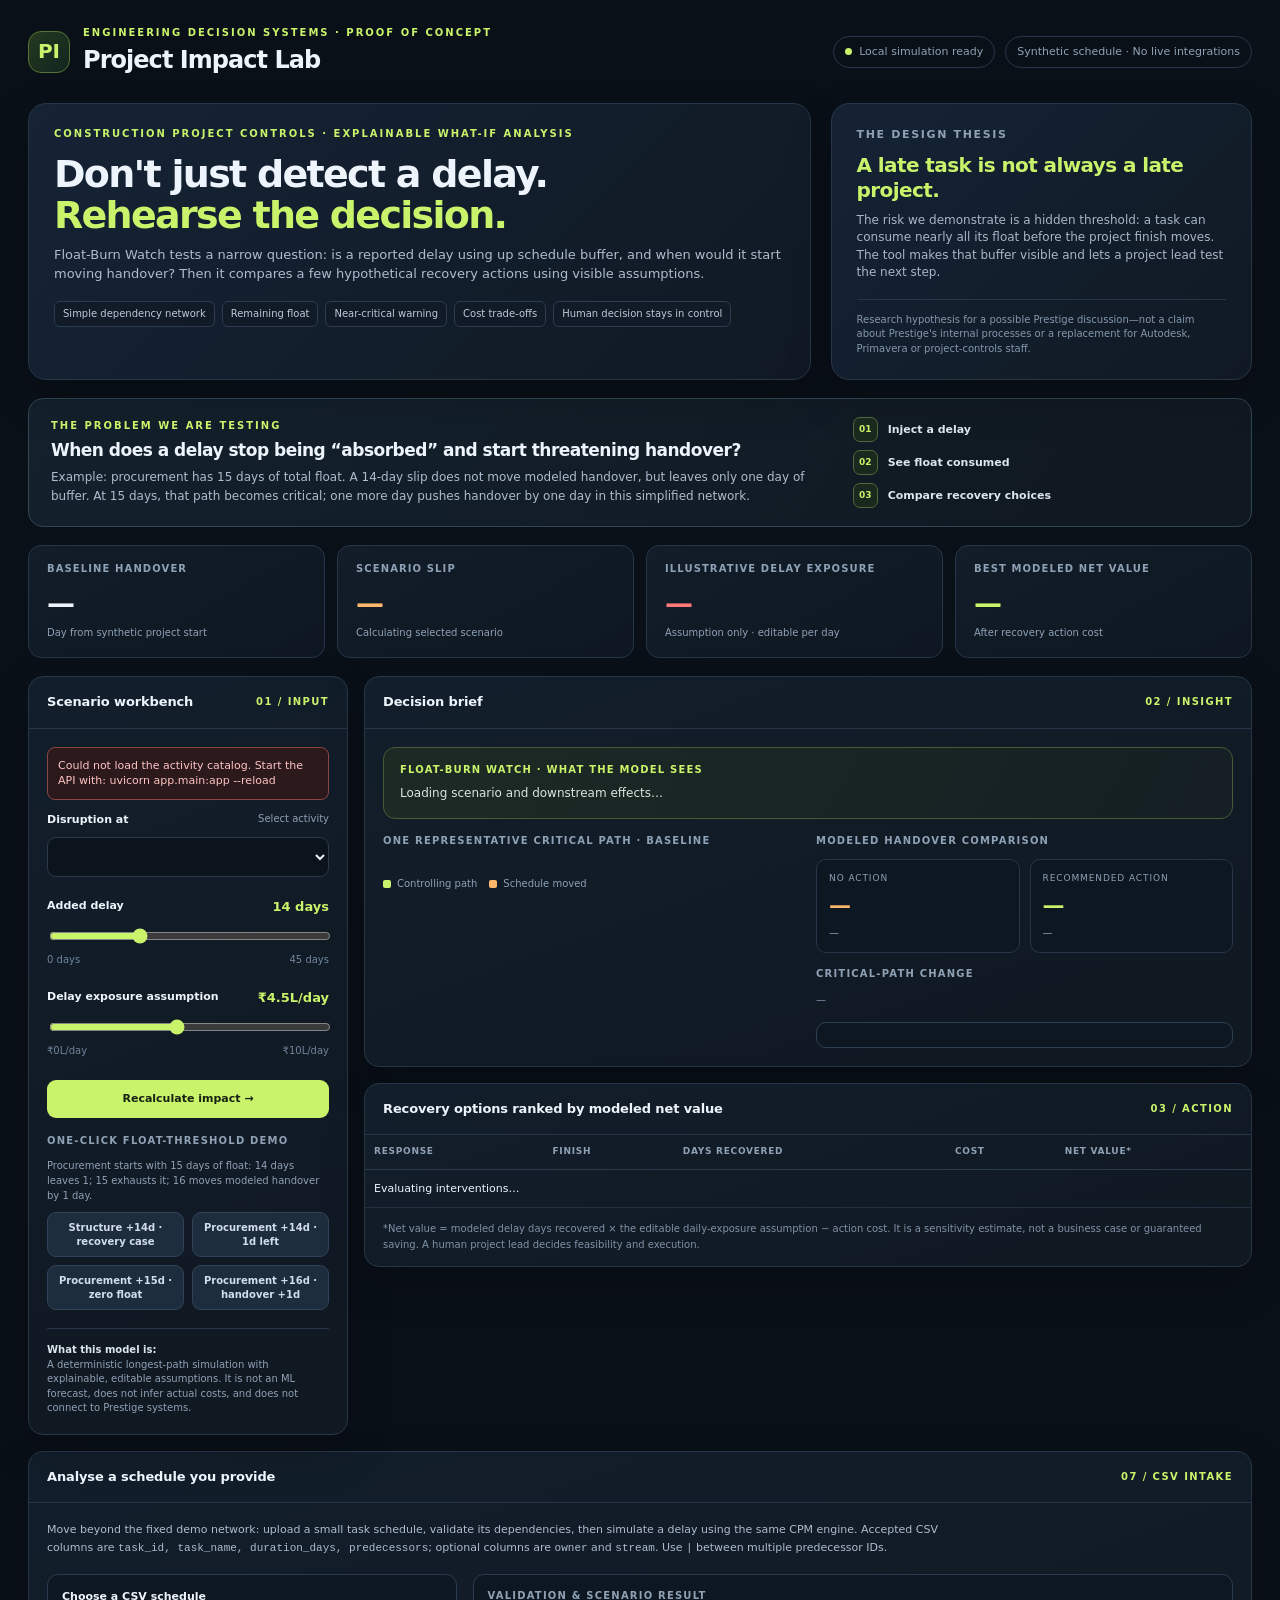
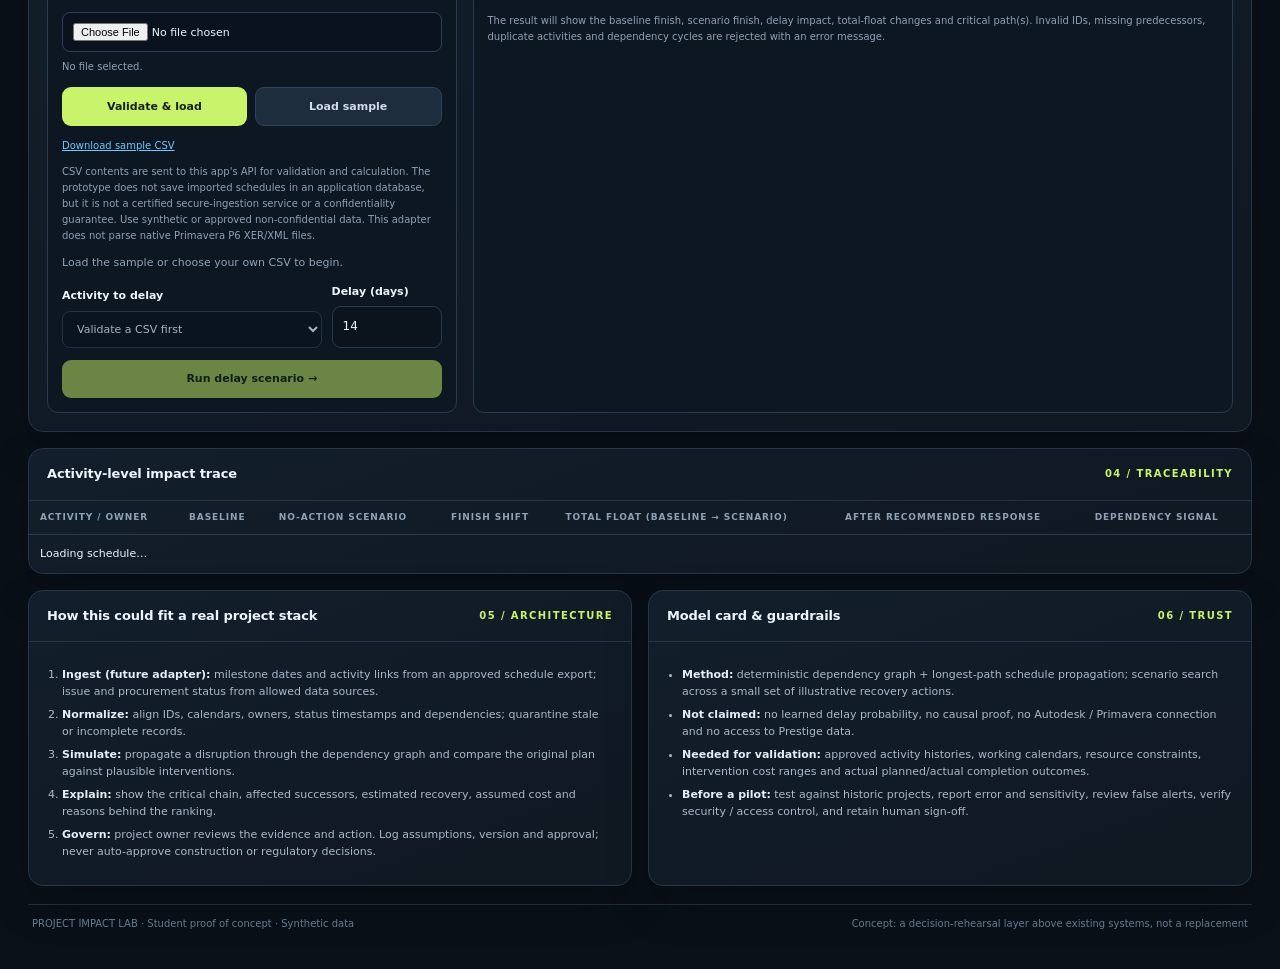
==== static/index.html @ 386f12cf "Iteration 13: protect report integrity and clarify data flow" ====
<!DOCTYPE html>
<html lang="en">
<head>
<meta charset="utf-8">
<meta name="viewport" content="width=device-width, initial-scale=1">
<title>Project Impact Lab | Decision rehearsal</title>
<style>
:root{--bg:#0a1018;--panel:#111b27;--panel2:#152232;--line:#263648;--ink:#edf4fb;--muted:#8fa1b5;--lime:#c9f36a;--lime2:#91bd42;--orange:#ffb86b;--red:#ff7979;--blue:#72c6ff;--shadow:0 18px 45px rgba(0,0,0,.18)}
*{box-sizing:border-box}body{margin:0;background:radial-gradient(1000px 500px at 85% -15%,#173049 0%,transparent 58%),var(--bg);color:var(--ink);font:14px/1.45 Inter,ui-sans-serif,system-ui,-apple-system,Segoe UI,Roboto,Arial,sans-serif}
.wrap{max-width:1440px;margin:0 auto;padding:26px 28px 38px}.top{display:flex;justify-content:space-between;align-items:center;gap:16px;margin-bottom:26px}.brand{display:flex;gap:13px;align-items:center}.mark{width:42px;height:42px;border:1px solid #567333;background:linear-gradient(135deg,#243920,#13251f);border-radius:13px;display:grid;place-items:center;color:var(--lime);font-size:20px;font-weight:900}.eyebrow{font-size:10px;letter-spacing:.2em;text-transform:uppercase;color:var(--lime);font-weight:800}.brand h1{margin:2px 0 0;font-size:24px;letter-spacing:-.04em}.topright{display:flex;align-items:center;gap:10px;flex-wrap:wrap}.pill{padding:7px 11px;border:1px solid var(--line);border-radius:999px;color:var(--muted);font-size:11px;display:inline-flex;align-items:center;gap:7px}.dot{width:7px;height:7px;background:var(--lime);border-radius:50%;display:inline-block}.hero{display:grid;grid-template-columns:1.3fr .7fr;gap:20px;margin-bottom:18px}.hero-copy,.thesis{background:linear-gradient(135deg,#152335,#101923);border:1px solid var(--line);border-radius:18px;padding:23px 25px;box-shadow:var(--shadow)}.hero-copy h2{margin:0 0 10px;max-width:740px;font-size:clamp(25px,3vw,38px);line-height:1.08;letter-spacing:-.045em}.hero-copy h2 span{color:var(--lime)}.hero-copy p{max-width:770px;margin:0;color:#aebccd;font-size:13px}.tags{display:flex;gap:7px;flex-wrap:wrap;margin-top:17px}.tag{font-size:10px;color:#bdc9d8;border:1px solid #2c3d50;background:#101b27;border-radius:6px;padding:5px 8px}.thesis{display:flex;flex-direction:column;justify-content:space-between}.thesis .big{font-size:11px;text-transform:uppercase;letter-spacing:.15em;color:var(--muted);font-weight:800}.thesis h3{font-size:20px;line-height:1.22;margin:10px 0;color:var(--lime);letter-spacing:-.03em}.thesis p{color:#a8b6c6;margin:0;font-size:12px}.thesis .note{margin-top:17px;padding-top:13px;border-top:1px solid var(--line);font-size:10px;color:#8598ad}
.problem-brief{display:grid;grid-template-columns:minmax(0,1.35fr) minmax(220px,.65fr);gap:20px;align-items:center;border:1px solid #314653;background:linear-gradient(120deg,#13212c,#101821);border-radius:15px;padding:18px 22px;margin:0 0 18px}.problem-copy h3{font-size:17px;letter-spacing:-.03em;line-height:1.25;margin:7px 0}.problem-copy p{margin:7px 0 0;font-size:12px;line-height:1.6;color:#aebccd}.problem-steps{display:grid;gap:8px}.problem-steps>div{display:flex;align-items:center;gap:10px;font-size:11px;font-weight:800;color:#dce6ef}.stepno{display:grid;place-items:center;width:25px;height:25px;flex:none;border:1px solid #50683a;border-radius:7px;color:var(--lime);background:#1a291e;font-size:9px}.nearcritical{color:var(--orange)!important;border-color:#7a5b39!important}
.kpis{display:grid;grid-template-columns:repeat(4,1fr);gap:12px;margin:0 0 18px}.kpi{padding:16px 18px;border:1px solid var(--line);background:linear-gradient(150deg,#121d29,#0e1721);border-radius:13px;min-height:105px}.kpi .label{font-size:10px;letter-spacing:.11em;color:var(--muted);text-transform:uppercase;font-weight:800}.kpi .value{font-size:28px;letter-spacing:-.05em;font-weight:750;margin-top:7px}.kpi .sub{font-size:10px;color:var(--muted);margin-top:2px}.accent{color:var(--lime)}.warn{color:var(--orange)}.bad{color:var(--red)}
.layout{display:grid;grid-template-columns:320px minmax(0,1fr);gap:16px;align-items:start}.panel{border:1px solid var(--line);border-radius:15px;background:linear-gradient(160deg,#121e2b,#101821);overflow:hidden;box-shadow:var(--shadow)}.panelhead{padding:16px 18px;border-bottom:1px solid var(--line);display:flex;justify-content:space-between;align-items:center;gap:10px}.panelhead h3{font-size:13px;margin:0;letter-spacing:-.01em}.index{color:var(--lime);font-size:10px;font-weight:900;letter-spacing:.14em}.panelbody{padding:18px}.control{margin-bottom:21px}.control label{display:flex;justify-content:space-between;gap:8px;font-size:11px;font-weight:750;margin-bottom:9px}.hint{font-size:10px;font-weight:400;color:var(--muted)}select,input[type=number]{width:100%;background:#0b131c;color:var(--ink);border:1px solid #2a3a4d;border-radius:9px;padding:11px 10px;font:inherit;font-size:12px;outline:none}select:focus,input:focus{border-color:var(--lime)}input[type=range]{width:100%;accent-color:var(--lime);cursor:pointer}.range-meta{display:flex;justify-content:space-between;color:#71859b;font-size:10px;margin-top:4px}.range-current{color:var(--lime);font-size:13px;font-weight:850}.btn{border:0;border-radius:9px;padding:11px 13px;font:inherit;font-size:11px;font-weight:800;cursor:pointer;transition:transform .15s,opacity .15s}.btn:active{transform:translateY(1px)}.btn-primary{background:var(--lime);color:#172112;width:100%}.btn-secondary{background:#1d2d3e;color:#d2ddeb;border:1px solid #304358}.btn:disabled{opacity:.5;cursor:wait}.quick{display:grid;grid-template-columns:repeat(2,minmax(0,1fr));gap:8px;margin-top:9px}.quick .btn{width:100%;min-height:38px;padding:8px 6px;font-size:10px;line-height:1.35}.assumption{border-top:1px solid var(--line);padding-top:14px;color:var(--muted);font-size:10px}.rightcol{display:grid;gap:16px;min-width:0}.analysisgrid{display:grid;grid-template-columns:1fr 1fr;gap:16px}.insight{border:1px solid #465c37;background:linear-gradient(120deg,#1d2a24,#151f24);border-radius:12px;padding:15px 16px;margin-bottom:15px}.insight .mini{font-size:10px;letter-spacing:.12em;text-transform:uppercase;color:var(--lime);font-weight:900}.insight p{font-size:12px;line-height:1.6;margin:7px 0 0;color:#dce6df}.chain{display:flex;align-items:stretch;gap:6px;overflow-x:auto;padding:2px 0 8px}.node{min-width:105px;flex:1;position:relative;border:1px solid #2b4052;background:#0e1923;border-radius:10px;padding:10px 9px}.node+ .node:before{content:"›";position:absolute;left:-8px;top:24px;color:var(--lime);font-size:18px;font-weight:900;z-index:1}.node.critical{border-color:#8aab4c;background:linear-gradient(150deg,#28351f,#17241e)}.node.impacted{border-color:#8c5940;background:linear-gradient(150deg,#33271f,#1e1b1a)}.nodeid{font-size:9px;letter-spacing:.1em;color:var(--muted);font-weight:800}.nodename{font-size:10px;font-weight:850;margin:5px 0 8px;line-height:1.3;min-height:25px}.nodefinish{font-size:11px;color:var(--lime);font-weight:800}.nodesub{font-size:9px;color:var(--muted)}.sectionlabel{font-size:10px;color:var(--muted);text-transform:uppercase;letter-spacing:.12em;font-weight:900;margin-bottom:10px}.legend{display:flex;gap:12px;flex-wrap:wrap;font-size:10px;color:var(--muted);margin-top:8px}.legend span{display:flex;align-items:center;gap:6px}.key{width:8px;height:8px;border-radius:2px;display:inline-block;background:var(--lime)}.key.orange{background:var(--orange)}.key.blue{background:var(--blue)}.muted{color:var(--muted)}.splitstats{display:grid;grid-template-columns:1fr 1fr;gap:10px;margin-bottom:14px}.stat{background:#0d1721;border:1px solid #263648;border-radius:10px;padding:12px}.statlabel{font-size:9px;text-transform:uppercase;color:var(--muted);letter-spacing:.1em}.statvalue{font-size:22px;margin-top:5px;font-weight:800;letter-spacing:-.04em}.statdesc{font-size:10px;color:var(--muted);margin-top:4px}.smalltitle{font-size:12px;font-weight:850;margin:0 0 10px}.leaderboard{width:100%;border-collapse:collapse;font-size:11px}.leaderboard th{text-align:left;color:var(--muted);font-size:9px;letter-spacing:.08em;text-transform:uppercase;padding:10px 9px;border-bottom:1px solid #2a3b4d}.leaderboard td{padding:11px 9px;border-bottom:1px solid #223142;vertical-align:top}.leaderboard tr:last-child td{border-bottom:0}.leaderboard tr.best{background:rgba(201,243,106,.055)}.bestlabel{font-size:9px;font-weight:900;color:var(--lime);text-transform:uppercase;letter-spacing:.1em}.actionname{font-weight:800;color:#e5edf6}.actionmeta{color:var(--muted);font-size:10px;margin-top:3px;line-height:1.4}.moneypos{color:var(--lime);font-weight:850;white-space:nowrap}.moneyneg{color:var(--orange);font-weight:800;white-space:nowrap}.neutral{color:#b0c0cf;font-weight:800}.badge{display:inline-block;border:1px solid #314357;background:#0d1620;color:#b9c8d8;border-radius:6px;padding:4px 6px;font-size:9px;white-space:nowrap}.schedule-wrap{overflow-x:auto}.schedule{border-collapse:collapse;width:100%;min-width:820px;font-size:11px}.schedule th{text-align:left;font-size:9px;text-transform:uppercase;letter-spacing:.1em;color:var(--muted);font-weight:800;padding:10px 11px;border-bottom:1px solid #2b3b4d}.schedule td{padding:11px;border-bottom:1px solid #223040}.schedule tr:last-child td{border-bottom:0}.schedule tr.onpath{background:rgba(201,243,106,.04)}.taskname{font-weight:800}.taskowner{font-size:10px;color:var(--muted);margin-top:2px}.delta{font-weight:850}.barcell{min-width:160px}.mini-track{height:7px;background:#283647;border-radius:99px;overflow:hidden;position:relative}.basebar{position:absolute;left:0;top:0;height:100%;background:#4f708a;border-radius:99px;opacity:.9}.shockbar{position:absolute;left:0;top:0;height:100%;background:var(--orange);border-radius:99px;opacity:.9}.recbar{position:absolute;left:0;top:0;height:100%;background:var(--lime);border-radius:99px;opacity:.9}.footgrid{display:grid;grid-template-columns:1fr 1fr;gap:16px}.listclean{padding-left:15px;margin:0;color:#aab9c8;font-size:11px}.listclean li{margin:7px 0;line-height:1.5}.footnote{font-size:10px;color:#8192a7;line-height:1.6}.footer{display:flex;justify-content:space-between;gap:14px;flex-wrap:wrap;margin-top:18px;padding:12px 4px 0;border-top:1px solid #203040;color:#667b92;font-size:10px}.error{border:1px solid #8c4545;background:#2b191c;color:#ffc3c3;border-radius:8px;padding:10px;font-size:11px;display:none;margin-bottom:12px}
.robustness{margin-top:14px;padding:12px;border:1px solid #2d4153;background:#0d1721;border-radius:10px}.robusthead{display:flex;justify-content:space-between;align-items:center;gap:10px}.robusttitle{font-size:11px;font-weight:850}.robustflag{border-radius:5px;padding:4px 6px;font-size:9px;font-weight:900;letter-spacing:.06em}.robustflag.stable{border:1px solid #55713b;background:#1c2a1c;color:var(--lime)}.robustflag.sensitive{border:1px solid #7a5b39;background:#2b2118;color:var(--orange)}.robustdesc{font-size:10px;color:var(--muted);line-height:1.55;margin-top:7px}.robustmeter{height:6px;background:#283748;border-radius:99px;overflow:hidden;margin-top:10px}.robustfill{height:100%;border-radius:99px;background:var(--lime)}.robustfill.sensitive{background:var(--orange)}.robustchips{display:flex;gap:6px;flex-wrap:wrap;margin-top:9px}.robustchip{border:1px solid #2b3c4d;background:#111e2b;border-radius:6px;color:#afc0d0;font-size:9px;padding:4px 6px}

.csvintro{font-size:11px;line-height:1.6;color:#aebccd;max-width:900px}
.csvgrid{display:grid;grid-template-columns:minmax(230px,.7fr) minmax(0,1.3fr);gap:16px;margin-top:16px}
.csvbox{border:1px solid #293b4e;background:#0d1721;border-radius:11px;padding:14px}
.csvbox label{display:block;font-size:11px;font-weight:800;margin-bottom:7px}
.csvsmall{font-size:10px;color:var(--muted);line-height:1.6}
.csvinput{width:100%;background:#0a131d;color:var(--ink);border:1px solid #2b4054;border-radius:8px;padding:10px;font:inherit;font-size:11px}
.csvcontrols{display:grid;grid-template-columns:minmax(0,1fr) 110px;gap:10px;align-items:end;margin-top:12px}
.csvbuttons{display:flex;gap:8px;flex-wrap:wrap;margin-top:12px}
.csvbuttons .btn{flex:1}
.csvstatus{margin-top:10px;font-size:11px;color:var(--muted);line-height:1.55}
.csvstatus.error{color:#ffc3c3;border:1px solid #854747;background:#29191d;padding:9px;border-radius:7px}
.csvstatus.success{color:var(--lime)}
.csvsummary{display:grid;grid-template-columns:repeat(3,1fr);gap:8px;margin-bottom:12px}
.csvsummary .stat{padding:10px}
.csvsummary .statvalue{font-size:20px}
.csvpaths{font-size:10px;line-height:1.7;color:#afc0cf;margin-top:7px;overflow-wrap:anywhere}
.csvscroll{overflow:auto;max-height:340px}
.csvtable{border-collapse:collapse;width:100%;min-width:590px;font-size:10px}
.csvtable th{text-align:left;text-transform:uppercase;letter-spacing:.08em;color:var(--muted);font-size:9px;padding:9px 8px;border-bottom:1px solid #2b3b4d;position:sticky;top:0;background:#111b27}
.csvtable td{padding:9px 8px;border-bottom:1px solid #223142;vertical-align:top}
.csvcritical{color:var(--lime);font-weight:800}
@media(max-width:850px){.csvgrid{grid-template-columns:1fr}}
@media(max-width:520px){.csvsummary{grid-template-columns:1fr}.csvcontrols{grid-template-columns:1fr}}

@media(max-width:1050px){.hero{grid-template-columns:1fr}.problem-brief{grid-template-columns:1fr}.layout{grid-template-columns:1fr}.analysisgrid{grid-template-columns:1fr}.hero-copy h2{font-size:30px}}
@media(max-width:680px){.wrap{padding:16px 12px 28px}.top{align-items:flex-start;flex-direction:column}.brand h1{font-size:21px}.kpis{grid-template-columns:1fr 1fr}.kpi .value{font-size:24px}.hero-copy,.thesis{padding:17px}.panelbody{padding:13px}.footgrid{grid-template-columns:1fr}.analysisgrid{gap:12px}}
</style>
</head>
<body>
<div class="wrap">
  <header class="top">
    <div class="brand"><div class="mark">PI</div><div><div class="eyebrow">Engineering decision systems · proof of concept</div><h1>Project Impact Lab</h1></div></div>
    <div class="topright"><span class="pill"><i class="dot"></i> Local simulation ready</span><span class="pill">Synthetic schedule · No live integrations</span></div>
  </header>

  <section class="hero">
    <div class="hero-copy">
      <div class="eyebrow" style="margin-bottom:12px">Construction project controls · explainable what-if analysis</div>
      <h2>Don't just detect a delay.<br><span>Rehearse the decision.</span></h2>
      <p>Float-Burn Watch tests a narrow question: is a reported delay using up schedule buffer, and when would it start moving handover? Then it compares a few hypothetical recovery actions using visible assumptions.</p>
      <div class="tags"><span class="tag">Simple dependency network</span><span class="tag">Remaining float</span><span class="tag">Near-critical warning</span><span class="tag">Cost trade-offs</span><span class="tag">Human decision stays in control</span></div>
    </div>
    <div class="thesis">
      <div><div class="big">The design thesis</div><h3>A late task is not always a late project.</h3><p>The risk we demonstrate is a hidden threshold: a task can consume nearly all its float before the project finish moves. The tool makes that buffer visible and lets a project lead test the next step.</p></div>
      <div class="note">Research hypothesis for a possible Prestige discussion—not a claim about Prestige's internal processes or a replacement for Autodesk, Primavera or project-controls staff.</div>
    </div>
  </section>

  <section class="problem-brief" aria-label="Problem being tested">
    <div class="problem-copy">
      <div class="eyebrow">The problem we are testing</div>
      <h3>When does a delay stop being “absorbed” and start threatening handover?</h3>
      <p>Example: procurement has 15 days of total float. A 14-day slip does not move modeled handover, but leaves only one day of buffer. At 15 days, that path becomes critical; one more day pushes handover by one day in this simplified network.</p>
    </div>
    <div class="problem-steps">
      <div><span class="stepno">01</span><span>Inject a delay</span></div>
      <div><span class="stepno">02</span><span>See float consumed</span></div>
      <div><span class="stepno">03</span><span>Compare recovery choices</span></div>
    </div>
  </section>

  <section class="kpis">
    <div class="kpi"><div class="label">Baseline handover</div><div class="value" id="kpiBaseline">—</div><div class="sub">Day from synthetic project start</div></div>
    <div class="kpi"><div class="label">Scenario slip</div><div class="value warn" id="kpiSlip">—</div><div class="sub" id="kpiScenario">Calculating selected scenario</div></div>
    <div class="kpi"><div class="label">Illustrative delay exposure</div><div class="value bad" id="kpiExposure">—</div><div class="sub">Assumption only · editable per day</div></div>
    <div class="kpi"><div class="label">Best modeled net value</div><div class="value accent" id="kpiNet">—</div><div class="sub" id="kpiNetSub">After recovery action cost</div></div>
  </section>

  <section class="layout">
    <aside class="panel">
      <div class="panelhead"><h3>Scenario workbench</h3><span class="index">01 / INPUT</span></div>
      <div class="panelbody">
        <div id="error" class="error"></div>
        <div class="control">
          <label for="activity">Disruption at <span class="hint">Select activity</span></label>
          <select id="activity"></select>
        </div>
        <div class="control">
          <label for="delay">Added delay <span class="range-current"><span id="delayValue">14</span> days</span></label>
          <input id="delay" type="range" min="0" max="45" step="1" value="14">
          <div class="range-meta"><span>0 days</span><span>45 days</span></div>
        </div>
        <div class="control">
          <label for="exposure">Delay exposure assumption <span class="range-current">₹<span id="exposureValue">4.5</span>L/day</span></label>
          <input id="exposure" type="range" min="0" max="10" step="0.5" value="4.5">
          <div class="range-meta"><span>₹0L/day</span><span>₹10L/day</span></div>
        </div>
        <button id="runButton" class="btn btn-primary">Recalculate impact →</button>
        <div class="sectionlabel" style="margin-top:16px">One-click float-threshold demo</div><div class="hint" style="line-height:1.5;margin-bottom:8px">Procurement starts with 15 days of float: 14 days leaves 1; 15 exhausts it; 16 moves modeled handover by 1 day.</div><div class="quick"><button id="criticalCase" class="btn btn-secondary" title="Structure disruption with the illustrative recovery action">Structure +14d · recovery case</button><button id="float14Case" class="btn btn-secondary" title="Procurement delay leaves one day of float">Procurement +14d · 1d left</button><button id="float15Case" class="btn btn-secondary" title="Procurement path becomes co-critical">Procurement +15d · zero float</button><button id="float16Case" class="btn btn-secondary" title="Procurement delay moves modeled handover by one day">Procurement +16d · handover +1d</button></div>
        <div style="height:18px"></div>
        <div class="assumption"><strong style="color:#dce6ef">What this model is:</strong><br>A deterministic longest-path simulation with explainable, editable assumptions. It is not an ML forecast, does not infer actual costs, and does not connect to Prestige systems.</div>
      </div>
    </aside>

    <div class="rightcol">
      <section class="panel">
        <div class="panelhead"><h3>Decision brief</h3><span class="index">02 / INSIGHT</span></div>
        <div class="panelbody">
          <div class="insight"><div class="mini">Float-Burn Watch · What the model sees</div><p id="keyInsight">Loading scenario and downstream effects…</p></div>
          <div class="analysisgrid">
            <div>
              <div class="sectionlabel">One representative critical path · baseline</div>
              <div id="baselineChain" class="chain"></div>
              <div class="legend"><span><i class="key"></i> Controlling path</span><span><i class="key orange"></i> Schedule moved</span></div>
            </div>
            <div>
              <div class="sectionlabel">Modeled handover comparison</div>
              <div class="splitstats">
                <div class="stat"><div class="statlabel">No action</div><div id="shockFinish" class="statvalue warn">—</div><div id="shockSlip" class="statdesc">—</div></div>
                <div class="stat"><div class="statlabel">Recommended action</div><div id="bestFinish" class="statvalue accent">—</div><div id="bestSlip" class="statdesc">—</div></div>
              </div>
              <div class="sectionlabel">Critical-path change</div>
              <div id="pathDiff" class="footnote">—</div>
              <div id="robustnessCard" class="robustness" aria-live="polite"></div>
            </div>
          </div>
        </div>
      </section>

      <section class="panel">
        <div class="panelhead"><h3>Recovery options ranked by modeled net value</h3><span class="index">03 / ACTION</span></div>
        <div class="panelbody" style="padding:0">
          <div class="schedule-wrap">
            <table class="leaderboard"><thead><tr><th>Response</th><th>Finish</th><th>Days recovered</th><th>Cost</th><th>Net value*</th></tr></thead><tbody id="actionRows"><tr><td colspan="5">Evaluating interventions…</td></tr></tbody></table>
          </div>
          <div style="padding:13px 18px;border-top:1px solid #223142" class="footnote">*Net value = modeled delay days recovered × the editable daily-exposure assumption − action cost. It is a sensitivity estimate, not a business case or guaranteed saving. A human project lead decides feasibility and execution.</div>
        </div>
      </section>
    </div>
  </section>

  <div style="height:16px"></div>
  <section class="panel" id="csvSchedulePanel">
    <div class="panelhead"><h3>Analyse a schedule you provide</h3><span class="index">07 / CSV INTAKE</span></div>
    <div class="panelbody">
      <div class="csvintro">Move beyond the fixed demo network: upload a small task schedule, validate its dependencies, then simulate a delay using the same CPM engine. Accepted CSV columns are <code>task_id, task_name, duration_days, predecessors</code>; optional columns are <code>owner</code> and <code>stream</code>. Use <code>|</code> between multiple predecessor IDs.</div>
      <div class="csvgrid">
        <div class="csvbox">
          <label for="csvFile">Choose a CSV schedule</label>
          <input class="csvinput" type="file" id="csvFile" accept=".csv,text/csv">
          <div class="csvsmall" id="csvFileName" style="margin-top:7px">No file selected.</div>
          <div class="csvbuttons">
            <button id="validateCsvButton" class="btn btn-primary" type="button">Validate & load</button>
            <button id="loadSampleCsvButton" class="btn btn-secondary" type="button">Load sample</button>
          </div>
          <div class="csvsmall" style="margin-top:12px"><a href="/sample-schedule.csv" download style="color:var(--blue)">Download sample CSV</a></div>
          <div class="csvsmall" style="margin-top:10px">CSV contents are sent to this app's API for validation and calculation. The prototype does not save imported schedules in an application database, but it is not a certified secure-ingestion service or a confidentiality guarantee. Use synthetic or approved non-confidential data. This adapter does not parse native Primavera P6 XER/XML files.</div>
          <div id="csvStatus" class="csvstatus" role="status" aria-live="polite">Load the sample or choose your own CSV to begin.</div>
          <div class="csvcontrols">
            <div><label for="csvDisruptedTask">Activity to delay</label><select class="csvinput" id="csvDisruptedTask" disabled><option value="">Validate a CSV first</option></select></div>
            <div><label for="csvDelayDays">Delay (days)</label><input class="csvinput" id="csvDelayDays" type="number" min="0" max="60" step="1" value="14" disabled></div>
          </div>
          <div class="csvbuttons"><button id="runCsvScenarioButton" class="btn btn-primary" type="button" disabled>Run delay scenario →</button></div>
        </div>
        <div class="csvbox">
          <div class="sectionlabel">Validation & scenario result</div>
          <div id="csvOutputEmpty" class="csvsmall">The result will show the baseline finish, scenario finish, delay impact, total-float changes and critical path(s). Invalid IDs, missing predecessors, duplicate activities and dependency cycles are rejected with an error message.</div>
          <div id="csvOutput" hidden>
            <div class="insight" style="margin-bottom:12px"><div class="mini">What the uploaded schedule shows</div><p id="csvKeyInsight">Waiting for a valid schedule…</p></div>
            <div class="csvsummary">
              <div class="stat"><div class="statlabel">Activities</div><div class="statvalue" id="csvCount">—</div></div>
              <div class="stat"><div class="statlabel">Baseline finish</div><div class="statvalue" id="csvBaselineFinish">—</div></div>
              <div class="stat"><div class="statlabel">Scenario slip</div><div class="statvalue" id="csvSlip">—</div></div>
            </div>
            <div class="sectionlabel">Critical paths · baseline → scenario</div>
            <div id="csvCriticalPaths" class="csvpaths"></div>
            <div class="sectionlabel" style="margin-top:14px">Activity trace · total float</div>
            <div class="csvscroll"><table class="csvtable"><thead><tr><th>Activity</th><th>Baseline finish</th><th>Scenario finish</th><th>Float</th><th>Signal</th></tr></thead><tbody id="csvTaskRows"></tbody></table></div>
            <div class="csvbuttons" style="margin-top:12px"><button id="downloadCsvBriefButton" class="btn btn-secondary" type="button">Download decision brief (.txt)</button></div>
            <div class="csvsmall" style="margin-top:6px">Exports this analysis and its limits into a shareable text brief. Review it before forwarding; it may contain task names from the CSV.</div>
          </div>
        </div>
      </div>
    </div>
  </section>

  <div style="height:16px"></div>
  <section class="panel">
    <div class="panelhead"><h3>Activity-level impact trace</h3><span class="index">04 / TRACEABILITY</span></div>
    <div class="schedule-wrap">
      <table class="schedule"><thead><tr><th>Activity / owner</th><th>Baseline</th><th>No-action scenario</th><th>Finish shift</th><th>Total float (baseline → scenario)</th><th>After recommended response</th><th>Dependency signal</th></tr></thead><tbody id="taskRows"><tr><td colspan="7">Loading schedule…</td></tr></tbody></table>
    </div>
  </section>

  <div style="height:16px"></div>
  <section class="footgrid">
    <div class="panel"><div class="panelhead"><h3>How this could fit a real project stack</h3><span class="index">05 / ARCHITECTURE</span></div><div class="panelbody"><ol class="listclean"><li><strong style="color:#e4edf5">Ingest (future adapter):</strong> milestone dates and activity links from an approved schedule export; issue and procurement status from allowed data sources.</li><li><strong style="color:#e4edf5">Normalize:</strong> align IDs, calendars, owners, status timestamps and dependencies; quarantine stale or incomplete records.</li><li><strong style="color:#e4edf5">Simulate:</strong> propagate a disruption through the dependency graph and compare the original plan against plausible interventions.</li><li><strong style="color:#e4edf5">Explain:</strong> show the critical chain, affected successors, estimated recovery, assumed cost and reasons behind the ranking.</li><li><strong style="color:#e4edf5">Govern:</strong> project owner reviews the evidence and action. Log assumptions, version and approval; never auto-approve construction or regulatory decisions.</li></ol></div></div>
    <div class="panel"><div class="panelhead"><h3>Model card & guardrails</h3><span class="index">06 / TRUST</span></div><div class="panelbody"><ul class="listclean"><li><strong style="color:#e4edf5">Method:</strong> deterministic dependency graph + longest-path schedule propagation; scenario search across a small set of illustrative recovery actions.</li><li><strong style="color:#e4edf5">Not claimed:</strong> no learned delay probability, no causal proof, no Autodesk / Primavera connection and no access to Prestige data.</li><li><strong style="color:#e4edf5">Needed for validation:</strong> approved activity histories, working calendars, resource constraints, intervention cost ranges and actual planned/actual completion outcomes.</li><li><strong style="color:#e4edf5">Before a pilot:</strong> test against historic projects, report error and sensitivity, review false alerts, verify security / access control, and retain human sign-off.</li></ul></div></div>
  </section>
  <footer class="footer"><span>PROJECT IMPACT LAB · Student proof of concept · Synthetic data</span><span>Concept: a decision-rehearsal layer above existing systems, not a replacement</span></footer>
</div>
<script>
var latest = null;
var activitySelect = document.getElementById('activity');
var delayInput = document.getElementById('delay');
var exposureInput = document.getElementById('exposure');
var runButton = document.getElementById('runButton');
var activityNames = {};

function moneyL(value){ return '₹' + Number(value).toFixed(1) + 'L'; }
function signed(value){ return (value > 0 ? '+' : '') + value; }
function safeText(value){ return String(value == null ? '' : value).replace(/[&<>"']/g,function(c){return {'&':'&amp;','<':'&lt;','>':'&gt;','"':'&quot;',"'":'&#39;'}[c];}); }
function setError(message){ var el=document.getElementById('error'); el.textContent=message || ''; el.style.display=message ? 'block' : 'none'; }

async function loadCatalog(){
  var response = await fetch('/api/catalog');
  if(!response.ok) throw new Error('Could not load the activity catalog.');
  var catalog = await response.json();
  catalog.activities.forEach(function(task){
    activityNames[task.id]=task.name;
    var option=document.createElement('option');
    option.value=task.id;
    option.textContent=task.id + ' · ' + task.name;
    activitySelect.appendChild(option);
  });
  // Start on the same procurement threshold described in the problem statement.
  // Keep a safe fallback if the synthetic catalog is changed later.
  activitySelect.value = catalog.activities.some(function(task){return task.id==='PR-01';})
    ? 'PR-01'
    : (catalog.activities[0] ? catalog.activities[0].id : '');
}
function chainMarkup(ids, result, isBaseline){
  if(!ids || !ids.length) return '<div class="muted">No chain found.</div>';
  var html='';
  ids.forEach(function(id){
    var task=(result.activities || []).find(function(a){return a.id===id;});
    if(!task) return;
    var finish=isBaseline ? task.baseline_finish_day : task.shocked_finish_day;
    var classes='node critical';
    if(!isBaseline && task.finish_shift_days>0) classes='node impacted';
    html+='<div class="'+classes+'"><div class="nodeid">'+safeText(id)+'</div><div class="nodename">'+safeText(task.name)+'</div><div class="nodefinish">Day '+finish+'</div><div class="nodesub">'+(task.finish_shift_days>0 ? '+'+task.finish_shift_days+'d later' : 'baseline logic')+'</div></div>';
  });
  return html;
}
function renderActions(result){
  var rows='';
  result.ranked_interventions.forEach(function(row,index){
    var best=row.id===result.recommended_action.id && row.id!=='none';
    var netClass=row.net_value_lakh>0 ? 'moneypos' : (row.net_value_lakh<0 ? 'moneyneg' : 'neutral');
    rows+='<tr class="'+(best?'best':'')+'"><td><div class="actionname">'+safeText(row.title)+(best?' <span class="bestlabel">Top pick</span>':'')+'</div><div class="actionmeta">'+safeText(row.rationale)+'</div></td><td><span class="badge">Day '+row.project_finish_day+'</span></td><td>'+row.days_recovered+'d</td><td>'+moneyL(row.cost_lakh)+'</td><td class="'+netClass+'">'+(row.net_value_lakh>0?'+':'')+moneyL(row.net_value_lakh)+'</td></tr>';
  });
  document.getElementById('actionRows').innerHTML=rows;
}
function renderTasks(result){
  var maxDay=Math.max(result.shocked_finish_day,result.recommended_finish_day,result.baseline_finish_day,1);
  var rows='';
  result.activities.forEach(function(task){
    var shift=task.finish_shift_days;
    var barBase=Math.max(3,100*task.baseline_finish_day/maxDay);
    var barShock=Math.max(3,100*task.shocked_finish_day/maxDay);
    var barRec=Math.max(3,100*task.recommended_finish_day/maxDay);
    var flags=[];
    var baseFloat=task.baseline_total_float_days;
    var shockFloat=task.shocked_total_float_days;
    if(task.downstream_of_disruption || task.id===result.disrupted_activity_id) flags.push('In impact cone');
    if(task.on_shocked_critical_path) flags.push('Critical path');
    if(baseFloat > shockFloat && baseFloat > 0 && shockFloat <= 3){
      if(shockFloat === 0) flags.push('Float exhausted · critical now');
      else flags.push('Near-critical · '+shockFloat+'d left');
    }
    if(!flags.length) flags.push('No finish impact');
    var floatLabel=task.on_shocked_critical_path?'Critical in scenario':'Float available';
    rows+='<tr class="'+(task.on_shocked_critical_path?'onpath':'')+'"><td><div class="taskname">'+safeText(task.id)+' · '+safeText(task.name)+'</div><div class="taskowner">'+safeText(task.owner)+' · '+task.duration+' planned days</div></td><td>D'+task.baseline_start_day+'–D'+task.baseline_finish_day+'</td><td>D'+task.shocked_start_day+'–D'+task.shocked_finish_day+'</td><td class="delta '+(shift>0?'warn':'muted')+'">'+(shift>0?'+'+shift+'d':(shift<0?shift+'d':'—'))+'</td><td><span class="badge">'+baseFloat+'d → '+shockFloat+'d</span><div class="taskowner">'+floatLabel+'</div></td><td><div>D'+task.recommended_start_day+'–D'+task.recommended_finish_day+'</div><div class="barcell"><div class="mini-track" style="margin-top:5px"><div class="basebar" style="width:'+barBase+'%"></div><div class="shockbar" style="width:'+barShock+'%;opacity:.62"></div><div class="recbar" style="width:'+barRec+'%;opacity:.95"></div></div></div></td><td><span class="badge '+(baseFloat > shockFloat && baseFloat > 0 && shockFloat <= 3 ? 'nearcritical' : '')+'">'+safeText(flags.join(' · '))+'</span></td></tr>';
  });
  document.getElementById('taskRows').innerHTML=rows;
}
function renderRobustness(sensitivity){
  if(!sensitivity) return;
  var flagClass=sensitivity.stable?'stable':'sensitive';
  var title=sensitivity.stable?'Stable within tested assumptions':'Sensitive to assumptions';
  var frequency=(sensitivity.action_frequency||[]).map(function(item){
    return '<span class="robustchip">'+safeText(item.title)+': '+item.selected_trials+'/'+sensitivity.tested_scenarios+'</span>';
  }).join('');
  var rangeText='Stress-tested '+sensitivity.tested_scenarios+' combinations: '+sensitivity.delay_range_days[0]+'–'+sensitivity.delay_range_days[1]+' delay days and ₹'+sensitivity.exposure_range_lakh_per_day[0]+'–₹'+sensitivity.exposure_range_lakh_per_day[1]+'L/day exposure.';
  document.getElementById('robustnessCard').innerHTML=
    '<div class="robusthead"><div class="robusttitle">Recommendation stability · stress test</div><span class="robustflag '+flagClass+'">'+title+'</span></div>'+
    '<div class="robustdesc">'+safeText(sensitivity.interpretation)+' '+safeText(rangeText)+'</div>'+
    '<div class="robustmeter"><div class="robustfill '+(sensitivity.stable?'':'sensitive')+'" style="width:'+sensitivity.stability_pct+'%"></div></div>'+
    '<div class="robustchips">'+frequency+'</div>'+
    '<div class="robustdesc">This is a small deterministic sensitivity check, not a confidence interval, probability estimate or Monte Carlo analysis.</div>';
}

function render(result){
  latest=result;
  document.getElementById('kpiBaseline').textContent='Day '+result.baseline_finish_day;
  document.getElementById('kpiSlip').textContent=(result.shocked_slip_days>0?'+'+result.shocked_slip_days+'d':'0d');
  document.getElementById('kpiSlip').className='value '+(result.shocked_slip_days>0?'warn':'accent');
  document.getElementById('kpiScenario').textContent=result.disrupted_activity_name+' +'+result.delay_days+'d';
  document.getElementById('kpiExposure').textContent=moneyL(result.gross_delay_exposure_lakh);
  document.getElementById('kpiNet').textContent=(result.recommended_action.net_value_lakh>0?'+':'')+moneyL(result.recommended_action.net_value_lakh);
  document.getElementById('kpiNetSub').textContent=result.recommended_action.id==='none'?'No paid response is justified':'Recommended: '+result.recommended_action.title;
  document.getElementById('keyInsight').textContent=result.key_insight;
  document.getElementById('shockFinish').textContent='Day '+result.shocked_finish_day;
  document.getElementById('shockSlip').textContent=(result.shocked_slip_days>0?'+'+result.shocked_slip_days+' days vs baseline':'No finish-date movement');
  document.getElementById('bestFinish').textContent='Day '+result.recommended_finish_day;
  document.getElementById('bestSlip').textContent=(result.recommended_slip_days>0?'+'+result.recommended_slip_days+' days vs baseline':'On / ahead of baseline');
  document.getElementById('baselineChain').innerHTML=chainMarkup(result.baseline_critical_chain,result,true);
  var shockChain=chainMarkup(result.shocked_critical_chain,result,false);
  var baselinePaths=(result.baseline_critical_paths||[result.baseline_critical_chain]).map(function(path,index){return '<div class="footnote" style="margin:4px 0">CP'+(index+1)+': '+path.map(safeText).join(' → ')+'</div>';}).join('');
  var shockedPaths=(result.shocked_critical_paths||[result.shocked_critical_chain]).map(function(path,index){return '<div class="footnote" style="margin:4px 0">CP'+(index+1)+': '+path.map(safeText).join(' → ')+'</div>';}).join('');
  document.getElementById('pathDiff').innerHTML='<div style="margin-bottom:10px"><strong style="color:#dce6ef">Baseline critical paths ('+(result.baseline_critical_path_count||1)+'):</strong>'+baselinePaths+'</div><div style="margin-bottom:10px"><strong style="color:#dce6ef">After disruption ('+(result.shocked_critical_path_count||1)+'):</strong>'+shockedPaths+'</div><div class="muted">Impact trace contains '+result.impacted_activity_ids.length+' task(s), including the disrupted task and downstream activities. Total float is calculated with a CPM backward pass; zero-float tasks are highlighted as critical. '+(result.critical_paths_truncated?'Only a bounded sample of critical paths is displayed.':'')+'</div>';
  renderRobustness(result.sensitivity);
  renderActions(result);
  renderTasks(result);
  setError('');
}
async function recalculate(){
  setError('');
  runButton.disabled=true;
  runButton.textContent='Recalculating scenario…';
  document.getElementById('delayValue').textContent=delayInput.value;
  document.getElementById('exposureValue').textContent=Number(exposureInput.value).toFixed(1);
  try{
    var response=await fetch('/api/scenario',{method:'POST',headers:{'Content-Type':'application/json'},body:JSON.stringify({disrupted_activity_id:activitySelect.value,delay_days:Number(delayInput.value),exposure_lakh_per_day:Number(exposureInput.value)})});
    var body=await response.json();
    if(!response.ok) throw new Error(body.detail || 'Scenario calculation failed.');
    render(body);
  }catch(error){
    setError(error.message+' Start the API with: uvicorn app.main:app --reload');
  }finally{
    runButton.disabled=false;
    runButton.textContent='Recalculate impact →';
  }
}
runButton.addEventListener('click',recalculate);
delayInput.addEventListener('input',function(){document.getElementById('delayValue').textContent=delayInput.value;});
exposureInput.addEventListener('input',function(){document.getElementById('exposureValue').textContent=Number(exposureInput.value).toFixed(1);});
document.getElementById('criticalCase').addEventListener('click',function(){activitySelect.value='ST-01';delayInput.value='14';recalculate();});
document.getElementById('float14Case').addEventListener('click',function(){activitySelect.value='PR-01';delayInput.value='14';recalculate();});
document.getElementById('float15Case').addEventListener('click',function(){activitySelect.value='PR-01';delayInput.value='15';recalculate();});
document.getElementById('float16Case').addEventListener('click',function(){activitySelect.value='PR-01';delayInput.value='16';recalculate();});


var customCsvText = '';
var customCsvReady = false;
var latestCsvResult = null;
var csvFileInput = document.getElementById('csvFile');
var validateCsvButton = document.getElementById('validateCsvButton');
var loadSampleCsvButton = document.getElementById('loadSampleCsvButton');
var runCsvScenarioButton = document.getElementById('runCsvScenarioButton');
var csvDisruptedTask = document.getElementById('csvDisruptedTask');
var csvDelayDays = document.getElementById('csvDelayDays');

function setCsvStatus(message, kind){
  var status=document.getElementById('csvStatus');
  status.textContent=message;
  status.className='csvstatus'+(kind?' '+kind:'');
}
function resetCsvOutput(){
  customCsvReady=false;
  latestCsvResult=null;
  csvDisruptedTask.disabled=true;
  csvDelayDays.disabled=true;
  runCsvScenarioButton.disabled=true;
  document.getElementById('csvOutput').hidden=true;
  document.getElementById('csvOutputEmpty').hidden=false;
}
function renderCsvResult(result){
  latestCsvResult=result;
  document.getElementById('csvOutputEmpty').hidden=true;
  document.getElementById('csvOutput').hidden=false;
  document.getElementById('csvKeyInsight').textContent=result.key_insight;
  document.getElementById('csvCount').textContent=result.activity_count;
  document.getElementById('csvBaselineFinish').textContent='Day '+result.baseline_finish_day;
  document.getElementById('csvSlip').textContent=(result.handover_slip_days>0?'+':'')+result.handover_slip_days+'d';
  document.getElementById('csvSlip').className='statvalue '+(result.handover_slip_days>0?'warn':'accent');
  var paths='<div style="margin-bottom:5px"><strong>Baseline ('+result.baseline_critical_path_count+')</strong></div>';
  (result.baseline_critical_paths||[]).forEach(function(path,index){
    paths+='<div>CP'+(index+1)+': '+path.map(safeText).join(' → ')+'</div>';
  });
  paths+='<div style="margin:9px 0 5px"><strong>Scenario ('+result.scenario_critical_path_count+')</strong></div>';
  (result.scenario_critical_paths||[]).forEach(function(path,index){
    paths+='<div>CP'+(index+1)+': '+path.map(safeText).join(' → ')+'</div>';
  });
  if(result.critical_paths_truncated) paths+='<div>Path display capped at 64 paths; exact counts are preserved.</div>';
  document.getElementById('csvCriticalPaths').innerHTML=paths;
  var rows='';
  (result.activities||[]).forEach(function(task){
    var signal=task.on_scenario_critical_path?'Critical path':(
      task.baseline_total_float_days>0 && task.scenario_total_float_days<=3
        ? (task.scenario_total_float_days===0?'Float exhausted':'Near-critical · '+task.scenario_total_float_days+'d left')
        : 'Buffer available');
    rows+='<tr><td><strong>'+safeText(task.task_id)+'</strong><div class="csvsmall">'+safeText(task.task_name)+'</div></td><td>D'+task.baseline_early_finish_day+'</td><td>D'+task.scenario_early_finish_day+'</td><td>'+task.baseline_total_float_days+'d → '+task.scenario_total_float_days+'d</td><td class="'+(task.on_scenario_critical_path?'csvcritical':'')+'">'+safeText(signal)+'</td></tr>';
  });
  document.getElementById('csvTaskRows').innerHTML=rows;
}
function buildCsvDecisionBrief(result){
  function briefText(value){
    return String(value == null ? '' : value)
      .replace(/[\u0000-\u001F\u007F-\u009F\u2028\u2029]/g,' ')
      .replace(/\s+/g,' ')
      .trim();
  }
  var activities=result.activities || [];
  var disrupted=result.disrupted_task_id
    ? activities.find(function(task){return task.task_id===result.disrupted_task_id;})
    : null;
  function pathLines(label, paths){
    var output=[label+':'];
    (paths || []).forEach(function(path,index){
      output.push('  CP'+(index+1)+': '+path.map(briefText).join(' -> '));
    });
    if(!paths || !paths.length) output.push('  None returned.');
    return output;
  }
  var trace=activities.map(function(task){
    var signal=task.on_scenario_critical_path?'Critical in scenario':(
      task.baseline_total_float_days>0 && task.scenario_total_float_days===0?'Float exhausted':(
        task.baseline_total_float_days>0 && task.scenario_total_float_days<=3
          ? 'Near-critical'
          : 'Buffer available'));
    return briefText(task.task_id)+' — '+briefText(task.task_name)+
      ' | finish: Day '+task.baseline_early_finish_day+' -> Day '+task.scenario_early_finish_day+
      ' | total float: '+task.baseline_total_float_days+'d -> '+task.scenario_total_float_days+'d'+
      ' | '+signal;
  });
  var disruptionLines=disrupted
    ? ['Activity: '+briefText(disrupted.task_id)+' — '+briefText(disrupted.task_name),
       'Added delay: '+result.delay_days+' day(s)',
       'Total float: '+result.disrupted_task_baseline_total_float_days+'d -> '+result.disrupted_task_scenario_total_float_days+'d',
       'Float consumed: '+result.disrupted_task_float_consumed_days+' day(s)']
    : ['Activity delay: none (baseline validation only).'];
  return [
    'PROJECT IMPACT LAB — DECISION BRIEF',
    'Generated: '+new Date().toLocaleString(),
    '',
    'PURPOSE',
    'A deterministic critical-path what-if analysis of a user-supplied CSV schedule.',
    'This is a scenario, not a prediction, approved recovery plan, or guarantee.',
    '',
    'INPUT',
    'Activities analysed: '+result.activity_count,
    'Disruption:',
    ...disruptionLines,
    '',
    'PROJECT-FINISH EFFECT',
    'Baseline finish: Day '+result.baseline_finish_day,
    'Scenario finish: Day '+result.scenario_finish_day,
    'Handover slip: '+result.handover_slip_days+' day(s)',
    'Critical paths: '+result.baseline_critical_path_count+' baseline; '+result.scenario_critical_path_count+' in scenario',
    '',
    'KEY INTERPRETATION',
    briefText(result.key_insight),
    '',
    ...pathLines('BASELINE CRITICAL PATHS',result.baseline_critical_paths),
    ...pathLines('SCENARIO CRITICAL PATHS',result.scenario_critical_paths),
    result.critical_paths_truncated ? 'Note: path display is capped; exact critical-path counts are preserved.' : '',
    '',
    'ACTIVITY TRACE',
    ...trace,
    '',
    'VALIDATION SCOPE',
    briefText(result.validation_scope || 'Task dependencies and durations were validated by the schedule analyzer.'),
    briefText(result.format_note || ''),
    '',
    'IMPORTANT LIMITS',
    'This model uses finish-to-start links and durations. It does not evaluate working calendars, lags, resources, contracts, regulatory approvals, or site conditions.',
    'CSV contents are sent to this app API for validation and calculation.',
    'Imported schedules are not saved by the application as database records.',
    'Non-persistence is not a confidentiality or host/provider non-retention guarantee.',
    'This text export is generated in the browser and may contain task names from the source CSV.',
    'Use synthetic or authorised non-confidential data. Review this brief with project controls before making decisions.'
  ].filter(function(line){return line !== null && line !== undefined;}).join('\n');
}
function downloadCsvDecisionBrief(){
  if(!latestCsvResult){
    setCsvStatus('Validate a schedule and run a scenario before downloading a decision brief.','error');
    return;
  }
  var blob=new Blob([buildCsvDecisionBrief(latestCsvResult)],{type:'text/plain;charset=utf-8'});
  var url=URL.createObjectURL(blob);
  var link=document.createElement('a');
  link.href=url;
  link.download='project-impact-lab-decision-brief.txt';
  document.body.appendChild(link);
  link.click();
  link.remove();
  setTimeout(function(){URL.revokeObjectURL(url);},1000);
  setCsvStatus('Decision brief downloaded. Check assumptions and sharing permissions before forwarding. No schedule is saved by this application.','success');
}
document.getElementById('downloadCsvBriefButton').addEventListener('click',downloadCsvDecisionBrief);

async function submitCsvAnalysis(disruptedId, delayDays){
  if(!customCsvText){setCsvStatus('Choose a CSV file or load the sample first.','error');return;}
  var requestBody={csv_text:customCsvText,disrupted_task_id:disruptedId||null,delay_days:Number(delayDays||0)};
  validateCsvButton.disabled=true;
  loadSampleCsvButton.disabled=true;
  runCsvScenarioButton.disabled=true;
  setCsvStatus('Validating dependencies and calculating the CPM schedule…','');
  try{
    var response=await fetch('/api/schedule/analyze-csv',{method:'POST',headers:{'Content-Type':'application/json'},body:JSON.stringify(requestBody)});
    var body=await response.json();
    if(!response.ok) throw new Error(body.detail || 'Schedule validation failed.');
    renderCsvResult(body);
    customCsvReady=true;
    if(!disruptedId){
      var oldValue=csvDisruptedTask.value;
      csvDisruptedTask.innerHTML='';
      (body.activities||[]).forEach(function(task){
        var option=document.createElement('option');
        option.value=task.task_id;
        option.textContent=task.task_id+' · '+task.task_name;
        csvDisruptedTask.appendChild(option);
      });
      var preferred=(body.activities||[]).find(function(task){return task.task_id==='PR-01';});
      csvDisruptedTask.value=preferred?preferred.task_id:(oldValue || (body.activities[0]&&body.activities[0].task_id));
      csvDisruptedTask.disabled=false;
      csvDelayDays.disabled=false;
      runCsvScenarioButton.disabled=false;
      setCsvStatus('CSV valid: '+body.activity_count+' activities; baseline finish Day '+body.baseline_finish_day+'. Select a task and delay to run a scenario.','success');
    }else{
      setCsvStatus('Scenario recalculated from '+body.activity_count+' validated activities. No schedule is saved by this application.','success');
    }
  }catch(error){
    resetCsvOutput();
    setCsvStatus(error.message,'error');
  }finally{
    validateCsvButton.disabled=false;
    loadSampleCsvButton.disabled=false;
    runCsvScenarioButton.disabled=!customCsvReady;
  }
}
csvFileInput.addEventListener('change',async function(){
  resetCsvOutput();
  var file=csvFileInput.files && csvFileInput.files[0];
  if(!file){customCsvText='';document.getElementById('csvFileName').textContent='No file selected.';return;}
  if(file.size>250000){customCsvText='';setCsvStatus('File is too large. Limit: 250,000 bytes.','error');return;}
  try{
    customCsvText=await file.text();
    document.getElementById('csvFileName').textContent=file.name+' · '+file.size.toLocaleString()+' bytes';
    setCsvStatus('File selected. Click “Validate & load” to check columns and dependencies.','');
  }catch(error){
    customCsvText='';
    setCsvStatus('Could not read the selected file as text.','error');
  }
});
validateCsvButton.addEventListener('click',function(){submitCsvAnalysis(null,0);});
loadSampleCsvButton.addEventListener('click',async function(){
  try{
    var response=await fetch('/sample-schedule.csv');
    if(!response.ok) throw new Error('Could not download the built-in sample schedule.');
    customCsvText=await response.text();
    csvFileInput.value='';
    document.getElementById('csvFileName').textContent='Built-in synthetic sample · 8 activities';
    resetCsvOutput();
    await submitCsvAnalysis(null,0);
  }catch(error){setCsvStatus(error.message,'error');}
});
runCsvScenarioButton.addEventListener('click',function(){
  var selected=csvDisruptedTask.value;
  var delay=Number(csvDelayDays.value);
  if(!selected){setCsvStatus('Select an activity to delay.','error');return;}
  if(!Number.isInteger(delay)||delay<0||delay>60){setCsvStatus('Delay must be a whole number between 0 and 60.','error');return;}
  submitCsvAnalysis(selected,delay);
});

loadCatalog().then(recalculate).catch(function(error){setError(error.message+' Start the API with: uvicorn app.main:app --reload');});
</script>
</body>
</html>
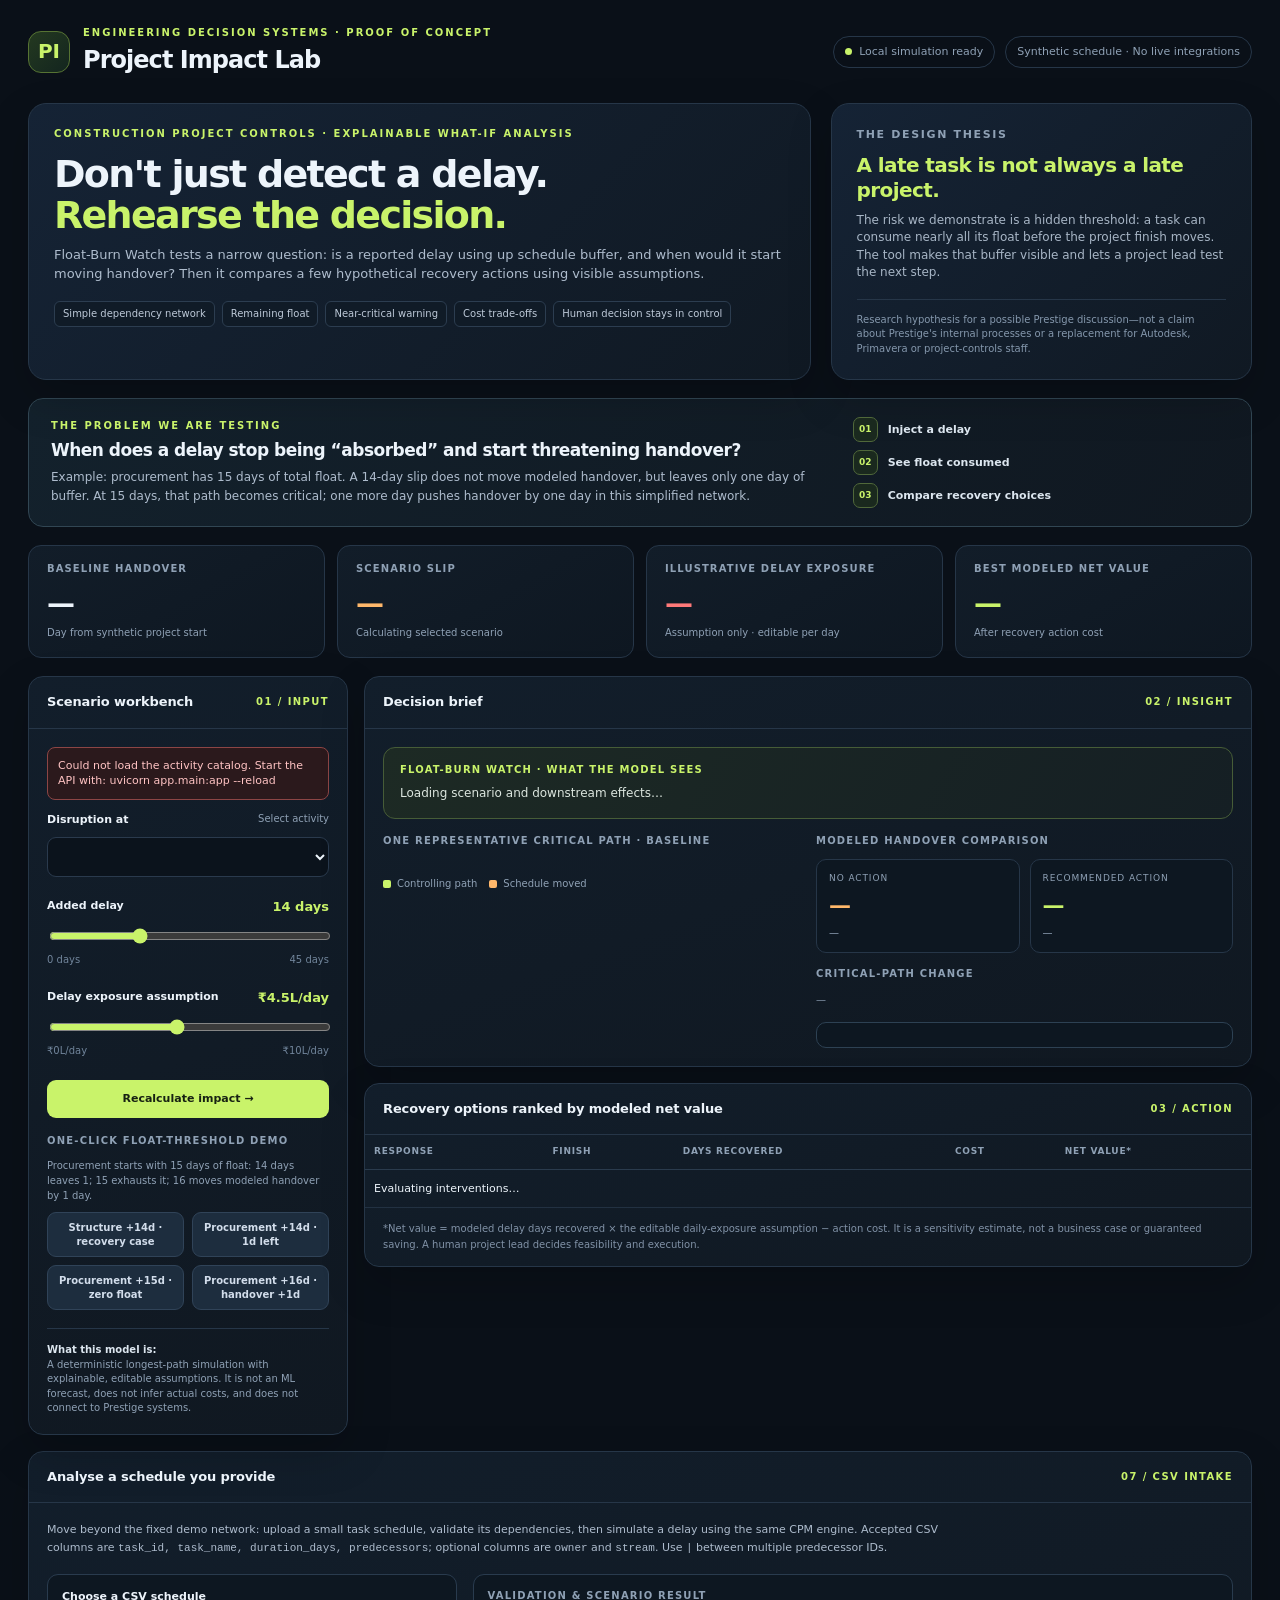
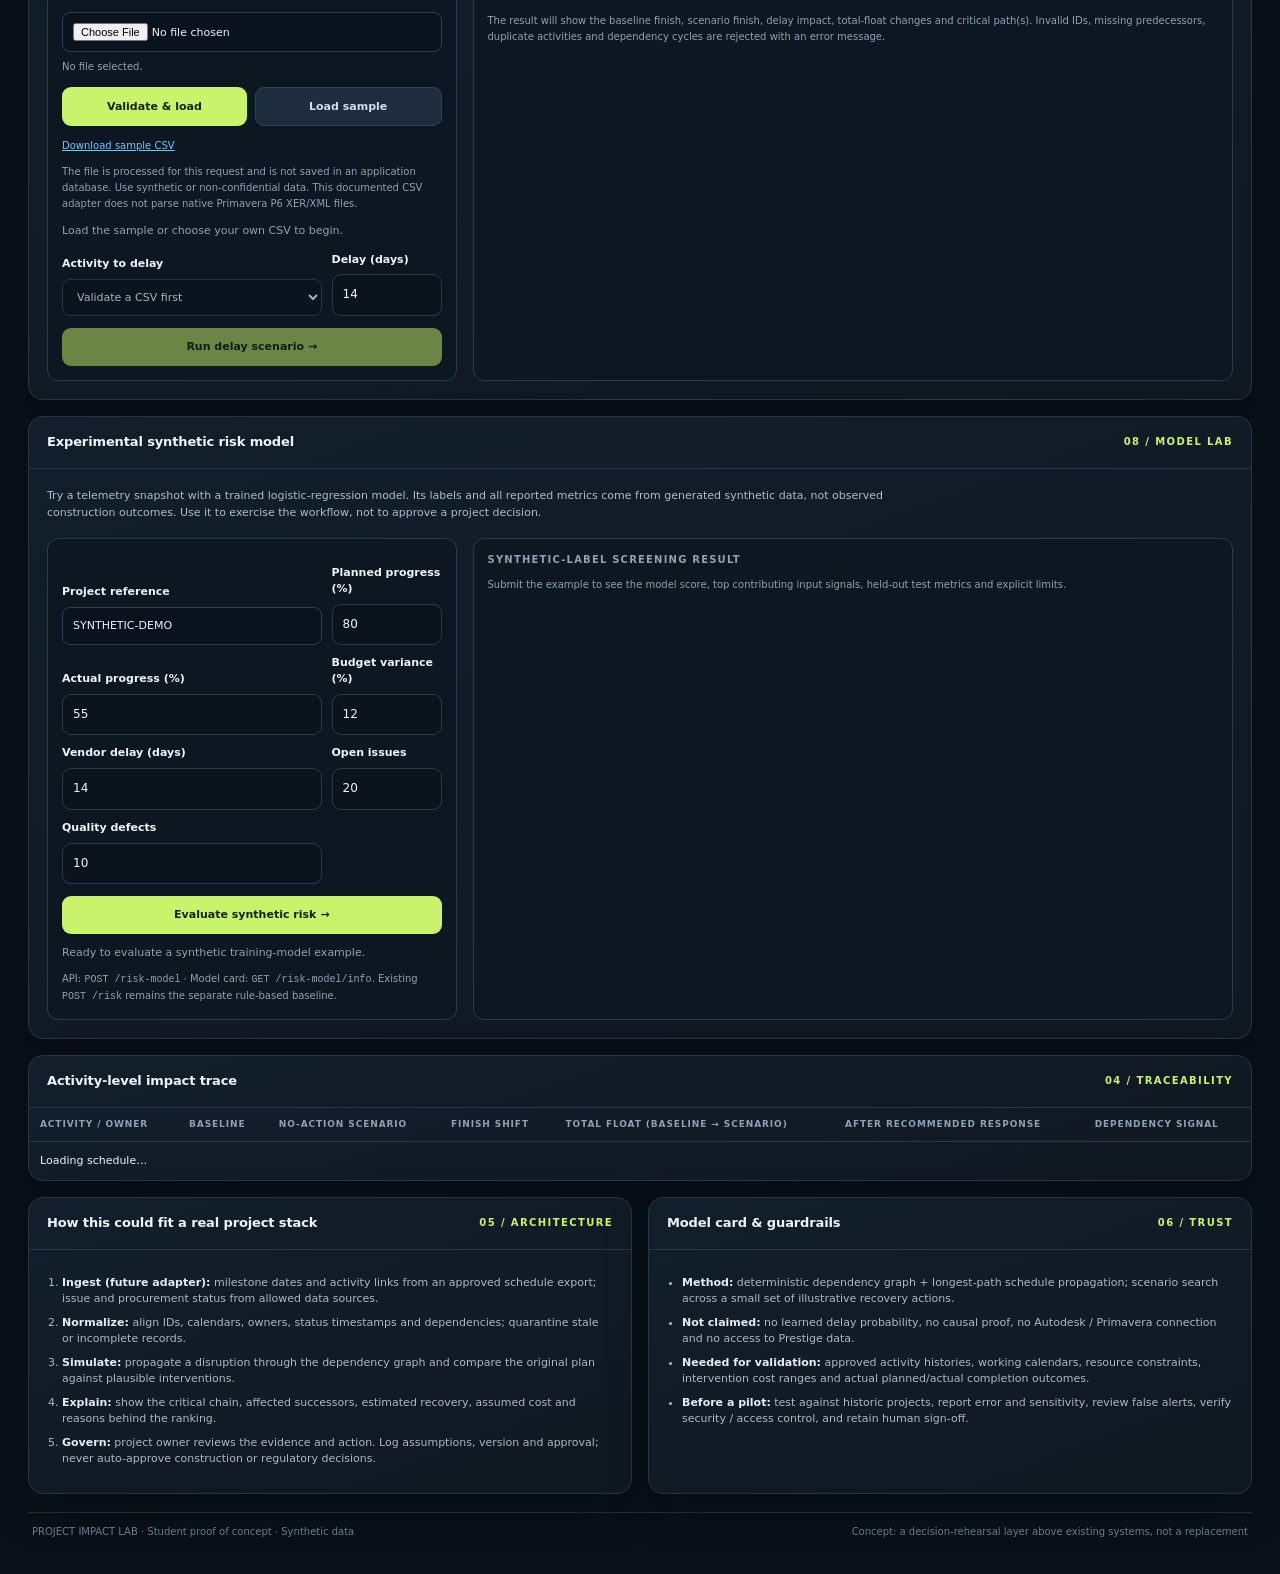
==== commit 0409f271: "Add dashboard panel for experimental synthetic risk model" ====
--- a/static/index.html
+++ b/static/index.html
@@ -159,7 +159,7 @@
             <button id="loadSampleCsvButton" class="btn btn-secondary" type="button">Load sample</button>
           </div>
           <div class="csvsmall" style="margin-top:12px"><a href="/sample-schedule.csv" download style="color:var(--blue)">Download sample CSV</a></div>
-          <div class="csvsmall" style="margin-top:10px">CSV contents are sent to this app's API for validation and calculation. The prototype does not save imported schedules in an application database, but it is not a certified secure-ingestion service or a confidentiality guarantee. Use synthetic or approved non-confidential data. This adapter does not parse native Primavera P6 XER/XML files.</div>
+          <div class="csvsmall" style="margin-top:10px">The file is processed for this request and is not saved in an application database. Use synthetic or non-confidential data. This documented CSV adapter does not parse native Primavera P6 XER/XML files.</div>
           <div id="csvStatus" class="csvstatus" role="status" aria-live="polite">Load the sample or choose your own CSV to begin.</div>
           <div class="csvcontrols">
             <div><label for="csvDisruptedTask">Activity to delay</label><select class="csvinput" id="csvDisruptedTask" disabled><option value="">Validate a CSV first</option></select></div>
@@ -183,6 +183,49 @@
             <div class="csvscroll"><table class="csvtable"><thead><tr><th>Activity</th><th>Baseline finish</th><th>Scenario finish</th><th>Float</th><th>Signal</th></tr></thead><tbody id="csvTaskRows"></tbody></table></div>
             <div class="csvbuttons" style="margin-top:12px"><button id="downloadCsvBriefButton" class="btn btn-secondary" type="button">Download decision brief (.txt)</button></div>
             <div class="csvsmall" style="margin-top:6px">Exports this analysis and its limits into a shareable text brief. Review it before forwarding; it may contain task names from the CSV.</div>
+          </div>
+        </div>
+      </div>
+    </div>
+  </section>
+
+  <div style="height:16px"></div>
+  <section class="panel" id="riskModelPanel">
+    <div class="panelhead"><h3>Experimental synthetic risk model</h3><span class="index">08 / MODEL LAB</span></div>
+    <div class="panelbody">
+      <div class="csvintro">Try a telemetry snapshot with a trained logistic-regression model. Its labels and all reported metrics come from generated synthetic data, not observed construction outcomes. Use it to exercise the workflow, not to approve a project decision.</div>
+      <div class="csvgrid">
+        <div class="csvbox">
+          <form id="riskModelForm">
+            <div class="csvcontrols">
+              <div><label for="riskProjectId">Project reference</label><input class="csvinput" id="riskProjectId" name="project_id" maxlength="80" value="SYNTHETIC-DEMO" required></div>
+              <div><label for="riskPlannedProgress">Planned progress (%)</label><input class="csvinput" id="riskPlannedProgress" name="planned_progress" type="number" min="0" max="100" step="0.1" value="80" required></div>
+              <div><label for="riskActualProgress">Actual progress (%)</label><input class="csvinput" id="riskActualProgress" name="actual_progress" type="number" min="0" max="100" step="0.1" value="55" required></div>
+              <div><label for="riskBudgetVariance">Budget variance (%)</label><input class="csvinput" id="riskBudgetVariance" name="budget_variance_pct" type="number" min="-100" max="500" step="0.1" value="12" required></div>
+              <div><label for="riskVendorDelay">Vendor delay (days)</label><input class="csvinput" id="riskVendorDelay" name="vendor_delay_days" type="number" min="0" max="365" step="1" value="14" required></div>
+              <div><label for="riskOpenIssues">Open issues</label><input class="csvinput" id="riskOpenIssues" name="open_issues" type="number" min="0" max="10000" step="1" value="20" required></div>
+              <div><label for="riskQualityDefects">Quality defects</label><input class="csvinput" id="riskQualityDefects" name="quality_defects" type="number" min="0" max="10000" step="1" value="10" required></div>
+            </div>
+            <div class="csvbuttons" style="margin-top:12px"><button id="runRiskModelButton" class="btn btn-primary" type="submit">Evaluate synthetic risk →</button></div>
+          </form>
+          <div id="riskModelStatus" class="csvstatus" role="status" aria-live="polite">Ready to evaluate a synthetic training-model example.</div>
+          <div class="csvsmall" style="margin-top:10px">API: <code>POST /risk-model</code> · Model card: <code>GET /risk-model/info</code>. Existing <code>POST /risk</code> remains the separate rule-based baseline.</div>
+        </div>
+        <div class="csvbox">
+          <div class="sectionlabel">Synthetic-label screening result</div>
+          <div id="riskModelOutputEmpty" class="csvsmall">Submit the example to see the model score, top contributing input signals, held-out test metrics and explicit limits.</div>
+          <div id="riskModelOutput" hidden>
+            <div class="csvsummary">
+              <div class="stat"><div class="statlabel">Synthetic-label score</div><div id="riskModelProbability" class="statvalue">—</div><div class="csvsmall">Not a real-world delay probability</div></div>
+              <div class="stat"><div class="statlabel">Screening band</div><div id="riskModelBand" class="statvalue">—</div><div id="riskModelVersion" class="csvsmall">—</div></div>
+            </div>
+            <div id="riskModelDefinition" class="csvsmall" style="margin-top:8px"></div>
+            <div class="sectionlabel" style="margin-top:14px">Largest positive model terms</div>
+            <ul id="riskModelSignals" class="listclean"></ul>
+            <div class="sectionlabel" style="margin-top:14px">Synthetic validation evidence</div>
+            <div id="riskModelMetrics" class="csvsmall"></div>
+            <div class="sectionlabel" style="margin-top:14px">Warnings</div>
+            <ul id="riskModelWarnings" class="listclean"></ul>
           </div>
         </div>
       </div>
@@ -400,12 +443,6 @@
   document.getElementById('csvTaskRows').innerHTML=rows;
 }
 function buildCsvDecisionBrief(result){
-  function briefText(value){
-    return String(value == null ? '' : value)
-      .replace(/[\u0000-\u001F\u007F-\u009F\u2028\u2029]/g,' ')
-      .replace(/\s+/g,' ')
-      .trim();
-  }
   var activities=result.activities || [];
   var disrupted=result.disrupted_task_id
     ? activities.find(function(task){return task.task_id===result.disrupted_task_id;})
@@ -413,7 +450,7 @@
   function pathLines(label, paths){
     var output=[label+':'];
     (paths || []).forEach(function(path,index){
-      output.push('  CP'+(index+1)+': '+path.map(briefText).join(' -> '));
+      output.push('  CP'+(index+1)+': '+path.join(' -> '));
     });
     if(!paths || !paths.length) output.push('  None returned.');
     return output;
@@ -424,13 +461,13 @@
         task.baseline_total_float_days>0 && task.scenario_total_float_days<=3
           ? 'Near-critical'
           : 'Buffer available'));
-    return briefText(task.task_id)+' — '+briefText(task.task_name)+
+    return task.task_id+' — '+task.task_name+
       ' | finish: Day '+task.baseline_early_finish_day+' -> Day '+task.scenario_early_finish_day+
       ' | total float: '+task.baseline_total_float_days+'d -> '+task.scenario_total_float_days+'d'+
       ' | '+signal;
   });
   var disruptionLines=disrupted
-    ? ['Activity: '+briefText(disrupted.task_id)+' — '+briefText(disrupted.task_name),
+    ? ['Activity: '+disrupted.task_id+' — '+disrupted.task_name,
        'Added delay: '+result.delay_days+' day(s)',
        'Total float: '+result.disrupted_task_baseline_total_float_days+'d -> '+result.disrupted_task_scenario_total_float_days+'d',
        'Float consumed: '+result.disrupted_task_float_consumed_days+' day(s)']
@@ -455,7 +492,7 @@
     'Critical paths: '+result.baseline_critical_path_count+' baseline; '+result.scenario_critical_path_count+' in scenario',
     '',
     'KEY INTERPRETATION',
-    briefText(result.key_insight),
+    result.key_insight,
     '',
     ...pathLines('BASELINE CRITICAL PATHS',result.baseline_critical_paths),
     ...pathLines('SCENARIO CRITICAL PATHS',result.scenario_critical_paths),
@@ -465,15 +502,12 @@
     ...trace,
     '',
     'VALIDATION SCOPE',
-    briefText(result.validation_scope || 'Task dependencies and durations were validated by the schedule analyzer.'),
-    briefText(result.format_note || ''),
+    result.validation_scope || 'Task dependencies and durations were validated by the schedule analyzer.',
+    result.format_note || '',
     '',
     'IMPORTANT LIMITS',
     'This model uses finish-to-start links and durations. It does not evaluate working calendars, lags, resources, contracts, regulatory approvals, or site conditions.',
-    'CSV contents are sent to this app API for validation and calculation.',
-    'Imported schedules are not saved by the application as database records.',
-    'Non-persistence is not a confidentiality or host/provider non-retention guarantee.',
-    'This text export is generated in the browser and may contain task names from the source CSV.',
+    'Imported schedules are not saved by the application. This text export is generated in the browser and may contain task names from the source CSV.',
     'Use synthetic or authorised non-confidential data. Review this brief with project controls before making decisions.'
   ].filter(function(line){return line !== null && line !== undefined;}).join('\n');
 }
@@ -494,6 +528,74 @@
   setCsvStatus('Decision brief downloaded. Check assumptions and sharing permissions before forwarding. No schedule is saved by this application.','success');
 }
 document.getElementById('downloadCsvBriefButton').addEventListener('click',downloadCsvDecisionBrief);
+
+var riskModelForm = document.getElementById('riskModelForm');
+var runRiskModelButton = document.getElementById('runRiskModelButton');
+
+function renderRiskModelResult(result){
+  document.getElementById('riskModelOutputEmpty').hidden=true;
+  document.getElementById('riskModelOutput').hidden=false;
+  document.getElementById('riskModelProbability').textContent=Number(result.synthetic_label_probability_pct).toFixed(1)+'%';
+  document.getElementById('riskModelBand').textContent=result.risk_band;
+  document.getElementById('riskModelBand').className='statvalue '+(result.risk_band==='HIGH'?'warn':(result.risk_band==='WATCH'?'neutral':'accent'));
+  document.getElementById('riskModelVersion').textContent=result.model_version+' · '+result.model_status;
+  document.getElementById('riskModelDefinition').textContent='Model target: '+result.event_definition;
+  var signals=document.getElementById('riskModelSignals');
+  signals.textContent='';
+  (result.top_signals||[]).forEach(function(signal){
+    var item=document.createElement('li');
+    item.textContent=signal;
+    signals.appendChild(item);
+  });
+  var metrics=document.getElementById('riskModelMetrics');
+  metrics.textContent='Training rows: '+result.training_sample_count.toLocaleString()+
+    ' · validation rows: '+result.validation_sample_count.toLocaleString()+
+    ' · independent synthetic test rows: '+result.heldout_test_sample_count.toLocaleString()+
+    '. Test ROC AUC '+Number(result.heldout_test_roc_auc).toFixed(3)+
+    '; Brier score '+Number(result.heldout_test_brier_score).toFixed(3)+
+    '; log loss '+Number(result.heldout_test_log_loss).toFixed(3)+
+    '. Shifted synthetic check: event rate '+Number(result.shift_stress_positive_rate_pct).toFixed(1)+
+    '%; log loss '+Number(result.shift_stress_log_loss).toFixed(3)+'.';
+  var warnings=document.getElementById('riskModelWarnings');
+  warnings.textContent='';
+  (result.warnings||[]).slice(0,4).forEach(function(warning){
+    var item=document.createElement('li');
+    item.textContent=warning;
+    warnings.appendChild(item);
+  });
+}
+riskModelForm.addEventListener('submit',async function(event){
+  event.preventDefault();
+  if(!riskModelForm.reportValidity()) return;
+  var payload={
+    project_id:document.getElementById('riskProjectId').value.trim(),
+    planned_progress:Number(document.getElementById('riskPlannedProgress').value),
+    actual_progress:Number(document.getElementById('riskActualProgress').value),
+    budget_variance_pct:Number(document.getElementById('riskBudgetVariance').value),
+    vendor_delay_days:Number(document.getElementById('riskVendorDelay').value),
+    open_issues:Number(document.getElementById('riskOpenIssues').value),
+    quality_defects:Number(document.getElementById('riskQualityDefects').value)
+  };
+  runRiskModelButton.disabled=true;
+  runRiskModelButton.textContent='Evaluating synthetic model…';
+  var status=document.getElementById('riskModelStatus');
+  status.textContent='Validating telemetry and evaluating the versioned model…';
+  status.className='csvstatus';
+  try{
+    var response=await fetch('/risk-model',{method:'POST',headers:{'Content-Type':'application/json'},body:JSON.stringify(payload)});
+    var body=await response.json();
+    if(!response.ok) throw new Error(typeof body.detail==='string'?body.detail:'Model request failed validation.');
+    renderRiskModelResult(body);
+    status.textContent='Experimental result ready. Review the warnings before interpreting the score.';
+    status.className='csvstatus success';
+  }catch(error){
+    status.textContent=error.message || 'Could not evaluate the experimental model.';
+    status.className='csvstatus error';
+  }finally{
+    runRiskModelButton.disabled=false;
+    runRiskModelButton.textContent='Evaluate synthetic risk →';
+  }
+});
 
 async function submitCsvAnalysis(disruptedId, delayDays){
   if(!customCsvText){setCsvStatus('Choose a CSV file or load the sample first.','error');return;}
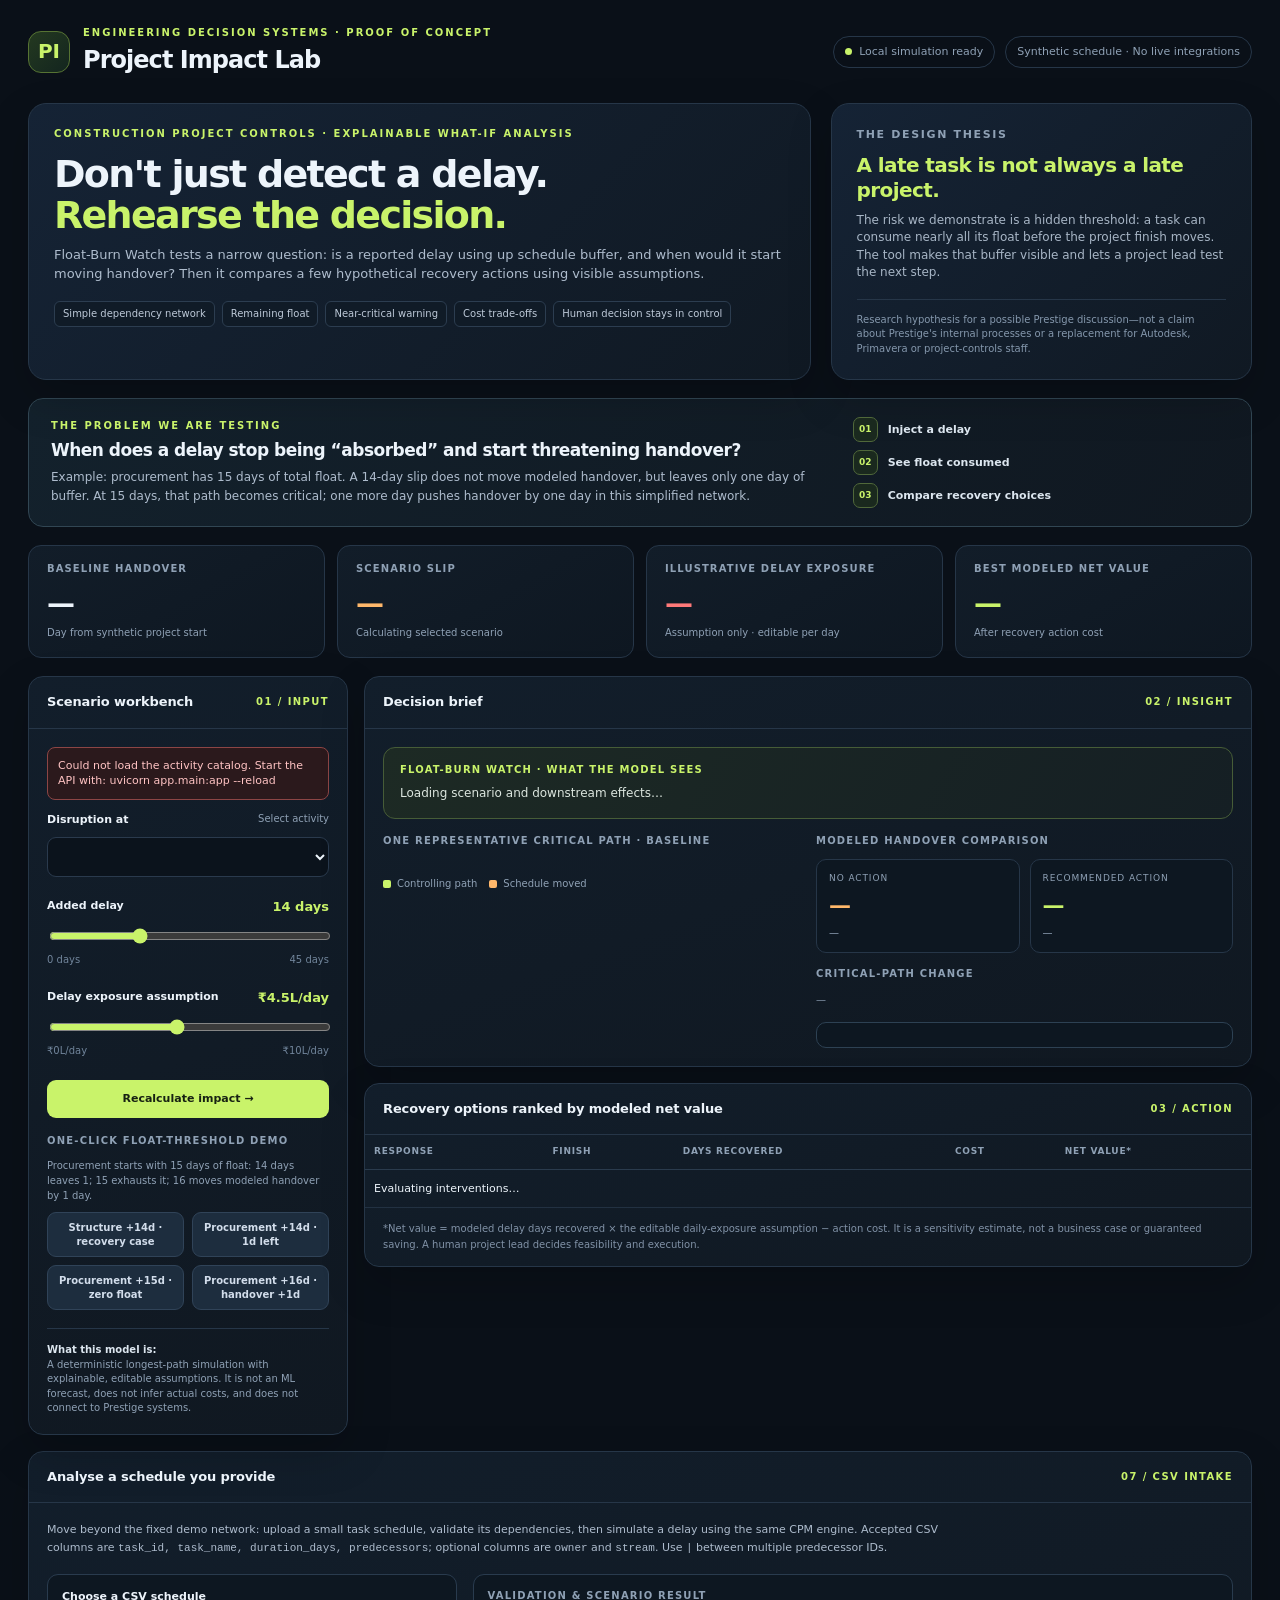
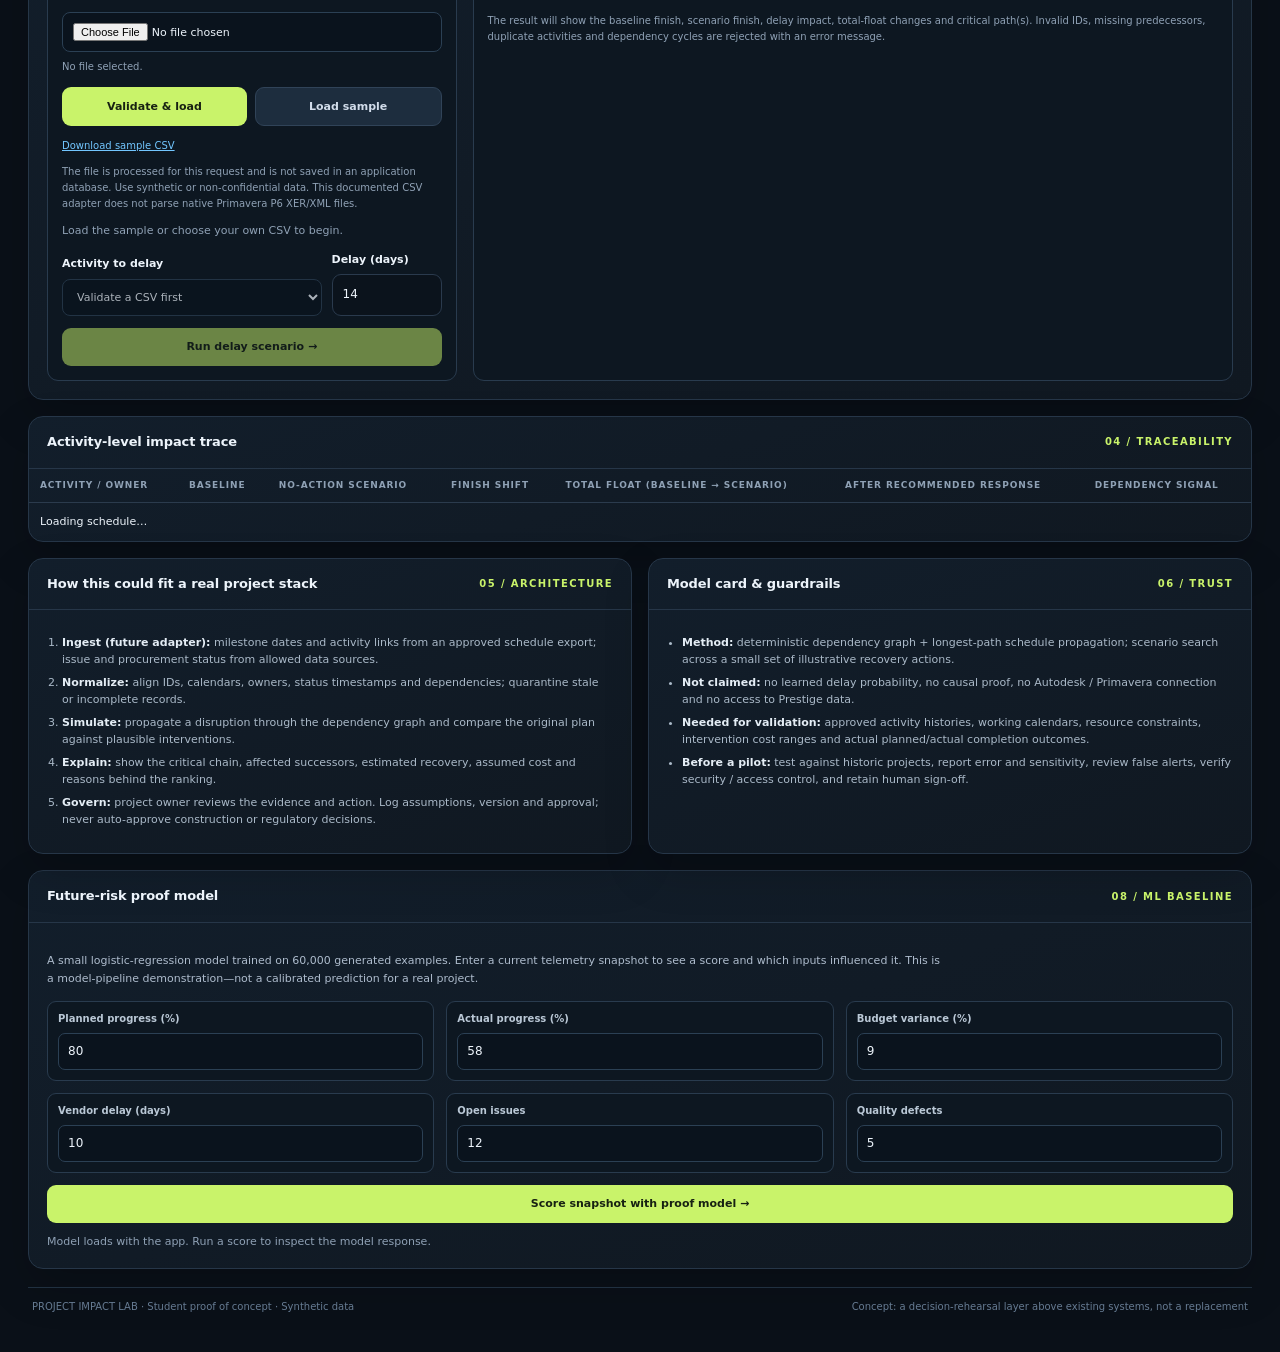
==== commit 50b00c95: "Add synthetic-trained risk proof model" ====
--- a/static/index.html
+++ b/static/index.html
@@ -39,6 +39,21 @@
 
 @media(max-width:1050px){.hero{grid-template-columns:1fr}.problem-brief{grid-template-columns:1fr}.layout{grid-template-columns:1fr}.analysisgrid{grid-template-columns:1fr}.hero-copy h2{font-size:30px}}
 @media(max-width:680px){.wrap{padding:16px 12px 28px}.top{align-items:flex-start;flex-direction:column}.brand h1{font-size:21px}.kpis{grid-template-columns:1fr 1fr}.kpi .value{font-size:24px}.hero-copy,.thesis{padding:17px}.panelbody{padding:13px}.footgrid{grid-template-columns:1fr}.analysisgrid{gap:12px}}
+
+.riskformgrid{display:grid;grid-template-columns:repeat(3,minmax(0,1fr));gap:12px}
+.riskformgrid label{display:block;font-size:10px;font-weight:800;color:#bac8d6;margin-bottom:6px}
+.riskformgrid .riskfield{border:1px solid #293b4e;background:#0d1721;border-radius:9px;padding:10px}
+.riskformgrid input{width:100%;background:#0a131d;color:var(--ink);border:1px solid #2b4054;border-radius:7px;padding:9px;font:inherit;font-size:12px}
+.riskformgrid input:focus{border-color:var(--lime);outline:none}
+.riskmodelgrid{display:grid;grid-template-columns:190px minmax(0,1fr);gap:14px;margin-top:14px}
+.riskmodelscore{border:1px solid #34475a;background:#0b141e;border-radius:11px;padding:15px}
+.riskmodelscore .score{font-size:32px;font-weight:900;letter-spacing:-.05em;color:var(--lime)}
+.riskmodelstatus{font-size:10px;line-height:1.6;color:var(--muted);margin-top:6px}
+.riskdriverlist{margin:0;padding-left:16px;color:#c5d1de;font-size:11px}
+.riskdriverlist li{margin:7px 0}
+.riskwarning{border:1px solid #755533;background:#241e17;color:#f2c58e;border-radius:9px;padding:11px;font-size:10px;line-height:1.6;margin-top:12px}
+@media(max-width:850px){.riskmodelgrid{grid-template-columns:1fr}.riskformgrid{grid-template-columns:repeat(2,minmax(0,1fr))}}
+@media(max-width:520px){.riskformgrid{grid-template-columns:1fr}}
 </style>
 </head>
 <body>
@@ -190,49 +205,6 @@
   </section>
 
   <div style="height:16px"></div>
-  <section class="panel" id="riskModelPanel">
-    <div class="panelhead"><h3>Experimental synthetic risk model</h3><span class="index">08 / MODEL LAB</span></div>
-    <div class="panelbody">
-      <div class="csvintro">Try a telemetry snapshot with a trained logistic-regression model. Its labels and all reported metrics come from generated synthetic data, not observed construction outcomes. Use it to exercise the workflow, not to approve a project decision.</div>
-      <div class="csvgrid">
-        <div class="csvbox">
-          <form id="riskModelForm">
-            <div class="csvcontrols">
-              <div><label for="riskProjectId">Project reference</label><input class="csvinput" id="riskProjectId" name="project_id" maxlength="80" value="SYNTHETIC-DEMO" required></div>
-              <div><label for="riskPlannedProgress">Planned progress (%)</label><input class="csvinput" id="riskPlannedProgress" name="planned_progress" type="number" min="0" max="100" step="0.1" value="80" required></div>
-              <div><label for="riskActualProgress">Actual progress (%)</label><input class="csvinput" id="riskActualProgress" name="actual_progress" type="number" min="0" max="100" step="0.1" value="55" required></div>
-              <div><label for="riskBudgetVariance">Budget variance (%)</label><input class="csvinput" id="riskBudgetVariance" name="budget_variance_pct" type="number" min="-100" max="500" step="0.1" value="12" required></div>
-              <div><label for="riskVendorDelay">Vendor delay (days)</label><input class="csvinput" id="riskVendorDelay" name="vendor_delay_days" type="number" min="0" max="365" step="1" value="14" required></div>
-              <div><label for="riskOpenIssues">Open issues</label><input class="csvinput" id="riskOpenIssues" name="open_issues" type="number" min="0" max="10000" step="1" value="20" required></div>
-              <div><label for="riskQualityDefects">Quality defects</label><input class="csvinput" id="riskQualityDefects" name="quality_defects" type="number" min="0" max="10000" step="1" value="10" required></div>
-            </div>
-            <div class="csvbuttons" style="margin-top:12px"><button id="runRiskModelButton" class="btn btn-primary" type="submit">Evaluate synthetic risk →</button></div>
-          </form>
-          <div id="riskModelStatus" class="csvstatus" role="status" aria-live="polite">Ready to evaluate a synthetic training-model example.</div>
-          <div class="csvsmall" style="margin-top:10px">API: <code>POST /risk-model</code> · Model card: <code>GET /risk-model/info</code>. Existing <code>POST /risk</code> remains the separate rule-based baseline.</div>
-        </div>
-        <div class="csvbox">
-          <div class="sectionlabel">Synthetic-label screening result</div>
-          <div id="riskModelOutputEmpty" class="csvsmall">Submit the example to see the model score, top contributing input signals, held-out test metrics and explicit limits.</div>
-          <div id="riskModelOutput" hidden>
-            <div class="csvsummary">
-              <div class="stat"><div class="statlabel">Synthetic-label score</div><div id="riskModelProbability" class="statvalue">—</div><div class="csvsmall">Not a real-world delay probability</div></div>
-              <div class="stat"><div class="statlabel">Screening band</div><div id="riskModelBand" class="statvalue">—</div><div id="riskModelVersion" class="csvsmall">—</div></div>
-            </div>
-            <div id="riskModelDefinition" class="csvsmall" style="margin-top:8px"></div>
-            <div class="sectionlabel" style="margin-top:14px">Largest positive model terms</div>
-            <ul id="riskModelSignals" class="listclean"></ul>
-            <div class="sectionlabel" style="margin-top:14px">Synthetic validation evidence</div>
-            <div id="riskModelMetrics" class="csvsmall"></div>
-            <div class="sectionlabel" style="margin-top:14px">Warnings</div>
-            <ul id="riskModelWarnings" class="listclean"></ul>
-          </div>
-        </div>
-      </div>
-    </div>
-  </section>
-
-  <div style="height:16px"></div>
   <section class="panel">
     <div class="panelhead"><h3>Activity-level impact trace</h3><span class="index">04 / TRACEABILITY</span></div>
     <div class="schedule-wrap">
@@ -244,6 +216,30 @@
   <section class="footgrid">
     <div class="panel"><div class="panelhead"><h3>How this could fit a real project stack</h3><span class="index">05 / ARCHITECTURE</span></div><div class="panelbody"><ol class="listclean"><li><strong style="color:#e4edf5">Ingest (future adapter):</strong> milestone dates and activity links from an approved schedule export; issue and procurement status from allowed data sources.</li><li><strong style="color:#e4edf5">Normalize:</strong> align IDs, calendars, owners, status timestamps and dependencies; quarantine stale or incomplete records.</li><li><strong style="color:#e4edf5">Simulate:</strong> propagate a disruption through the dependency graph and compare the original plan against plausible interventions.</li><li><strong style="color:#e4edf5">Explain:</strong> show the critical chain, affected successors, estimated recovery, assumed cost and reasons behind the ranking.</li><li><strong style="color:#e4edf5">Govern:</strong> project owner reviews the evidence and action. Log assumptions, version and approval; never auto-approve construction or regulatory decisions.</li></ol></div></div>
     <div class="panel"><div class="panelhead"><h3>Model card & guardrails</h3><span class="index">06 / TRUST</span></div><div class="panelbody"><ul class="listclean"><li><strong style="color:#e4edf5">Method:</strong> deterministic dependency graph + longest-path schedule propagation; scenario search across a small set of illustrative recovery actions.</li><li><strong style="color:#e4edf5">Not claimed:</strong> no learned delay probability, no causal proof, no Autodesk / Primavera connection and no access to Prestige data.</li><li><strong style="color:#e4edf5">Needed for validation:</strong> approved activity histories, working calendars, resource constraints, intervention cost ranges and actual planned/actual completion outcomes.</li><li><strong style="color:#e4edf5">Before a pilot:</strong> test against historic projects, report error and sensitivity, review false alerts, verify security / access control, and retain human sign-off.</li></ul></div></div>
+  </section>
+  <div style="height:16px"></div>
+  <section class="panel" id="riskProofPanel" aria-labelledby="riskProofTitle">
+    <div class="panelhead"><h3 id="riskProofTitle">Future-risk proof model</h3><span class="index">08 / ML BASELINE</span></div>
+    <div class="panelbody">
+      <p class="csvintro">A small logistic-regression model trained on 60,000 generated examples. Enter a current telemetry snapshot to see a score and which inputs influenced it. This is a model-pipeline demonstration—not a calibrated prediction for a real project.</p>
+      <div class="riskformgrid" style="margin-top:14px">
+        <div class="riskfield"><label for="riskPlanned">Planned progress (%)</label><input id="riskPlanned" type="number" min="0" max="100" step="0.1" value="80"></div>
+        <div class="riskfield"><label for="riskActual">Actual progress (%)</label><input id="riskActual" type="number" min="0" max="100" step="0.1" value="58"></div>
+        <div class="riskfield"><label for="riskBudget">Budget variance (%)</label><input id="riskBudget" type="number" min="-100" max="500" step="0.1" value="9"></div>
+        <div class="riskfield"><label for="riskVendor">Vendor delay (days)</label><input id="riskVendor" type="number" min="0" max="365" step="1" value="10"></div>
+        <div class="riskfield"><label for="riskIssues">Open issues</label><input id="riskIssues" type="number" min="0" max="10000" step="1" value="12"></div>
+        <div class="riskfield"><label for="riskDefects">Quality defects</label><input id="riskDefects" type="number" min="0" max="10000" step="1" value="5"></div>
+      </div>
+      <div style="margin-top:12px"><button id="runRiskModelButton" class="btn btn-primary" type="button">Score snapshot with proof model →</button></div>
+      <div id="riskModelStatus" class="csvstatus" role="status" aria-live="polite">Model loads with the app. Run a score to inspect the model response.</div>
+      <div id="riskModelResult" hidden>
+        <div class="riskmodelgrid">
+          <div class="riskmodelscore"><div class="statlabel">Synthetic model score</div><div id="riskModelScore" class="score">—</div><div id="riskModelBand" class="badge">—</div><div id="riskModelVersion" class="riskmodelstatus"></div></div>
+          <div class="csvbox"><div class="smalltitle">Largest model contributions</div><ol id="riskModelDrivers" class="riskdriverlist"></ol><div id="riskModelMetrics" class="riskmodelstatus"></div></div>
+        </div>
+        <div id="riskModelWarning" class="riskwarning"></div>
+      </div>
+    </div>
   </section>
   <footer class="footer"><span>PROJECT IMPACT LAB · Student proof of concept · Synthetic data</span><span>Concept: a decision-rehearsal layer above existing systems, not a replacement</span></footer>
 </div>
@@ -528,74 +524,6 @@
   setCsvStatus('Decision brief downloaded. Check assumptions and sharing permissions before forwarding. No schedule is saved by this application.','success');
 }
 document.getElementById('downloadCsvBriefButton').addEventListener('click',downloadCsvDecisionBrief);
-
-var riskModelForm = document.getElementById('riskModelForm');
-var runRiskModelButton = document.getElementById('runRiskModelButton');
-
-function renderRiskModelResult(result){
-  document.getElementById('riskModelOutputEmpty').hidden=true;
-  document.getElementById('riskModelOutput').hidden=false;
-  document.getElementById('riskModelProbability').textContent=Number(result.synthetic_label_probability_pct).toFixed(1)+'%';
-  document.getElementById('riskModelBand').textContent=result.risk_band;
-  document.getElementById('riskModelBand').className='statvalue '+(result.risk_band==='HIGH'?'warn':(result.risk_band==='WATCH'?'neutral':'accent'));
-  document.getElementById('riskModelVersion').textContent=result.model_version+' · '+result.model_status;
-  document.getElementById('riskModelDefinition').textContent='Model target: '+result.event_definition;
-  var signals=document.getElementById('riskModelSignals');
-  signals.textContent='';
-  (result.top_signals||[]).forEach(function(signal){
-    var item=document.createElement('li');
-    item.textContent=signal;
-    signals.appendChild(item);
-  });
-  var metrics=document.getElementById('riskModelMetrics');
-  metrics.textContent='Training rows: '+result.training_sample_count.toLocaleString()+
-    ' · validation rows: '+result.validation_sample_count.toLocaleString()+
-    ' · independent synthetic test rows: '+result.heldout_test_sample_count.toLocaleString()+
-    '. Test ROC AUC '+Number(result.heldout_test_roc_auc).toFixed(3)+
-    '; Brier score '+Number(result.heldout_test_brier_score).toFixed(3)+
-    '; log loss '+Number(result.heldout_test_log_loss).toFixed(3)+
-    '. Shifted synthetic check: event rate '+Number(result.shift_stress_positive_rate_pct).toFixed(1)+
-    '%; log loss '+Number(result.shift_stress_log_loss).toFixed(3)+'.';
-  var warnings=document.getElementById('riskModelWarnings');
-  warnings.textContent='';
-  (result.warnings||[]).slice(0,4).forEach(function(warning){
-    var item=document.createElement('li');
-    item.textContent=warning;
-    warnings.appendChild(item);
-  });
-}
-riskModelForm.addEventListener('submit',async function(event){
-  event.preventDefault();
-  if(!riskModelForm.reportValidity()) return;
-  var payload={
-    project_id:document.getElementById('riskProjectId').value.trim(),
-    planned_progress:Number(document.getElementById('riskPlannedProgress').value),
-    actual_progress:Number(document.getElementById('riskActualProgress').value),
-    budget_variance_pct:Number(document.getElementById('riskBudgetVariance').value),
-    vendor_delay_days:Number(document.getElementById('riskVendorDelay').value),
-    open_issues:Number(document.getElementById('riskOpenIssues').value),
-    quality_defects:Number(document.getElementById('riskQualityDefects').value)
-  };
-  runRiskModelButton.disabled=true;
-  runRiskModelButton.textContent='Evaluating synthetic model…';
-  var status=document.getElementById('riskModelStatus');
-  status.textContent='Validating telemetry and evaluating the versioned model…';
-  status.className='csvstatus';
-  try{
-    var response=await fetch('/risk-model',{method:'POST',headers:{'Content-Type':'application/json'},body:JSON.stringify(payload)});
-    var body=await response.json();
-    if(!response.ok) throw new Error(typeof body.detail==='string'?body.detail:'Model request failed validation.');
-    renderRiskModelResult(body);
-    status.textContent='Experimental result ready. Review the warnings before interpreting the score.';
-    status.className='csvstatus success';
-  }catch(error){
-    status.textContent=error.message || 'Could not evaluate the experimental model.';
-    status.className='csvstatus error';
-  }finally{
-    runRiskModelButton.disabled=false;
-    runRiskModelButton.textContent='Evaluate synthetic risk →';
-  }
-});
 
 async function submitCsvAnalysis(disruptedId, delayDays){
   if(!customCsvText){setCsvStatus('Choose a CSV file or load the sample first.','error');return;}
@@ -671,6 +599,55 @@
   submitCsvAnalysis(selected,delay);
 });
 
+
+document.getElementById('runRiskModelButton').addEventListener('click', async function(){
+  var button=document.getElementById('runRiskModelButton');
+  var status=document.getElementById('riskModelStatus');
+  button.disabled=true;
+  status.textContent='Scoring the telemetry snapshot…';
+  status.className='csvstatus';
+  try{
+    var payload={
+      project_id:'DEMO-SNAPSHOT',
+      planned_progress:Number(document.getElementById('riskPlanned').value),
+      actual_progress:Number(document.getElementById('riskActual').value),
+      budget_variance_pct:Number(document.getElementById('riskBudget').value),
+      vendor_delay_days:Number(document.getElementById('riskVendor').value),
+      open_issues:Number(document.getElementById('riskIssues').value),
+      quality_defects:Number(document.getElementById('riskDefects').value)
+    };
+    var response=await fetch('/api/risk/proof-model',{method:'POST',headers:{'Content-Type':'application/json'},body:JSON.stringify(payload)});
+    var body=await response.json();
+    if(!response.ok){
+      var detail=body.detail;
+      if(Array.isArray(detail)) detail=detail.map(function(item){return item.loc.join('.')+': '+item.msg;}).join('; ');
+      throw new Error(detail || 'Risk model request failed.');
+    }
+    document.getElementById('riskModelResult').hidden=false;
+    document.getElementById('riskModelScore').textContent=body.score_pct.toFixed(1)+'%';
+    document.getElementById('riskModelBand').textContent=body.risk_band+' · demo band';
+    document.getElementById('riskModelVersion').textContent=body.model_version+' · '+body.training_rows.toLocaleString()+' training rows';
+    var list=document.getElementById('riskModelDrivers');
+    list.innerHTML='';
+    body.top_drivers.forEach(function(driver){
+      var item=document.createElement('li');
+      item.textContent=driver.label+': '+driver.raw_value+' (contribution '+(driver.logit_contribution>0?'+':'')+driver.logit_contribution+') — '+driver.direction;
+      list.appendChild(item);
+    });
+    var m=body.test_metrics;
+    document.getElementById('riskModelMetrics').textContent='Same-generator test only: ROC-AUC '+m.roc_auc+' · accuracy '+m.accuracy+' · recall '+m.recall+' · Brier '+m.brier_score+'. These do not measure real-world performance.';
+    document.getElementById('riskModelWarning').textContent=body.important_warning;
+    status.textContent='Score calculated. Read the model limitations before interpreting it.';
+    status.className='csvstatus success';
+  }catch(error){
+    document.getElementById('riskModelResult').hidden=true;
+    status.textContent=error.message;
+    status.className='csvstatus error';
+  }finally{
+    button.disabled=false;
+  }
+});
+
 loadCatalog().then(recalculate).catch(function(error){setError(error.message+' Start the API with: uvicorn app.main:app --reload');});
 </script>
 </body>
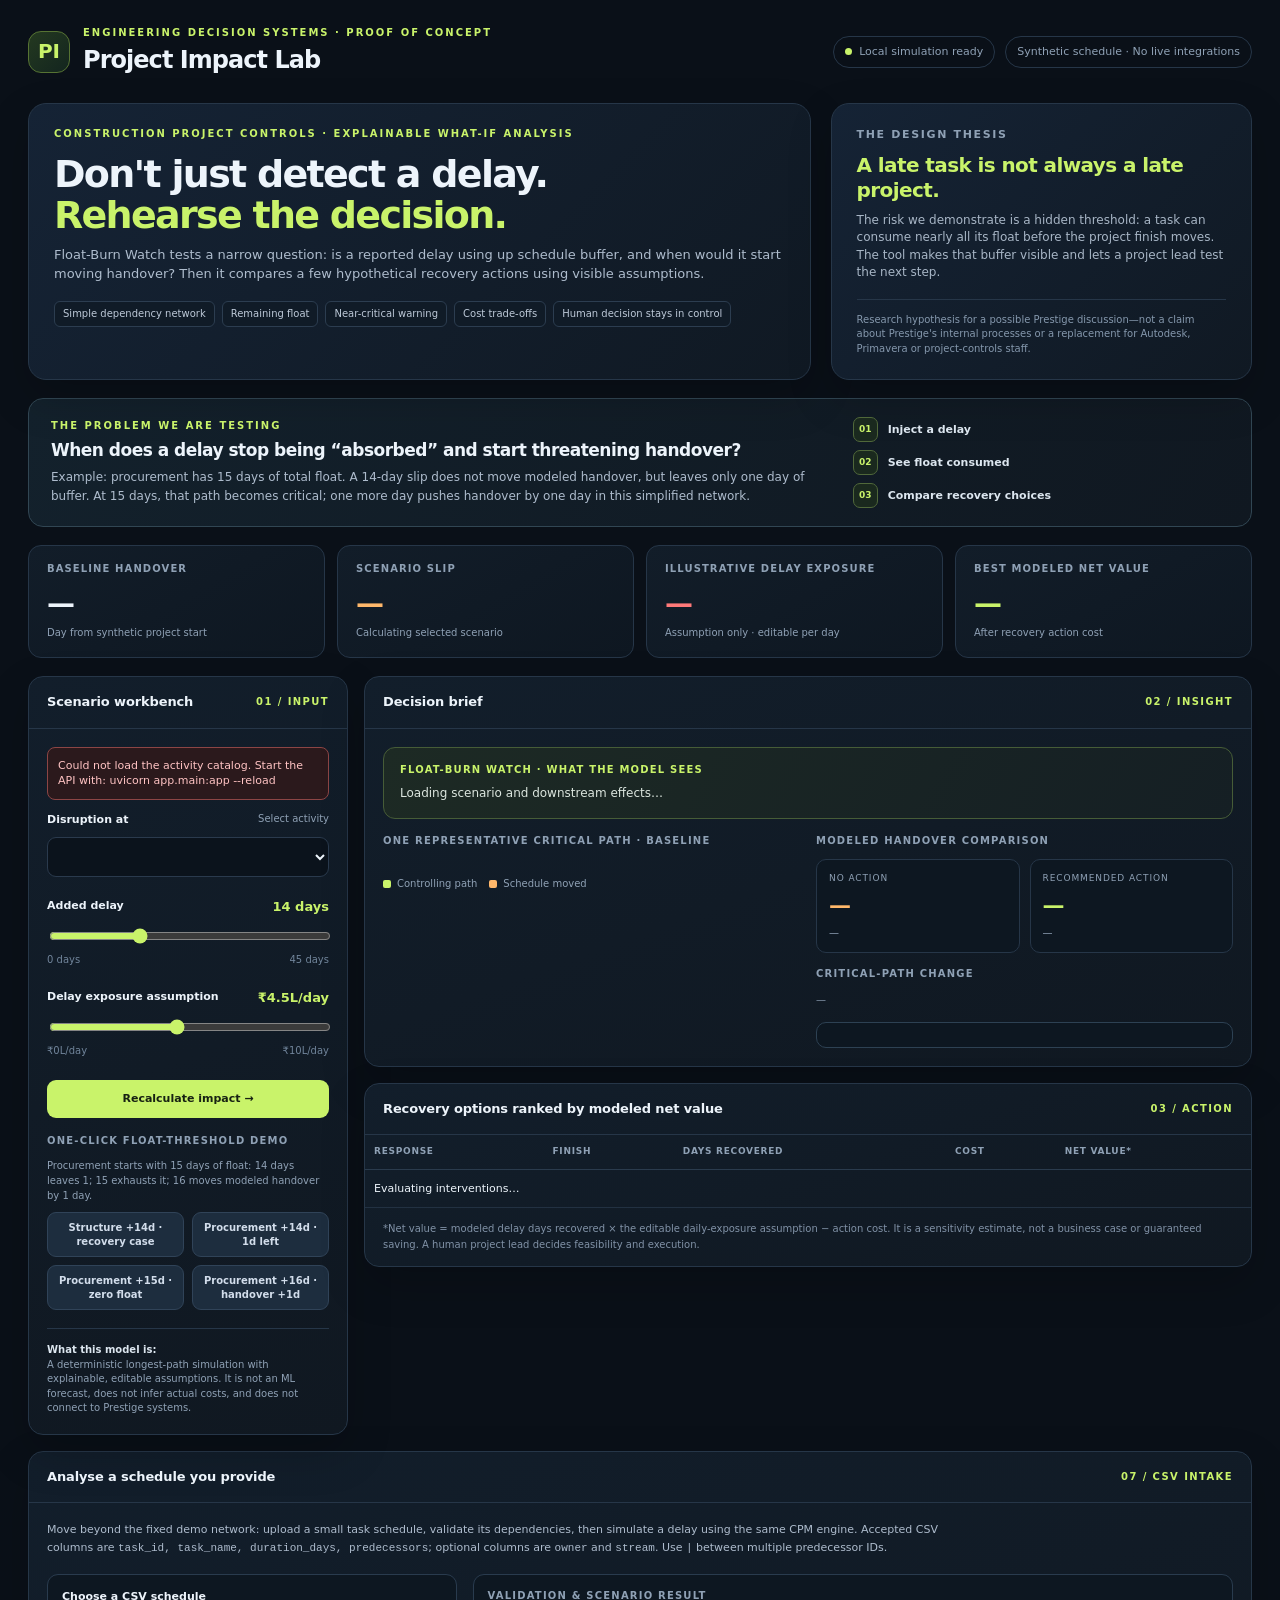
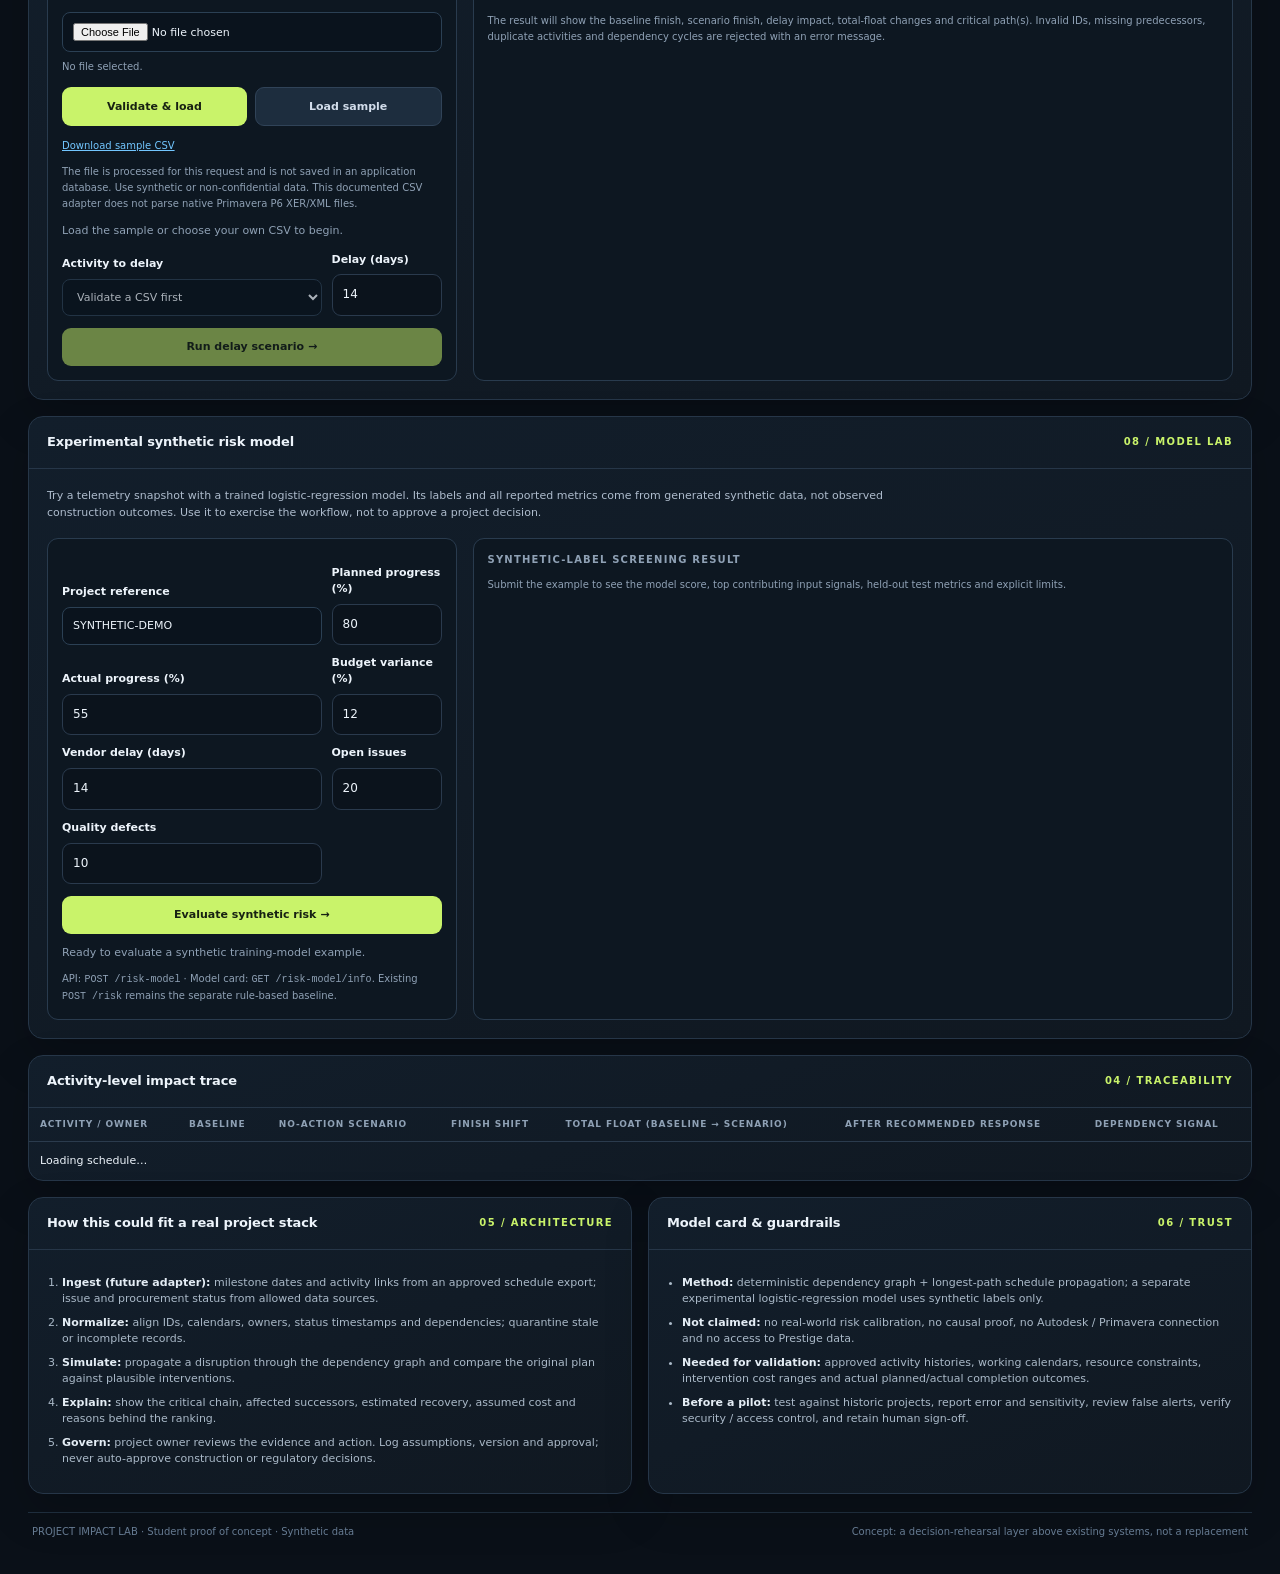
==== commit 8e63a330: "Clarify model card after adding synthetic classifier" ====
--- a/static/index.html
+++ b/static/index.html
@@ -39,21 +39,6 @@
 
 @media(max-width:1050px){.hero{grid-template-columns:1fr}.problem-brief{grid-template-columns:1fr}.layout{grid-template-columns:1fr}.analysisgrid{grid-template-columns:1fr}.hero-copy h2{font-size:30px}}
 @media(max-width:680px){.wrap{padding:16px 12px 28px}.top{align-items:flex-start;flex-direction:column}.brand h1{font-size:21px}.kpis{grid-template-columns:1fr 1fr}.kpi .value{font-size:24px}.hero-copy,.thesis{padding:17px}.panelbody{padding:13px}.footgrid{grid-template-columns:1fr}.analysisgrid{gap:12px}}
-
-.riskformgrid{display:grid;grid-template-columns:repeat(3,minmax(0,1fr));gap:12px}
-.riskformgrid label{display:block;font-size:10px;font-weight:800;color:#bac8d6;margin-bottom:6px}
-.riskformgrid .riskfield{border:1px solid #293b4e;background:#0d1721;border-radius:9px;padding:10px}
-.riskformgrid input{width:100%;background:#0a131d;color:var(--ink);border:1px solid #2b4054;border-radius:7px;padding:9px;font:inherit;font-size:12px}
-.riskformgrid input:focus{border-color:var(--lime);outline:none}
-.riskmodelgrid{display:grid;grid-template-columns:190px minmax(0,1fr);gap:14px;margin-top:14px}
-.riskmodelscore{border:1px solid #34475a;background:#0b141e;border-radius:11px;padding:15px}
-.riskmodelscore .score{font-size:32px;font-weight:900;letter-spacing:-.05em;color:var(--lime)}
-.riskmodelstatus{font-size:10px;line-height:1.6;color:var(--muted);margin-top:6px}
-.riskdriverlist{margin:0;padding-left:16px;color:#c5d1de;font-size:11px}
-.riskdriverlist li{margin:7px 0}
-.riskwarning{border:1px solid #755533;background:#241e17;color:#f2c58e;border-radius:9px;padding:11px;font-size:10px;line-height:1.6;margin-top:12px}
-@media(max-width:850px){.riskmodelgrid{grid-template-columns:1fr}.riskformgrid{grid-template-columns:repeat(2,minmax(0,1fr))}}
-@media(max-width:520px){.riskformgrid{grid-template-columns:1fr}}
 </style>
 </head>
 <body>
@@ -205,6 +190,49 @@
   </section>
 
   <div style="height:16px"></div>
+  <section class="panel" id="riskModelPanel">
+    <div class="panelhead"><h3>Experimental synthetic risk model</h3><span class="index">08 / MODEL LAB</span></div>
+    <div class="panelbody">
+      <div class="csvintro">Try a telemetry snapshot with a trained logistic-regression model. Its labels and all reported metrics come from generated synthetic data, not observed construction outcomes. Use it to exercise the workflow, not to approve a project decision.</div>
+      <div class="csvgrid">
+        <div class="csvbox">
+          <form id="riskModelForm">
+            <div class="csvcontrols">
+              <div><label for="riskProjectId">Project reference</label><input class="csvinput" id="riskProjectId" name="project_id" maxlength="80" value="SYNTHETIC-DEMO" required></div>
+              <div><label for="riskPlannedProgress">Planned progress (%)</label><input class="csvinput" id="riskPlannedProgress" name="planned_progress" type="number" min="0" max="100" step="0.1" value="80" required></div>
+              <div><label for="riskActualProgress">Actual progress (%)</label><input class="csvinput" id="riskActualProgress" name="actual_progress" type="number" min="0" max="100" step="0.1" value="55" required></div>
+              <div><label for="riskBudgetVariance">Budget variance (%)</label><input class="csvinput" id="riskBudgetVariance" name="budget_variance_pct" type="number" min="-100" max="500" step="0.1" value="12" required></div>
+              <div><label for="riskVendorDelay">Vendor delay (days)</label><input class="csvinput" id="riskVendorDelay" name="vendor_delay_days" type="number" min="0" max="365" step="1" value="14" required></div>
+              <div><label for="riskOpenIssues">Open issues</label><input class="csvinput" id="riskOpenIssues" name="open_issues" type="number" min="0" max="10000" step="1" value="20" required></div>
+              <div><label for="riskQualityDefects">Quality defects</label><input class="csvinput" id="riskQualityDefects" name="quality_defects" type="number" min="0" max="10000" step="1" value="10" required></div>
+            </div>
+            <div class="csvbuttons" style="margin-top:12px"><button id="runRiskModelButton" class="btn btn-primary" type="submit">Evaluate synthetic risk →</button></div>
+          </form>
+          <div id="riskModelStatus" class="csvstatus" role="status" aria-live="polite">Ready to evaluate a synthetic training-model example.</div>
+          <div class="csvsmall" style="margin-top:10px">API: <code>POST /risk-model</code> · Model card: <code>GET /risk-model/info</code>. Existing <code>POST /risk</code> remains the separate rule-based baseline.</div>
+        </div>
+        <div class="csvbox">
+          <div class="sectionlabel">Synthetic-label screening result</div>
+          <div id="riskModelOutputEmpty" class="csvsmall">Submit the example to see the model score, top contributing input signals, held-out test metrics and explicit limits.</div>
+          <div id="riskModelOutput" hidden>
+            <div class="csvsummary">
+              <div class="stat"><div class="statlabel">Synthetic-label score</div><div id="riskModelProbability" class="statvalue">—</div><div class="csvsmall">Not a real-world delay probability</div></div>
+              <div class="stat"><div class="statlabel">Screening band</div><div id="riskModelBand" class="statvalue">—</div><div id="riskModelVersion" class="csvsmall">—</div></div>
+            </div>
+            <div id="riskModelDefinition" class="csvsmall" style="margin-top:8px"></div>
+            <div class="sectionlabel" style="margin-top:14px">Largest positive model terms</div>
+            <ul id="riskModelSignals" class="listclean"></ul>
+            <div class="sectionlabel" style="margin-top:14px">Synthetic validation evidence</div>
+            <div id="riskModelMetrics" class="csvsmall"></div>
+            <div class="sectionlabel" style="margin-top:14px">Warnings</div>
+            <ul id="riskModelWarnings" class="listclean"></ul>
+          </div>
+        </div>
+      </div>
+    </div>
+  </section>
+
+  <div style="height:16px"></div>
   <section class="panel">
     <div class="panelhead"><h3>Activity-level impact trace</h3><span class="index">04 / TRACEABILITY</span></div>
     <div class="schedule-wrap">
@@ -215,31 +243,7 @@
   <div style="height:16px"></div>
   <section class="footgrid">
     <div class="panel"><div class="panelhead"><h3>How this could fit a real project stack</h3><span class="index">05 / ARCHITECTURE</span></div><div class="panelbody"><ol class="listclean"><li><strong style="color:#e4edf5">Ingest (future adapter):</strong> milestone dates and activity links from an approved schedule export; issue and procurement status from allowed data sources.</li><li><strong style="color:#e4edf5">Normalize:</strong> align IDs, calendars, owners, status timestamps and dependencies; quarantine stale or incomplete records.</li><li><strong style="color:#e4edf5">Simulate:</strong> propagate a disruption through the dependency graph and compare the original plan against plausible interventions.</li><li><strong style="color:#e4edf5">Explain:</strong> show the critical chain, affected successors, estimated recovery, assumed cost and reasons behind the ranking.</li><li><strong style="color:#e4edf5">Govern:</strong> project owner reviews the evidence and action. Log assumptions, version and approval; never auto-approve construction or regulatory decisions.</li></ol></div></div>
-    <div class="panel"><div class="panelhead"><h3>Model card & guardrails</h3><span class="index">06 / TRUST</span></div><div class="panelbody"><ul class="listclean"><li><strong style="color:#e4edf5">Method:</strong> deterministic dependency graph + longest-path schedule propagation; scenario search across a small set of illustrative recovery actions.</li><li><strong style="color:#e4edf5">Not claimed:</strong> no learned delay probability, no causal proof, no Autodesk / Primavera connection and no access to Prestige data.</li><li><strong style="color:#e4edf5">Needed for validation:</strong> approved activity histories, working calendars, resource constraints, intervention cost ranges and actual planned/actual completion outcomes.</li><li><strong style="color:#e4edf5">Before a pilot:</strong> test against historic projects, report error and sensitivity, review false alerts, verify security / access control, and retain human sign-off.</li></ul></div></div>
-  </section>
-  <div style="height:16px"></div>
-  <section class="panel" id="riskProofPanel" aria-labelledby="riskProofTitle">
-    <div class="panelhead"><h3 id="riskProofTitle">Future-risk proof model</h3><span class="index">08 / ML BASELINE</span></div>
-    <div class="panelbody">
-      <p class="csvintro">A small logistic-regression model trained on 60,000 generated examples. Enter a current telemetry snapshot to see a score and which inputs influenced it. This is a model-pipeline demonstration—not a calibrated prediction for a real project.</p>
-      <div class="riskformgrid" style="margin-top:14px">
-        <div class="riskfield"><label for="riskPlanned">Planned progress (%)</label><input id="riskPlanned" type="number" min="0" max="100" step="0.1" value="80"></div>
-        <div class="riskfield"><label for="riskActual">Actual progress (%)</label><input id="riskActual" type="number" min="0" max="100" step="0.1" value="58"></div>
-        <div class="riskfield"><label for="riskBudget">Budget variance (%)</label><input id="riskBudget" type="number" min="-100" max="500" step="0.1" value="9"></div>
-        <div class="riskfield"><label for="riskVendor">Vendor delay (days)</label><input id="riskVendor" type="number" min="0" max="365" step="1" value="10"></div>
-        <div class="riskfield"><label for="riskIssues">Open issues</label><input id="riskIssues" type="number" min="0" max="10000" step="1" value="12"></div>
-        <div class="riskfield"><label for="riskDefects">Quality defects</label><input id="riskDefects" type="number" min="0" max="10000" step="1" value="5"></div>
-      </div>
-      <div style="margin-top:12px"><button id="runRiskModelButton" class="btn btn-primary" type="button">Score snapshot with proof model →</button></div>
-      <div id="riskModelStatus" class="csvstatus" role="status" aria-live="polite">Model loads with the app. Run a score to inspect the model response.</div>
-      <div id="riskModelResult" hidden>
-        <div class="riskmodelgrid">
-          <div class="riskmodelscore"><div class="statlabel">Synthetic model score</div><div id="riskModelScore" class="score">—</div><div id="riskModelBand" class="badge">—</div><div id="riskModelVersion" class="riskmodelstatus"></div></div>
-          <div class="csvbox"><div class="smalltitle">Largest model contributions</div><ol id="riskModelDrivers" class="riskdriverlist"></ol><div id="riskModelMetrics" class="riskmodelstatus"></div></div>
-        </div>
-        <div id="riskModelWarning" class="riskwarning"></div>
-      </div>
-    </div>
+    <div class="panel"><div class="panelhead"><h3>Model card & guardrails</h3><span class="index">06 / TRUST</span></div><div class="panelbody"><ul class="listclean"><li><strong style="color:#e4edf5">Method:</strong> deterministic dependency graph + longest-path schedule propagation; a separate experimental logistic-regression model uses synthetic labels only.</li><li><strong style="color:#e4edf5">Not claimed:</strong> no real-world risk calibration, no causal proof, no Autodesk / Primavera connection and no access to Prestige data.</li><li><strong style="color:#e4edf5">Needed for validation:</strong> approved activity histories, working calendars, resource constraints, intervention cost ranges and actual planned/actual completion outcomes.</li><li><strong style="color:#e4edf5">Before a pilot:</strong> test against historic projects, report error and sensitivity, review false alerts, verify security / access control, and retain human sign-off.</li></ul></div></div>
   </section>
   <footer class="footer"><span>PROJECT IMPACT LAB · Student proof of concept · Synthetic data</span><span>Concept: a decision-rehearsal layer above existing systems, not a replacement</span></footer>
 </div>
@@ -524,6 +528,74 @@
   setCsvStatus('Decision brief downloaded. Check assumptions and sharing permissions before forwarding. No schedule is saved by this application.','success');
 }
 document.getElementById('downloadCsvBriefButton').addEventListener('click',downloadCsvDecisionBrief);
+
+var riskModelForm = document.getElementById('riskModelForm');
+var runRiskModelButton = document.getElementById('runRiskModelButton');
+
+function renderRiskModelResult(result){
+  document.getElementById('riskModelOutputEmpty').hidden=true;
+  document.getElementById('riskModelOutput').hidden=false;
+  document.getElementById('riskModelProbability').textContent=Number(result.synthetic_label_probability_pct).toFixed(1)+'%';
+  document.getElementById('riskModelBand').textContent=result.risk_band;
+  document.getElementById('riskModelBand').className='statvalue '+(result.risk_band==='HIGH'?'warn':(result.risk_band==='WATCH'?'neutral':'accent'));
+  document.getElementById('riskModelVersion').textContent=result.model_version+' · '+result.model_status;
+  document.getElementById('riskModelDefinition').textContent='Model target: '+result.event_definition;
+  var signals=document.getElementById('riskModelSignals');
+  signals.textContent='';
+  (result.top_signals||[]).forEach(function(signal){
+    var item=document.createElement('li');
+    item.textContent=signal;
+    signals.appendChild(item);
+  });
+  var metrics=document.getElementById('riskModelMetrics');
+  metrics.textContent='Training rows: '+result.training_sample_count.toLocaleString()+
+    ' · validation rows: '+result.validation_sample_count.toLocaleString()+
+    ' · independent synthetic test rows: '+result.heldout_test_sample_count.toLocaleString()+
+    '. Test ROC AUC '+Number(result.heldout_test_roc_auc).toFixed(3)+
+    '; Brier score '+Number(result.heldout_test_brier_score).toFixed(3)+
+    '; log loss '+Number(result.heldout_test_log_loss).toFixed(3)+
+    '. Shifted synthetic check: event rate '+Number(result.shift_stress_positive_rate_pct).toFixed(1)+
+    '%; log loss '+Number(result.shift_stress_log_loss).toFixed(3)+'.';
+  var warnings=document.getElementById('riskModelWarnings');
+  warnings.textContent='';
+  (result.warnings||[]).slice(0,4).forEach(function(warning){
+    var item=document.createElement('li');
+    item.textContent=warning;
+    warnings.appendChild(item);
+  });
+}
+riskModelForm.addEventListener('submit',async function(event){
+  event.preventDefault();
+  if(!riskModelForm.reportValidity()) return;
+  var payload={
+    project_id:document.getElementById('riskProjectId').value.trim(),
+    planned_progress:Number(document.getElementById('riskPlannedProgress').value),
+    actual_progress:Number(document.getElementById('riskActualProgress').value),
+    budget_variance_pct:Number(document.getElementById('riskBudgetVariance').value),
+    vendor_delay_days:Number(document.getElementById('riskVendorDelay').value),
+    open_issues:Number(document.getElementById('riskOpenIssues').value),
+    quality_defects:Number(document.getElementById('riskQualityDefects').value)
+  };
+  runRiskModelButton.disabled=true;
+  runRiskModelButton.textContent='Evaluating synthetic model…';
+  var status=document.getElementById('riskModelStatus');
+  status.textContent='Validating telemetry and evaluating the versioned model…';
+  status.className='csvstatus';
+  try{
+    var response=await fetch('/risk-model',{method:'POST',headers:{'Content-Type':'application/json'},body:JSON.stringify(payload)});
+    var body=await response.json();
+    if(!response.ok) throw new Error(typeof body.detail==='string'?body.detail:'Model request failed validation.');
+    renderRiskModelResult(body);
+    status.textContent='Experimental result ready. Review the warnings before interpreting the score.';
+    status.className='csvstatus success';
+  }catch(error){
+    status.textContent=error.message || 'Could not evaluate the experimental model.';
+    status.className='csvstatus error';
+  }finally{
+    runRiskModelButton.disabled=false;
+    runRiskModelButton.textContent='Evaluate synthetic risk →';
+  }
+});
 
 async function submitCsvAnalysis(disruptedId, delayDays){
   if(!customCsvText){setCsvStatus('Choose a CSV file or load the sample first.','error');return;}
@@ -599,55 +671,6 @@
   submitCsvAnalysis(selected,delay);
 });
 
-
-document.getElementById('runRiskModelButton').addEventListener('click', async function(){
-  var button=document.getElementById('runRiskModelButton');
-  var status=document.getElementById('riskModelStatus');
-  button.disabled=true;
-  status.textContent='Scoring the telemetry snapshot…';
-  status.className='csvstatus';
-  try{
-    var payload={
-      project_id:'DEMO-SNAPSHOT',
-      planned_progress:Number(document.getElementById('riskPlanned').value),
-      actual_progress:Number(document.getElementById('riskActual').value),
-      budget_variance_pct:Number(document.getElementById('riskBudget').value),
-      vendor_delay_days:Number(document.getElementById('riskVendor').value),
-      open_issues:Number(document.getElementById('riskIssues').value),
-      quality_defects:Number(document.getElementById('riskDefects').value)
-    };
-    var response=await fetch('/api/risk/proof-model',{method:'POST',headers:{'Content-Type':'application/json'},body:JSON.stringify(payload)});
-    var body=await response.json();
-    if(!response.ok){
-      var detail=body.detail;
-      if(Array.isArray(detail)) detail=detail.map(function(item){return item.loc.join('.')+': '+item.msg;}).join('; ');
-      throw new Error(detail || 'Risk model request failed.');
-    }
-    document.getElementById('riskModelResult').hidden=false;
-    document.getElementById('riskModelScore').textContent=body.score_pct.toFixed(1)+'%';
-    document.getElementById('riskModelBand').textContent=body.risk_band+' · demo band';
-    document.getElementById('riskModelVersion').textContent=body.model_version+' · '+body.training_rows.toLocaleString()+' training rows';
-    var list=document.getElementById('riskModelDrivers');
-    list.innerHTML='';
-    body.top_drivers.forEach(function(driver){
-      var item=document.createElement('li');
-      item.textContent=driver.label+': '+driver.raw_value+' (contribution '+(driver.logit_contribution>0?'+':'')+driver.logit_contribution+') — '+driver.direction;
-      list.appendChild(item);
-    });
-    var m=body.test_metrics;
-    document.getElementById('riskModelMetrics').textContent='Same-generator test only: ROC-AUC '+m.roc_auc+' · accuracy '+m.accuracy+' · recall '+m.recall+' · Brier '+m.brier_score+'. These do not measure real-world performance.';
-    document.getElementById('riskModelWarning').textContent=body.important_warning;
-    status.textContent='Score calculated. Read the model limitations before interpreting it.';
-    status.className='csvstatus success';
-  }catch(error){
-    document.getElementById('riskModelResult').hidden=true;
-    status.textContent=error.message;
-    status.className='csvstatus error';
-  }finally{
-    button.disabled=false;
-  }
-});
-
 loadCatalog().then(recalculate).catch(function(error){setError(error.message+' Start the API with: uvicorn app.main:app --reload');});
 </script>
 </body>
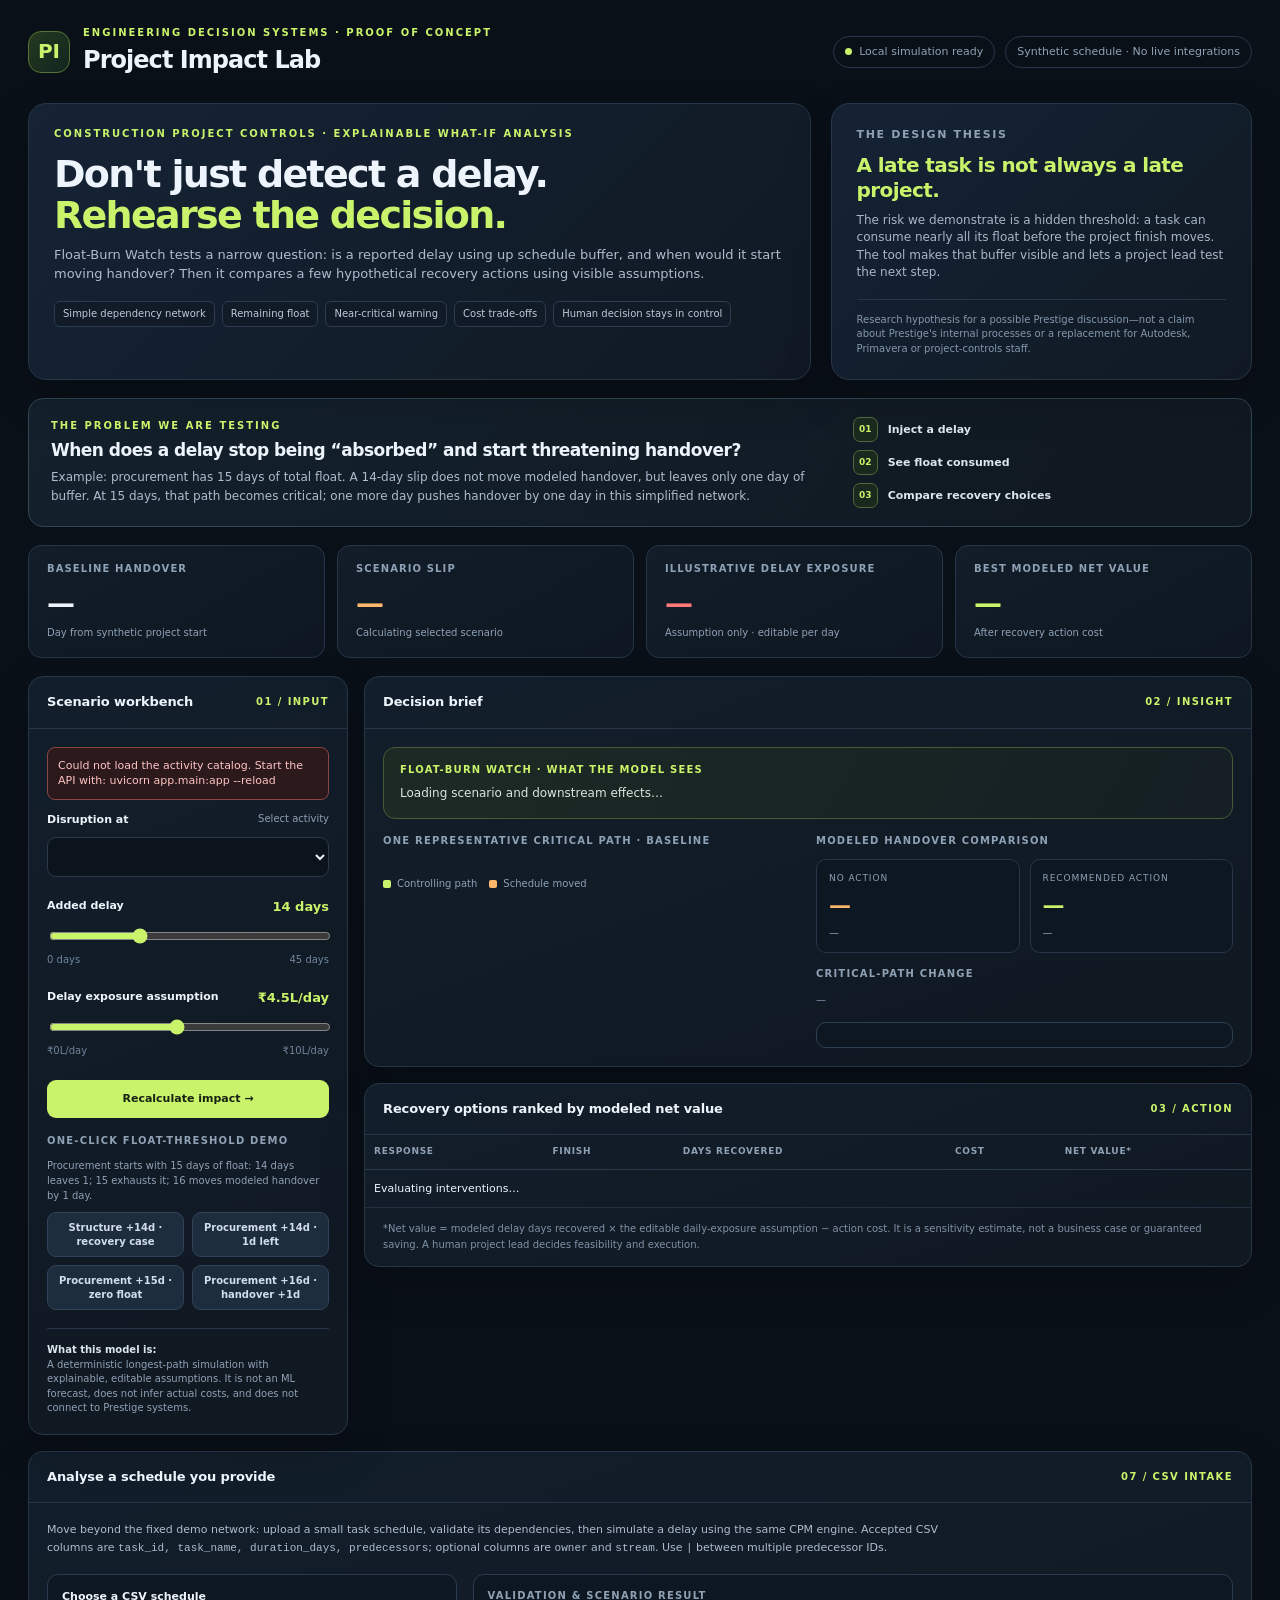
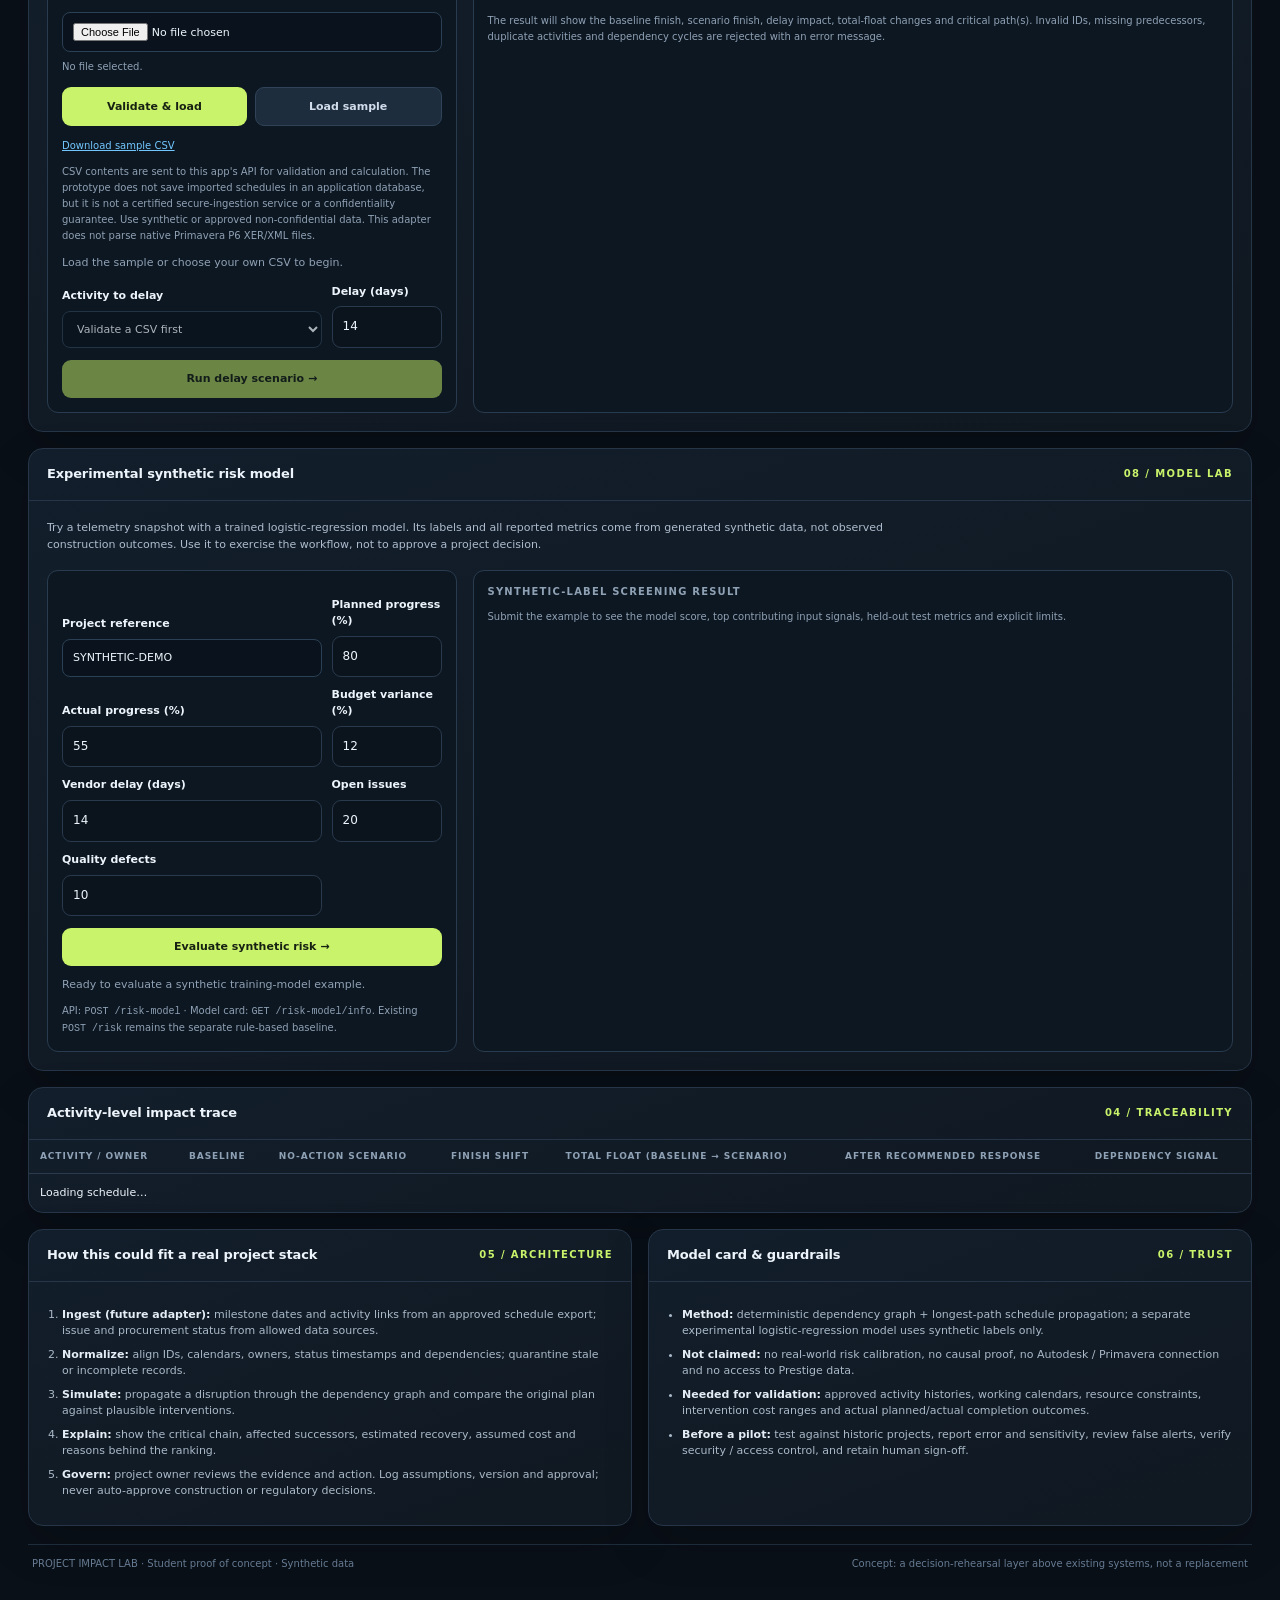
==== commit 058c8d42: "Add risk model panel while preserving CSV data-flow safeguards" ====
--- a/static/index.html
+++ b/static/index.html
@@ -159,7 +159,7 @@
             <button id="loadSampleCsvButton" class="btn btn-secondary" type="button">Load sample</button>
           </div>
           <div class="csvsmall" style="margin-top:12px"><a href="/sample-schedule.csv" download style="color:var(--blue)">Download sample CSV</a></div>
-          <div class="csvsmall" style="margin-top:10px">The file is processed for this request and is not saved in an application database. Use synthetic or non-confidential data. This documented CSV adapter does not parse native Primavera P6 XER/XML files.</div>
+          <div class="csvsmall" style="margin-top:10px">CSV contents are sent to this app's API for validation and calculation. The prototype does not save imported schedules in an application database, but it is not a certified secure-ingestion service or a confidentiality guarantee. Use synthetic or approved non-confidential data. This adapter does not parse native Primavera P6 XER/XML files.</div>
           <div id="csvStatus" class="csvstatus" role="status" aria-live="polite">Load the sample or choose your own CSV to begin.</div>
           <div class="csvcontrols">
             <div><label for="csvDisruptedTask">Activity to delay</label><select class="csvinput" id="csvDisruptedTask" disabled><option value="">Validate a CSV first</option></select></div>
@@ -507,7 +507,10 @@
     '',
     'IMPORTANT LIMITS',
     'This model uses finish-to-start links and durations. It does not evaluate working calendars, lags, resources, contracts, regulatory approvals, or site conditions.',
-    'Imported schedules are not saved by the application. This text export is generated in the browser and may contain task names from the source CSV.',
+    'CSV contents are sent to this app API for validation and calculation.',
+    'Imported schedules are not saved by the application as database records.',
+    'Non-persistence is not a confidentiality or host/provider non-retention guarantee.',
+    'This text export is generated in the browser and may contain task names from the source CSV.',
     'Use synthetic or authorised non-confidential data. Review this brief with project controls before making decisions.'
   ].filter(function(line){return line !== null && line !== undefined;}).join('\n');
 }
@@ -525,7 +528,7 @@
   link.click();
   link.remove();
   setTimeout(function(){URL.revokeObjectURL(url);},1000);
-  setCsvStatus('Decision brief downloaded. Check assumptions and sharing permissions before forwarding. No schedule is saved by this application.','success');
+  setCsvStatus('Decision brief downloaded. Check assumptions and sharing permissions before forwarding. Schedules are not persisted as application database records.','success');
 }
 document.getElementById('downloadCsvBriefButton').addEventListener('click',downloadCsvDecisionBrief);
 
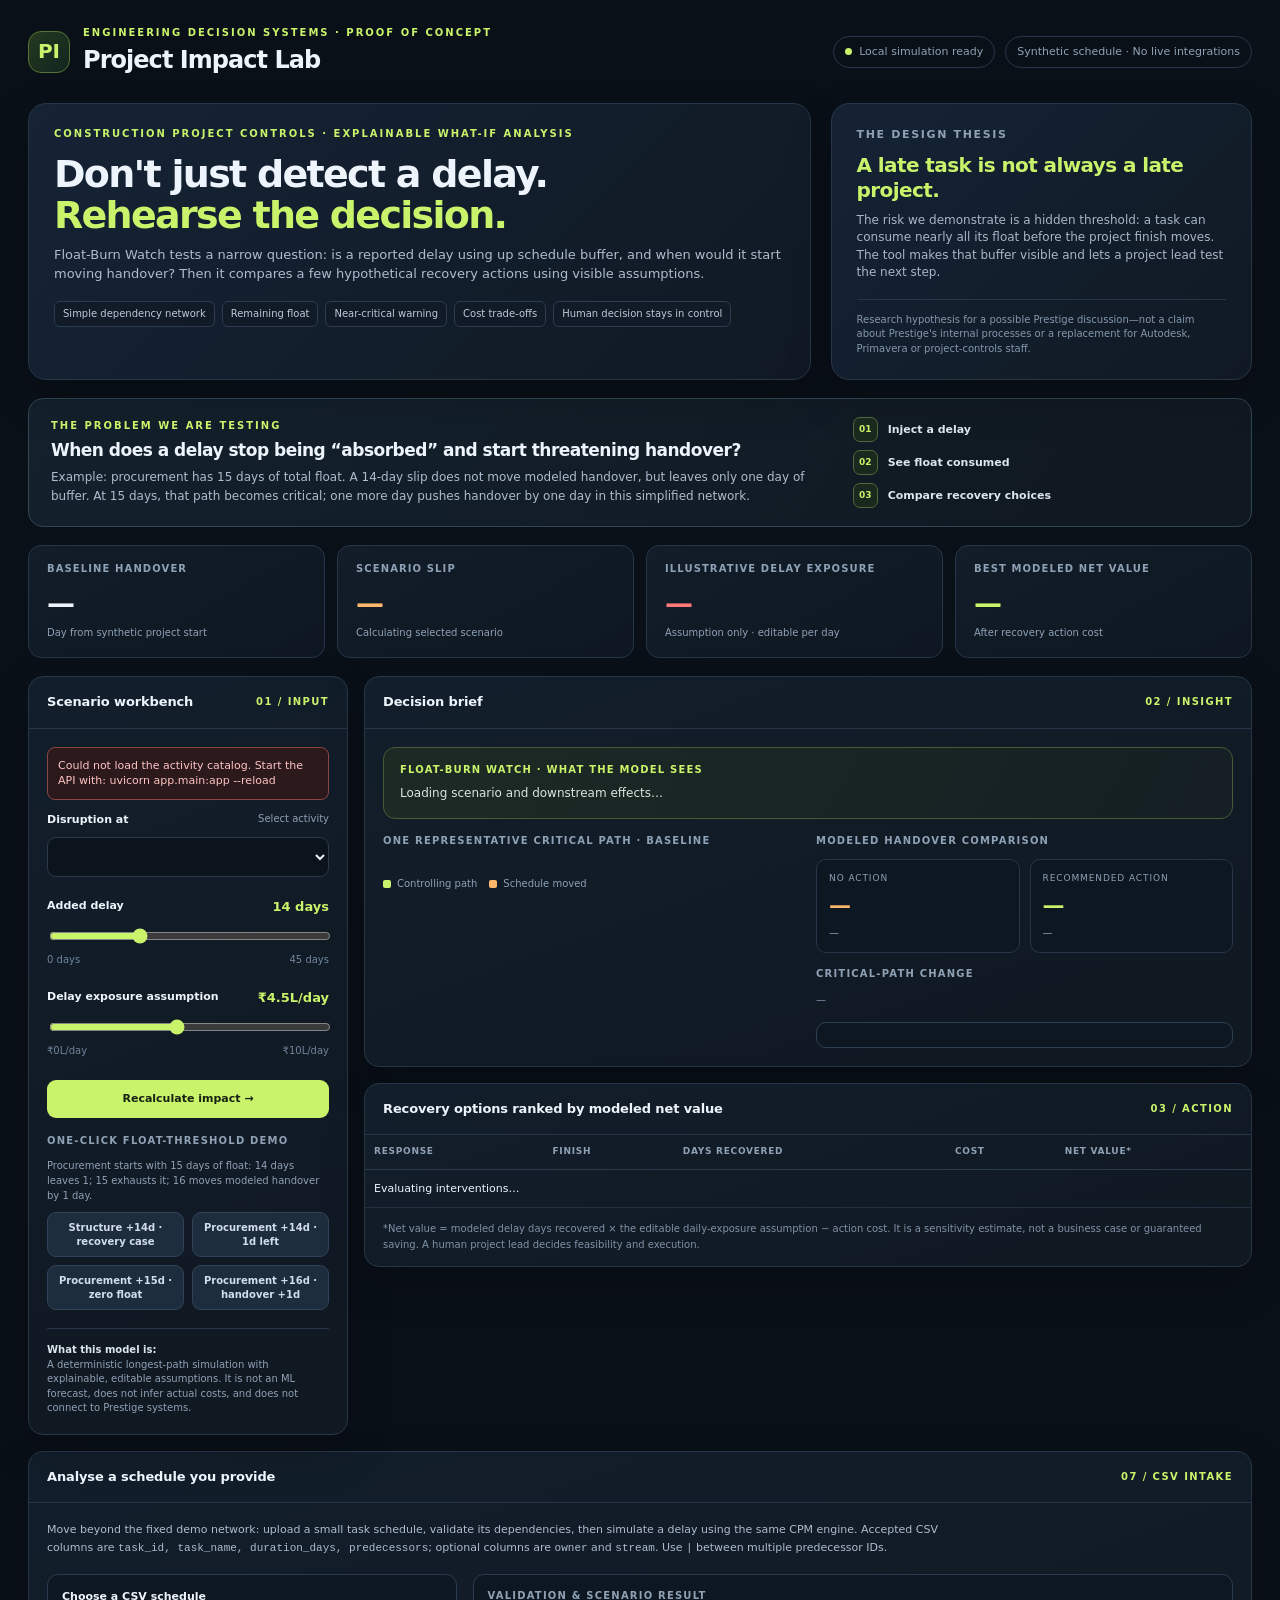
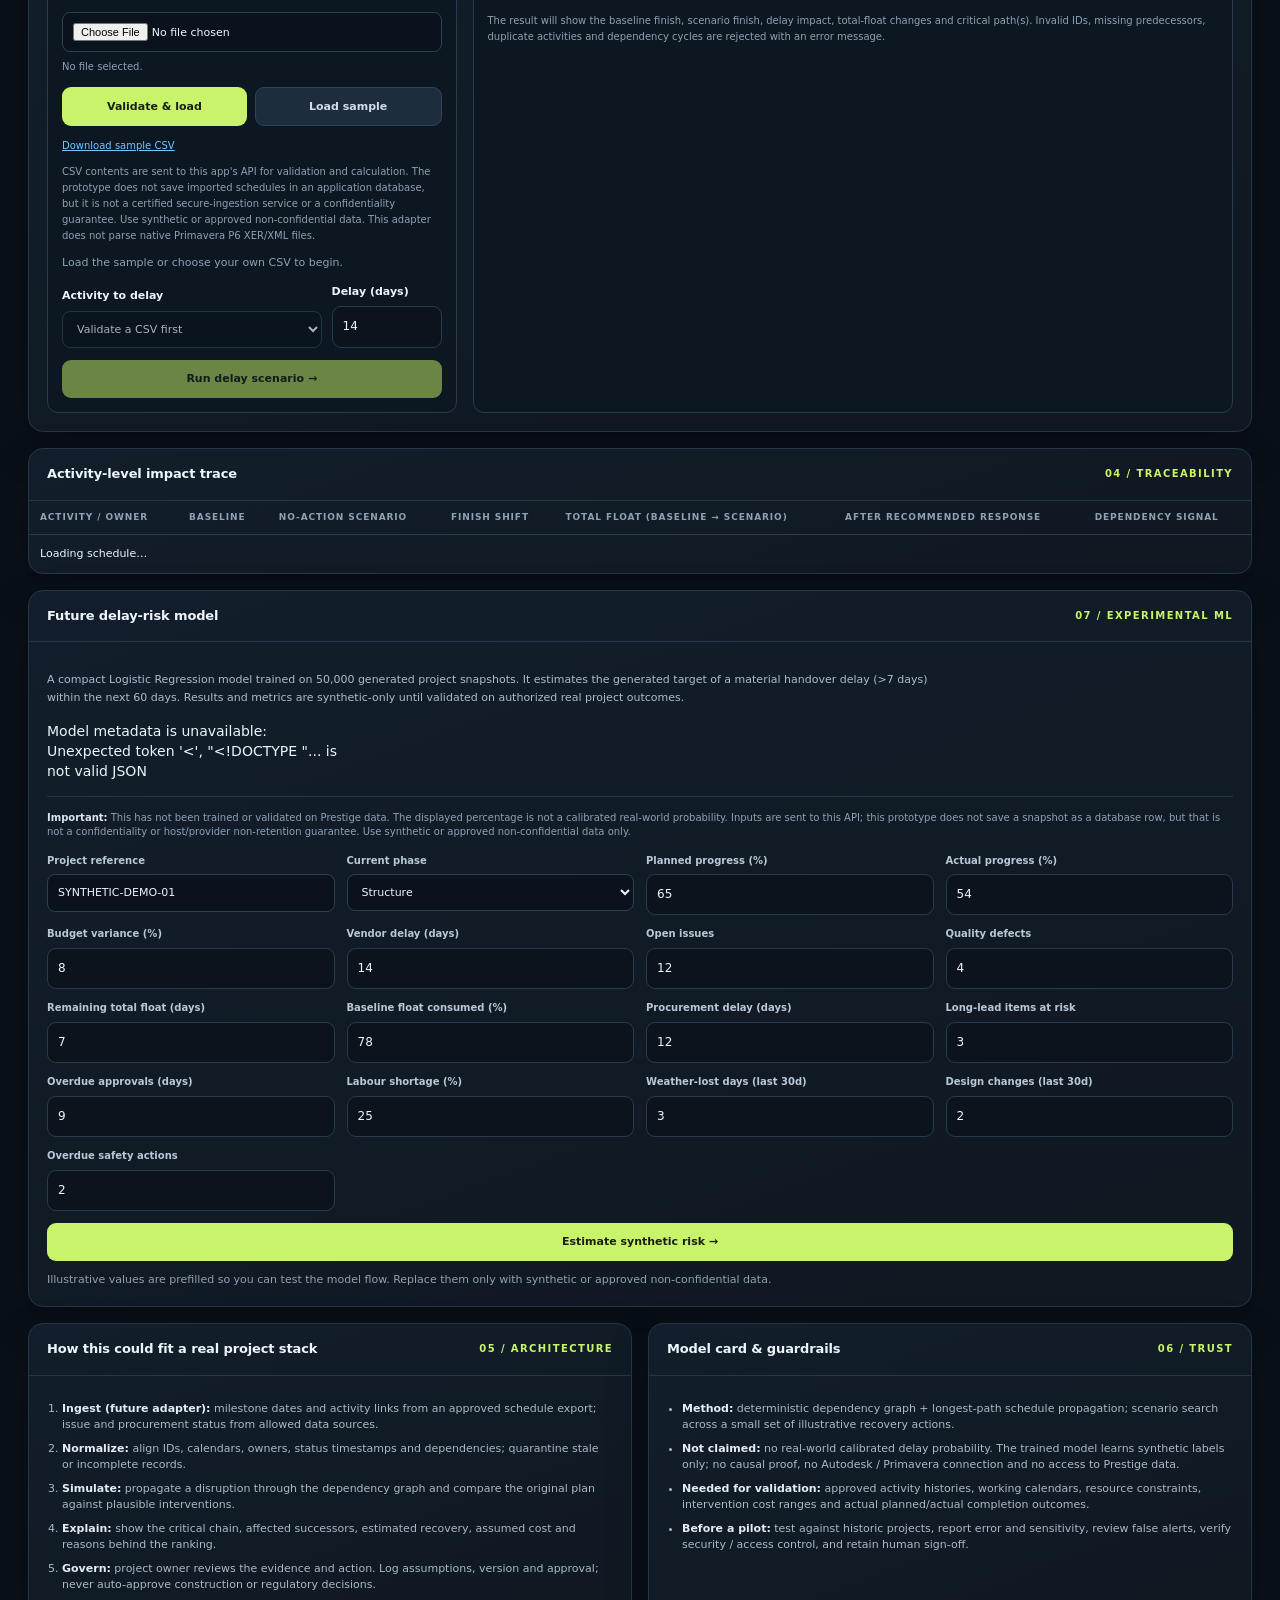
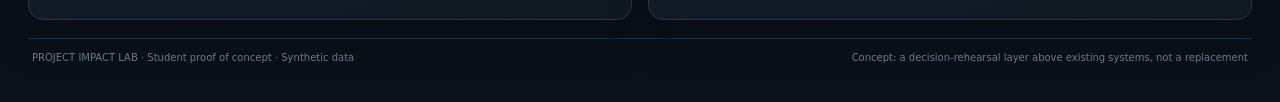
==== commit bdbabcb5: "Add experimental trained risk-model form and result panel" ====
--- a/static/index.html
+++ b/static/index.html
@@ -39,6 +39,19 @@
 
 @media(max-width:1050px){.hero{grid-template-columns:1fr}.problem-brief{grid-template-columns:1fr}.layout{grid-template-columns:1fr}.analysisgrid{grid-template-columns:1fr}.hero-copy h2{font-size:30px}}
 @media(max-width:680px){.wrap{padding:16px 12px 28px}.top{align-items:flex-start;flex-direction:column}.brand h1{font-size:21px}.kpis{grid-template-columns:1fr 1fr}.kpi .value{font-size:24px}.hero-copy,.thesis{padding:17px}.panelbody{padding:13px}.footgrid{grid-template-columns:1fr}.analysisgrid{gap:12px}}
+
+.riskformgrid{display:grid;grid-template-columns:repeat(4,minmax(0,1fr));gap:12px;margin-top:14px}
+.riskfield{min-width:0}.riskfield label{display:block;font-size:10px;color:#b9c8d8;font-weight:800;margin-bottom:6px}
+.riskmodelmetrics{display:grid;grid-template-columns:repeat(4,minmax(0,1fr));gap:8px;margin:14px 0}
+.riskmetric{background:#0d1721;border:1px solid #293b4e;border-radius:9px;padding:11px}
+.riskmetric strong{display:block;font-size:17px;color:var(--lime);margin-bottom:3px}
+.riskmetric span{font-size:9px;color:var(--muted);line-height:1.45}
+.riskresultgrid{display:grid;grid-template-columns:repeat(4,minmax(0,1fr));gap:8px;margin-top:14px}
+.riskdriver{padding:8px 0;border-bottom:1px solid #223142;font-size:11px}
+.riskdriver:last-child{border-bottom:0}
+@media(max-width:1000px){.riskformgrid{grid-template-columns:repeat(2,minmax(0,1fr))}.riskmodelmetrics,.riskresultgrid{grid-template-columns:repeat(2,minmax(0,1fr))}}
+@media(max-width:520px){.riskformgrid,.riskmodelmetrics,.riskresultgrid{grid-template-columns:1fr}}
+
 </style>
 </head>
 <body>
@@ -190,49 +203,6 @@
   </section>
 
   <div style="height:16px"></div>
-  <section class="panel" id="riskModelPanel">
-    <div class="panelhead"><h3>Experimental synthetic risk model</h3><span class="index">08 / MODEL LAB</span></div>
-    <div class="panelbody">
-      <div class="csvintro">Try a telemetry snapshot with a trained logistic-regression model. Its labels and all reported metrics come from generated synthetic data, not observed construction outcomes. Use it to exercise the workflow, not to approve a project decision.</div>
-      <div class="csvgrid">
-        <div class="csvbox">
-          <form id="riskModelForm">
-            <div class="csvcontrols">
-              <div><label for="riskProjectId">Project reference</label><input class="csvinput" id="riskProjectId" name="project_id" maxlength="80" value="SYNTHETIC-DEMO" required></div>
-              <div><label for="riskPlannedProgress">Planned progress (%)</label><input class="csvinput" id="riskPlannedProgress" name="planned_progress" type="number" min="0" max="100" step="0.1" value="80" required></div>
-              <div><label for="riskActualProgress">Actual progress (%)</label><input class="csvinput" id="riskActualProgress" name="actual_progress" type="number" min="0" max="100" step="0.1" value="55" required></div>
-              <div><label for="riskBudgetVariance">Budget variance (%)</label><input class="csvinput" id="riskBudgetVariance" name="budget_variance_pct" type="number" min="-100" max="500" step="0.1" value="12" required></div>
-              <div><label for="riskVendorDelay">Vendor delay (days)</label><input class="csvinput" id="riskVendorDelay" name="vendor_delay_days" type="number" min="0" max="365" step="1" value="14" required></div>
-              <div><label for="riskOpenIssues">Open issues</label><input class="csvinput" id="riskOpenIssues" name="open_issues" type="number" min="0" max="10000" step="1" value="20" required></div>
-              <div><label for="riskQualityDefects">Quality defects</label><input class="csvinput" id="riskQualityDefects" name="quality_defects" type="number" min="0" max="10000" step="1" value="10" required></div>
-            </div>
-            <div class="csvbuttons" style="margin-top:12px"><button id="runRiskModelButton" class="btn btn-primary" type="submit">Evaluate synthetic risk →</button></div>
-          </form>
-          <div id="riskModelStatus" class="csvstatus" role="status" aria-live="polite">Ready to evaluate a synthetic training-model example.</div>
-          <div class="csvsmall" style="margin-top:10px">API: <code>POST /risk-model</code> · Model card: <code>GET /risk-model/info</code>. Existing <code>POST /risk</code> remains the separate rule-based baseline.</div>
-        </div>
-        <div class="csvbox">
-          <div class="sectionlabel">Synthetic-label screening result</div>
-          <div id="riskModelOutputEmpty" class="csvsmall">Submit the example to see the model score, top contributing input signals, held-out test metrics and explicit limits.</div>
-          <div id="riskModelOutput" hidden>
-            <div class="csvsummary">
-              <div class="stat"><div class="statlabel">Synthetic-label score</div><div id="riskModelProbability" class="statvalue">—</div><div class="csvsmall">Not a real-world delay probability</div></div>
-              <div class="stat"><div class="statlabel">Screening band</div><div id="riskModelBand" class="statvalue">—</div><div id="riskModelVersion" class="csvsmall">—</div></div>
-            </div>
-            <div id="riskModelDefinition" class="csvsmall" style="margin-top:8px"></div>
-            <div class="sectionlabel" style="margin-top:14px">Largest positive model terms</div>
-            <ul id="riskModelSignals" class="listclean"></ul>
-            <div class="sectionlabel" style="margin-top:14px">Synthetic validation evidence</div>
-            <div id="riskModelMetrics" class="csvsmall"></div>
-            <div class="sectionlabel" style="margin-top:14px">Warnings</div>
-            <ul id="riskModelWarnings" class="listclean"></ul>
-          </div>
-        </div>
-      </div>
-    </div>
-  </section>
-
-  <div style="height:16px"></div>
   <section class="panel">
     <div class="panelhead"><h3>Activity-level impact trace</h3><span class="index">04 / TRACEABILITY</span></div>
     <div class="schedule-wrap">
@@ -241,9 +211,47 @@
   </section>
 
   <div style="height:16px"></div>
+  <section class="panel" id="riskModelPanel">
+    <div class="panelhead"><h3>Future delay-risk model</h3><span class="index">07 / EXPERIMENTAL ML</span></div>
+    <div class="panelbody">
+      <p class="csvintro">A compact Logistic Regression model trained on 50,000 generated project snapshots. It estimates the generated target of a material handover delay (&gt;7 days) within the next 60 days. Results and metrics are synthetic-only until validated on authorized real project outcomes.</p>
+      <div class="riskmodelmetrics" id="riskModelMetrics"><div class="riskmetric"><strong>Loading…</strong><span>Model metadata and holdout metrics</span></div></div>
+      <div class="assumption"><strong style="color:#dce6ef">Important:</strong> This has not been trained or validated on Prestige data. The displayed percentage is not a calibrated real-world probability. Inputs are sent to this API; this prototype does not save a snapshot as a database row, but that is not a confidentiality or host/provider non-retention guarantee. Use synthetic or approved non-confidential data only.</div>
+      <form id="riskModelForm" autocomplete="off">
+        <div class="riskformgrid">
+          <div class="riskfield"><label for="riskProjectId">Project reference</label><input class="csvinput" id="riskProjectId" type="text" maxlength="80" value="SYNTHETIC-DEMO-01" required></div>
+          <div class="riskfield"><label for="riskPhase">Current phase</label><select class="csvinput" id="riskPhase" required><option value="design">Design</option><option value="structure" selected>Structure</option><option value="envelope">Envelope / facade</option><option value="finishes">Finishes</option><option value="commissioning">Commissioning</option></select></div>
+          <div class="riskfield"><label for="riskPlanned">Planned progress (%)</label><input class="csvinput" id="riskPlanned" type="number" min="0" max="100" step="0.1" value="65" required></div>
+          <div class="riskfield"><label for="riskActual">Actual progress (%)</label><input class="csvinput" id="riskActual" type="number" min="0" max="100" step="0.1" value="54" required></div>
+          <div class="riskfield"><label for="riskBudget">Budget variance (%)</label><input class="csvinput" id="riskBudget" type="number" min="-100" max="500" step="0.1" value="8" required></div>
+          <div class="riskfield"><label for="riskVendor">Vendor delay (days)</label><input class="csvinput" id="riskVendor" type="number" min="0" max="365" value="14" required></div>
+          <div class="riskfield"><label for="riskIssues">Open issues</label><input class="csvinput" id="riskIssues" type="number" min="0" max="10000" value="12" required></div>
+          <div class="riskfield"><label for="riskDefects">Quality defects</label><input class="csvinput" id="riskDefects" type="number" min="0" max="10000" value="4" required></div>
+          <div class="riskfield"><label for="riskFloat">Remaining total float (days)</label><input class="csvinput" id="riskFloat" type="number" min="-365" max="365" value="7" required></div>
+          <div class="riskfield"><label for="riskFloatUsed">Baseline float consumed (%)</label><input class="csvinput" id="riskFloatUsed" type="number" min="0" max="1000" step="0.1" value="78" required></div>
+          <div class="riskfield"><label for="riskProcurement">Procurement delay (days)</label><input class="csvinput" id="riskProcurement" type="number" min="0" max="365" value="12" required></div>
+          <div class="riskfield"><label for="riskLongLead">Long-lead items at risk</label><input class="csvinput" id="riskLongLead" type="number" min="0" max="500" value="3" required></div>
+          <div class="riskfield"><label for="riskApproval">Overdue approvals (days)</label><input class="csvinput" id="riskApproval" type="number" min="0" max="365" value="9" required></div>
+          <div class="riskfield"><label for="riskLabour">Labour shortage (%)</label><input class="csvinput" id="riskLabour" type="number" min="0" max="100" step="0.1" value="25" required></div>
+          <div class="riskfield"><label for="riskWeather">Weather-lost days (last 30d)</label><input class="csvinput" id="riskWeather" type="number" min="0" max="90" value="3" required></div>
+          <div class="riskfield"><label for="riskChanges">Design changes (last 30d)</label><input class="csvinput" id="riskChanges" type="number" min="0" max="365" value="2" required></div>
+          <div class="riskfield"><label for="riskSafety">Overdue safety actions</label><input class="csvinput" id="riskSafety" type="number" min="0" max="1000" value="2" required></div>
+        </div>
+        <div class="csvbuttons"><button id="runRiskModelButton" class="btn btn-primary" type="submit">Estimate synthetic risk →</button></div>
+      </form>
+      <div id="riskModelStatus" class="csvstatus" role="status" aria-live="polite">Illustrative values are prefilled so you can test the model flow. Replace them only with synthetic or approved non-confidential data.</div>
+      <div id="riskModelOutput" hidden>
+        <div id="riskModelSummary" class="riskresultgrid"></div>
+        <div class="csvbox" style="margin-top:12px"><strong style="font-size:11px">Largest positive model associations</strong><div class="csvsmall" style="margin-top:4px">These are additive associations within the fitted model, not causal explanations.</div><div id="riskModelDrivers"></div></div>
+        <div id="riskModelDisclaimer" class="csvsmall" style="margin-top:10px"></div>
+      </div>
+    </div>
+  </section>
+
+  <div style="height:16px"></div>
   <section class="footgrid">
     <div class="panel"><div class="panelhead"><h3>How this could fit a real project stack</h3><span class="index">05 / ARCHITECTURE</span></div><div class="panelbody"><ol class="listclean"><li><strong style="color:#e4edf5">Ingest (future adapter):</strong> milestone dates and activity links from an approved schedule export; issue and procurement status from allowed data sources.</li><li><strong style="color:#e4edf5">Normalize:</strong> align IDs, calendars, owners, status timestamps and dependencies; quarantine stale or incomplete records.</li><li><strong style="color:#e4edf5">Simulate:</strong> propagate a disruption through the dependency graph and compare the original plan against plausible interventions.</li><li><strong style="color:#e4edf5">Explain:</strong> show the critical chain, affected successors, estimated recovery, assumed cost and reasons behind the ranking.</li><li><strong style="color:#e4edf5">Govern:</strong> project owner reviews the evidence and action. Log assumptions, version and approval; never auto-approve construction or regulatory decisions.</li></ol></div></div>
-    <div class="panel"><div class="panelhead"><h3>Model card & guardrails</h3><span class="index">06 / TRUST</span></div><div class="panelbody"><ul class="listclean"><li><strong style="color:#e4edf5">Method:</strong> deterministic dependency graph + longest-path schedule propagation; a separate experimental logistic-regression model uses synthetic labels only.</li><li><strong style="color:#e4edf5">Not claimed:</strong> no real-world risk calibration, no causal proof, no Autodesk / Primavera connection and no access to Prestige data.</li><li><strong style="color:#e4edf5">Needed for validation:</strong> approved activity histories, working calendars, resource constraints, intervention cost ranges and actual planned/actual completion outcomes.</li><li><strong style="color:#e4edf5">Before a pilot:</strong> test against historic projects, report error and sensitivity, review false alerts, verify security / access control, and retain human sign-off.</li></ul></div></div>
+    <div class="panel"><div class="panelhead"><h3>Model card & guardrails</h3><span class="index">06 / TRUST</span></div><div class="panelbody"><ul class="listclean"><li><strong style="color:#e4edf5">Method:</strong> deterministic dependency graph + longest-path schedule propagation; scenario search across a small set of illustrative recovery actions.</li><li><strong style="color:#e4edf5">Not claimed:</strong> no real-world calibrated delay probability. The trained model learns synthetic labels only; no causal proof, no Autodesk / Primavera connection and no access to Prestige data.</li><li><strong style="color:#e4edf5">Needed for validation:</strong> approved activity histories, working calendars, resource constraints, intervention cost ranges and actual planned/actual completion outcomes.</li><li><strong style="color:#e4edf5">Before a pilot:</strong> test against historic projects, report error and sensitivity, review false alerts, verify security / access control, and retain human sign-off.</li></ul></div></div>
   </section>
   <footer class="footer"><span>PROJECT IMPACT LAB · Student proof of concept · Synthetic data</span><span>Concept: a decision-rehearsal layer above existing systems, not a replacement</span></footer>
 </div>
@@ -443,6 +451,12 @@
   document.getElementById('csvTaskRows').innerHTML=rows;
 }
 function buildCsvDecisionBrief(result){
+  function briefText(value){
+    return String(value == null ? '' : value)
+      .replace(/[\u0000-\u001F\u007F-\u009F\u2028\u2029]/g,' ')
+      .replace(/\s+/g,' ')
+      .trim();
+  }
   var activities=result.activities || [];
   var disrupted=result.disrupted_task_id
     ? activities.find(function(task){return task.task_id===result.disrupted_task_id;})
@@ -450,7 +464,7 @@
   function pathLines(label, paths){
     var output=[label+':'];
     (paths || []).forEach(function(path,index){
-      output.push('  CP'+(index+1)+': '+path.join(' -> '));
+      output.push('  CP'+(index+1)+': '+path.map(briefText).join(' -> '));
     });
     if(!paths || !paths.length) output.push('  None returned.');
     return output;
@@ -461,13 +475,13 @@
         task.baseline_total_float_days>0 && task.scenario_total_float_days<=3
           ? 'Near-critical'
           : 'Buffer available'));
-    return task.task_id+' — '+task.task_name+
+    return briefText(task.task_id)+' — '+briefText(task.task_name)+
       ' | finish: Day '+task.baseline_early_finish_day+' -> Day '+task.scenario_early_finish_day+
       ' | total float: '+task.baseline_total_float_days+'d -> '+task.scenario_total_float_days+'d'+
       ' | '+signal;
   });
   var disruptionLines=disrupted
-    ? ['Activity: '+disrupted.task_id+' — '+disrupted.task_name,
+    ? ['Activity: '+briefText(disrupted.task_id)+' — '+briefText(disrupted.task_name),
        'Added delay: '+result.delay_days+' day(s)',
        'Total float: '+result.disrupted_task_baseline_total_float_days+'d -> '+result.disrupted_task_scenario_total_float_days+'d',
        'Float consumed: '+result.disrupted_task_float_consumed_days+' day(s)']
@@ -492,7 +506,7 @@
     'Critical paths: '+result.baseline_critical_path_count+' baseline; '+result.scenario_critical_path_count+' in scenario',
     '',
     'KEY INTERPRETATION',
-    result.key_insight,
+    briefText(result.key_insight),
     '',
     ...pathLines('BASELINE CRITICAL PATHS',result.baseline_critical_paths),
     ...pathLines('SCENARIO CRITICAL PATHS',result.scenario_critical_paths),
@@ -502,8 +516,8 @@
     ...trace,
     '',
     'VALIDATION SCOPE',
-    result.validation_scope || 'Task dependencies and durations were validated by the schedule analyzer.',
-    result.format_note || '',
+    briefText(result.validation_scope || 'Task dependencies and durations were validated by the schedule analyzer.'),
+    briefText(result.format_note || ''),
     '',
     'IMPORTANT LIMITS',
     'This model uses finish-to-start links and durations. It does not evaluate working calendars, lags, resources, contracts, regulatory approvals, or site conditions.',
@@ -528,77 +542,9 @@
   link.click();
   link.remove();
   setTimeout(function(){URL.revokeObjectURL(url);},1000);
-  setCsvStatus('Decision brief downloaded. Check assumptions and sharing permissions before forwarding. Schedules are not persisted as application database records.','success');
+  setCsvStatus('Decision brief downloaded. Check assumptions and sharing permissions before forwarding. No schedule is saved by this application.','success');
 }
 document.getElementById('downloadCsvBriefButton').addEventListener('click',downloadCsvDecisionBrief);
-
-var riskModelForm = document.getElementById('riskModelForm');
-var runRiskModelButton = document.getElementById('runRiskModelButton');
-
-function renderRiskModelResult(result){
-  document.getElementById('riskModelOutputEmpty').hidden=true;
-  document.getElementById('riskModelOutput').hidden=false;
-  document.getElementById('riskModelProbability').textContent=Number(result.synthetic_label_probability_pct).toFixed(1)+'%';
-  document.getElementById('riskModelBand').textContent=result.risk_band;
-  document.getElementById('riskModelBand').className='statvalue '+(result.risk_band==='HIGH'?'warn':(result.risk_band==='WATCH'?'neutral':'accent'));
-  document.getElementById('riskModelVersion').textContent=result.model_version+' · '+result.model_status;
-  document.getElementById('riskModelDefinition').textContent='Model target: '+result.event_definition;
-  var signals=document.getElementById('riskModelSignals');
-  signals.textContent='';
-  (result.top_signals||[]).forEach(function(signal){
-    var item=document.createElement('li');
-    item.textContent=signal;
-    signals.appendChild(item);
-  });
-  var metrics=document.getElementById('riskModelMetrics');
-  metrics.textContent='Training rows: '+result.training_sample_count.toLocaleString()+
-    ' · validation rows: '+result.validation_sample_count.toLocaleString()+
-    ' · independent synthetic test rows: '+result.heldout_test_sample_count.toLocaleString()+
-    '. Test ROC AUC '+Number(result.heldout_test_roc_auc).toFixed(3)+
-    '; Brier score '+Number(result.heldout_test_brier_score).toFixed(3)+
-    '; log loss '+Number(result.heldout_test_log_loss).toFixed(3)+
-    '. Shifted synthetic check: event rate '+Number(result.shift_stress_positive_rate_pct).toFixed(1)+
-    '%; log loss '+Number(result.shift_stress_log_loss).toFixed(3)+'.';
-  var warnings=document.getElementById('riskModelWarnings');
-  warnings.textContent='';
-  (result.warnings||[]).slice(0,4).forEach(function(warning){
-    var item=document.createElement('li');
-    item.textContent=warning;
-    warnings.appendChild(item);
-  });
-}
-riskModelForm.addEventListener('submit',async function(event){
-  event.preventDefault();
-  if(!riskModelForm.reportValidity()) return;
-  var payload={
-    project_id:document.getElementById('riskProjectId').value.trim(),
-    planned_progress:Number(document.getElementById('riskPlannedProgress').value),
-    actual_progress:Number(document.getElementById('riskActualProgress').value),
-    budget_variance_pct:Number(document.getElementById('riskBudgetVariance').value),
-    vendor_delay_days:Number(document.getElementById('riskVendorDelay').value),
-    open_issues:Number(document.getElementById('riskOpenIssues').value),
-    quality_defects:Number(document.getElementById('riskQualityDefects').value)
-  };
-  runRiskModelButton.disabled=true;
-  runRiskModelButton.textContent='Evaluating synthetic model…';
-  var status=document.getElementById('riskModelStatus');
-  status.textContent='Validating telemetry and evaluating the versioned model…';
-  status.className='csvstatus';
-  try{
-    var response=await fetch('/risk-model',{method:'POST',headers:{'Content-Type':'application/json'},body:JSON.stringify(payload)});
-    var body=await response.json();
-    if(!response.ok) throw new Error(typeof body.detail==='string'?body.detail:'Model request failed validation.');
-    renderRiskModelResult(body);
-    status.textContent='Experimental result ready. Review the warnings before interpreting the score.';
-    status.className='csvstatus success';
-  }catch(error){
-    status.textContent=error.message || 'Could not evaluate the experimental model.';
-    status.className='csvstatus error';
-  }finally{
-    runRiskModelButton.disabled=false;
-    runRiskModelButton.textContent='Evaluate synthetic risk →';
-  }
-});
 
 async function submitCsvAnalysis(disruptedId, delayDays){
   if(!customCsvText){setCsvStatus('Choose a CSV file or load the sample first.','error');return;}
@@ -675,6 +621,114 @@
 });
 
 loadCatalog().then(recalculate).catch(function(error){setError(error.message+' Start the API with: uvicorn app.main:app --reload');});
+
+
+
+function renderRiskModelMetrics(info){
+  var metrics=info.test_metrics||{};
+  var source=info.data_source==='synthetic_generator'?'Synthetic generator':'Approved labelled CSV';
+  var cards=[
+    [Number(info.dataset_rows||0).toLocaleString(), 'Training rows · '+source],
+    [metrics.roc_auc==null?'—':Number(metrics.roc_auc).toFixed(3), 'Test ROC-AUC · ranking only'],
+    [metrics.brier_score==null?'—':Number(metrics.brier_score).toFixed(3), 'Test Brier score · lower is better'],
+    [metrics.precision_at_0_5==null?'—':(Number(metrics.precision_at_0_5)*100).toFixed(1)+'%', 'Precision at 0.50 score threshold']
+  ];
+  document.getElementById('riskModelMetrics').innerHTML=cards.map(function(card){
+    return '<div class="riskmetric"><strong>'+safeText(card[0])+'</strong><span>'+safeText(card[1])+'</span></div>';
+  }).join('');
+  document.getElementById('riskModelMetrics').innerHTML += '<div class="csvsmall" style="grid-column:1/-1">Test holdout: '+safeText(String((info.split_rows||{}).test||'—'))+' snapshots. Evaluation scope: '+safeText(info.data_source==='synthetic_generator'?'synthetic holdout only':'project-group holdout from supplied labelled data')+'. ROC-AUC is not probability calibration.</div>';
+}
+async function loadRiskModelMetrics(){
+  try{
+    var response=await fetch('/api/risk/model-info');
+    var body=await response.json();
+    if(!response.ok) throw new Error('Could not load model metadata.');
+    renderRiskModelMetrics(body);
+  }catch(error){
+    document.getElementById('riskModelMetrics').textContent='Model metadata is unavailable: '+error.message;
+  }
+}
+function riskNumber(id){return Number(document.getElementById(id).value);}
+function renderRiskModelOutcome(data){
+  var output=document.getElementById('riskModelOutput');
+  var status=document.getElementById('riskModelStatus');
+  output.hidden=false;
+  if(!data.score_available){
+    document.getElementById('riskModelSummary').innerHTML='';
+    document.getElementById('riskModelDrivers').textContent='No score returned.';
+    var reasons=[];
+    if((data.missing_optional_fields||[]).length) reasons.push('Missing inputs: '+data.missing_optional_fields.join(', ')+'.');
+    if((data.out_of_training_range_fields||[]).length) reasons.push('Outside training support: '+data.out_of_training_range_fields.join(', ')+'.');
+    status.className='csvstatus error';
+    status.textContent='Score withheld by design. '+reasons.join(' ')+' Provide more complete values or train and evaluate the model on approved labelled data representative of these ranges.';
+    document.getElementById('riskModelDisclaimer').textContent=data.interpretation_warning||'No score should be used for project decisions.';
+    return;
+  }
+  status.className='csvstatus success';
+  status.textContent='Model returned a synthetic-only research score. Do not use it as a real-world probability or an approved decision.';
+  var metric=data.test_metrics||{};
+  var cards=[
+    [''+Number(data.synthetic_model_probability_pct).toFixed(1)+'%','Synthetic-model score · not Prestige-calibrated'],
+    [safeText(data.risk_band),'Illustrative model band'],
+    [Number(data.data_completeness_pct).toFixed(1)+'%','Input completeness'],
+    [metric.roc_auc==null?'—':Number(metric.roc_auc).toFixed(3),'Synthetic / pilot test ROC-AUC']
+  ];
+  document.getElementById('riskModelSummary').innerHTML=cards.map(function(card){
+    return '<div class="riskmetric"><strong>'+safeText(card[0])+'</strong><span>'+safeText(card[1])+'</span></div>';
+  }).join('');
+  var contributors=data.top_model_contributors||[];
+  document.getElementById('riskModelDrivers').innerHTML=contributors.length?contributors.map(function(item){
+    return '<div class="riskdriver"><strong>'+safeText(item.label)+'</strong><div class="csvsmall">Model contribution: '+Number(item.contribution_log_odds).toFixed(3)+' log-odds relative to the training mean; not a causal effect.</div></div>';
+  }).join(''):'No positive above-reference model associations were returned.';
+  document.getElementById('riskModelDisclaimer').textContent=data.interpretation_warning||'Experimental score; require human review.';
+}
+document.getElementById('riskModelForm').addEventListener('submit',async function(event){
+  event.preventDefault();
+  var button=document.getElementById('runRiskModelButton');
+  var status=document.getElementById('riskModelStatus');
+  if(!this.reportValidity()) return;
+  button.disabled=true;
+  button.textContent='Scoring synthetic snapshot…';
+  status.className='csvstatus';
+  status.textContent='Calculating the model score and checking input support…';
+  var payload={
+    project_id:document.getElementById('riskProjectId').value.trim(),
+    phase:document.getElementById('riskPhase').value,
+    planned_progress:riskNumber('riskPlanned'),
+    actual_progress:riskNumber('riskActual'),
+    budget_variance_pct:riskNumber('riskBudget'),
+    vendor_delay_days:riskNumber('riskVendor'),
+    open_issues:riskNumber('riskIssues'),
+    quality_defects:riskNumber('riskDefects'),
+    total_float_days:riskNumber('riskFloat'),
+    float_consumed_pct:riskNumber('riskFloatUsed'),
+    procurement_delay_days:riskNumber('riskProcurement'),
+    long_lead_items_at_risk:riskNumber('riskLongLead'),
+    approval_overdue_days:riskNumber('riskApproval'),
+    labour_shortage_pct:riskNumber('riskLabour'),
+    weather_lost_days_30d:riskNumber('riskWeather'),
+    design_changes_30d:riskNumber('riskChanges'),
+    safety_actions_overdue:riskNumber('riskSafety')
+  };
+  try{
+    var response=await fetch('/api/risk/predict',{method:'POST',headers:{'Content-Type':'application/json'},body:JSON.stringify(payload)});
+    var body=await response.json();
+    if(!response.ok){
+      var detail=body.detail;
+      throw new Error(Array.isArray(detail)?detail.map(function(x){return x.msg;}).join('; '):(detail||'Risk prediction failed.'));
+    }
+    renderRiskModelOutcome(body);
+  }catch(error){
+    status.className='csvstatus error';
+    status.textContent=error.message||'Risk prediction failed.';
+    document.getElementById('riskModelOutput').hidden=true;
+  }finally{
+    button.disabled=false;
+    button.textContent='Estimate synthetic risk →';
+  }
+});
+loadRiskModelMetrics();
+
 </script>
 </body>
 </html>
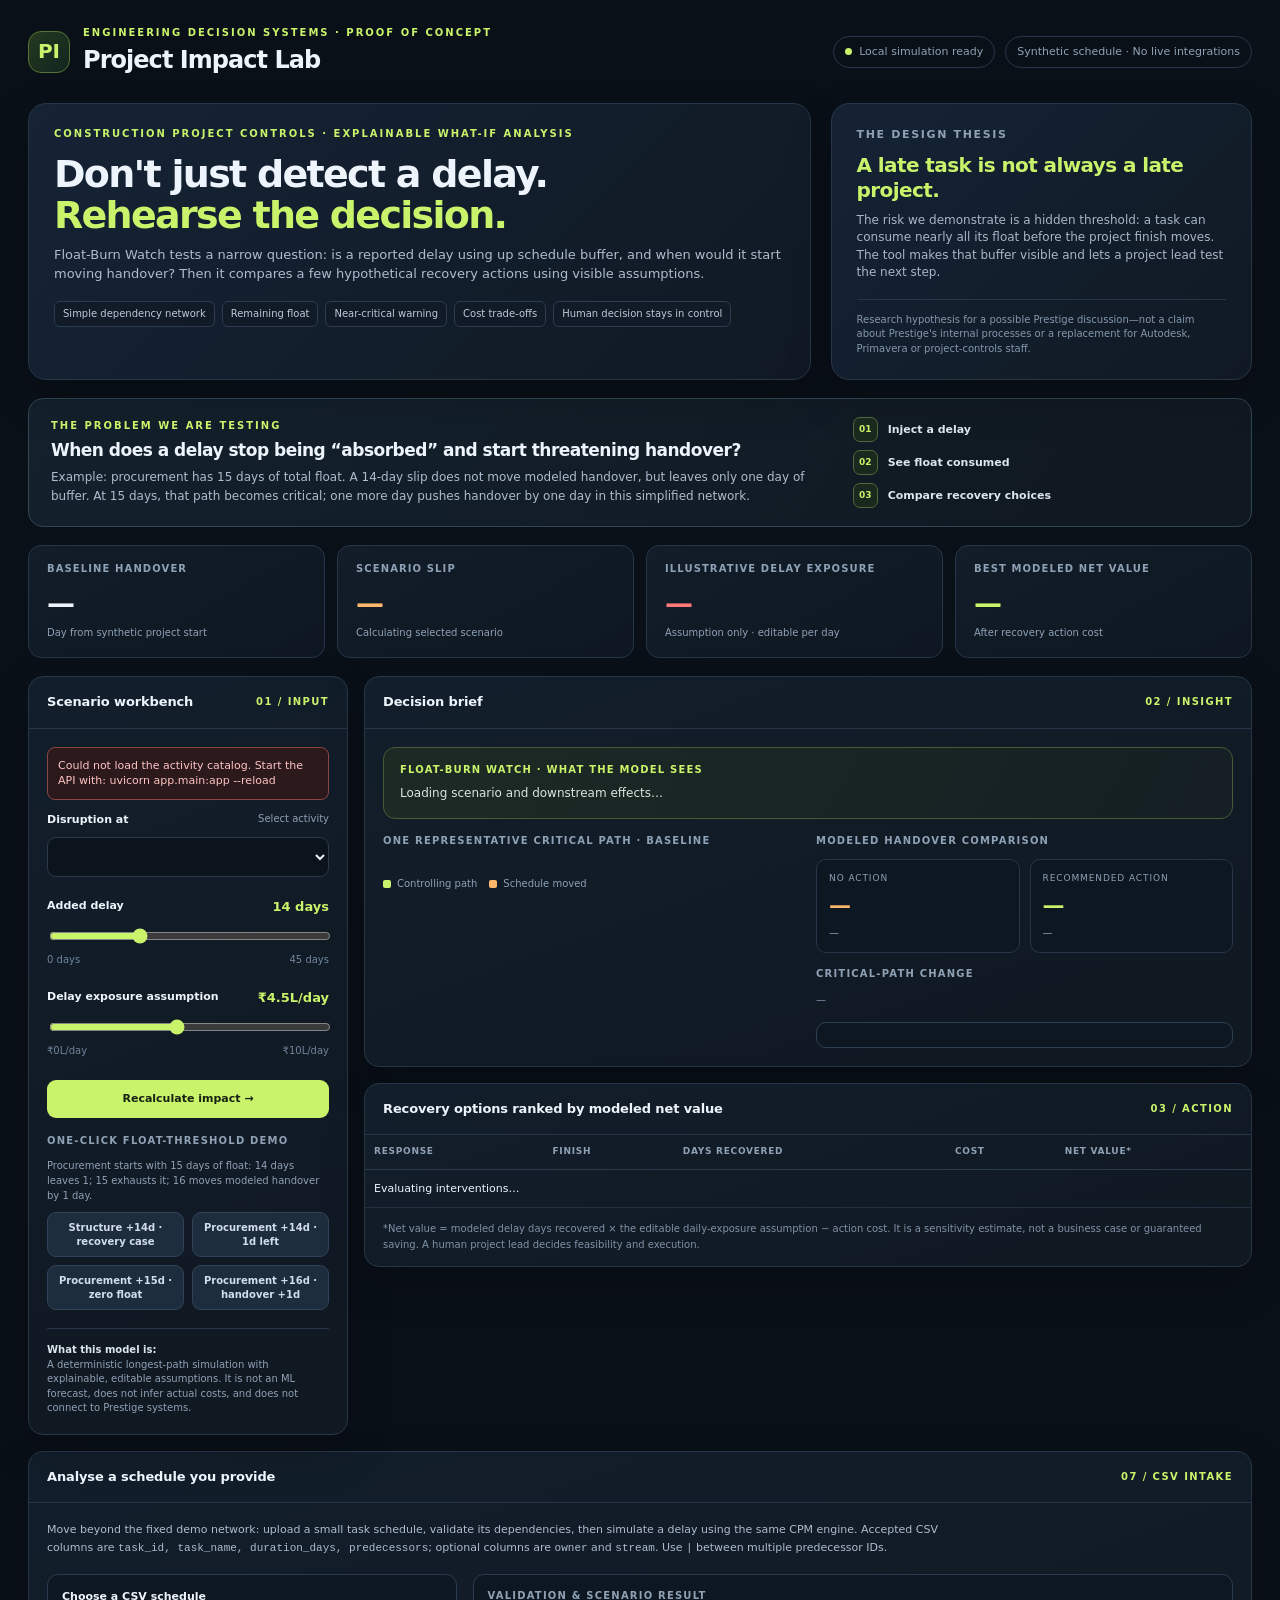
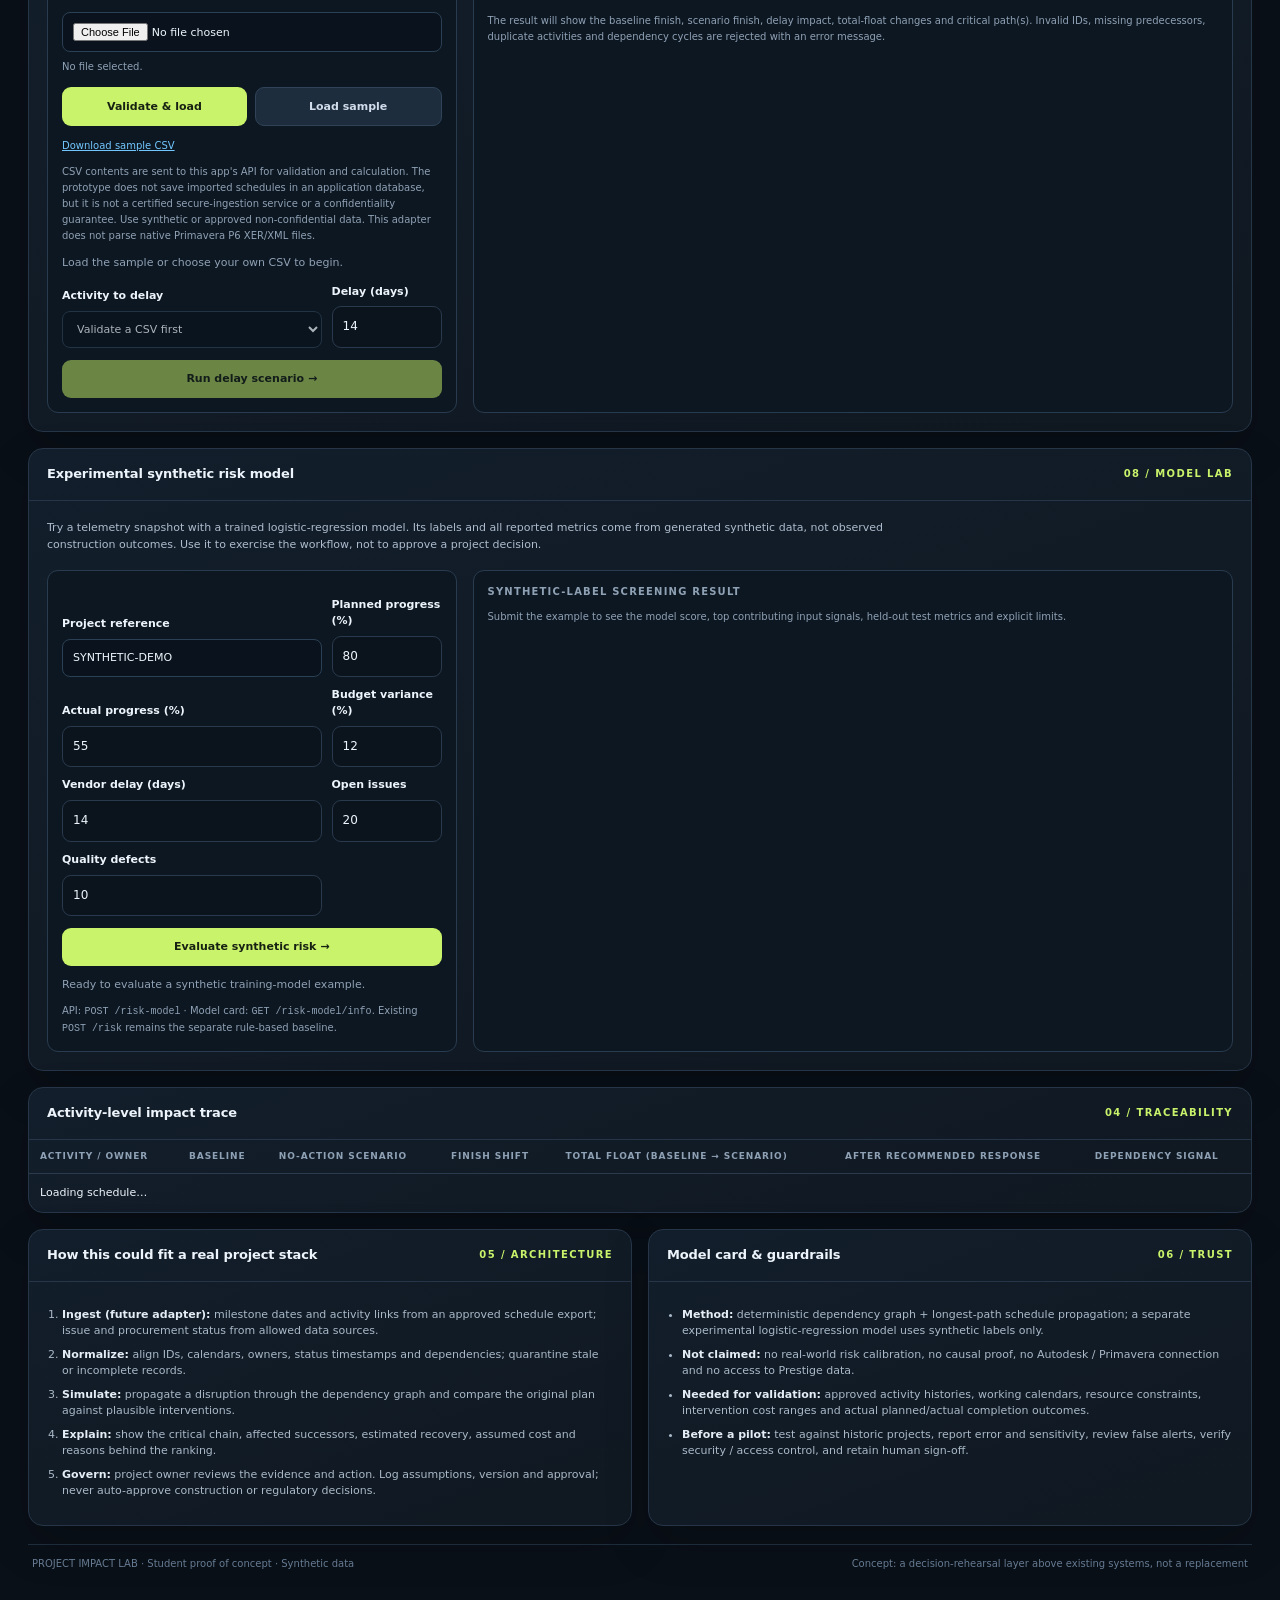
==== commit a4d079b6: "Sanitize user-controlled values in decision brief export" ====
--- a/static/index.html
+++ b/static/index.html
@@ -39,19 +39,6 @@
 
 @media(max-width:1050px){.hero{grid-template-columns:1fr}.problem-brief{grid-template-columns:1fr}.layout{grid-template-columns:1fr}.analysisgrid{grid-template-columns:1fr}.hero-copy h2{font-size:30px}}
 @media(max-width:680px){.wrap{padding:16px 12px 28px}.top{align-items:flex-start;flex-direction:column}.brand h1{font-size:21px}.kpis{grid-template-columns:1fr 1fr}.kpi .value{font-size:24px}.hero-copy,.thesis{padding:17px}.panelbody{padding:13px}.footgrid{grid-template-columns:1fr}.analysisgrid{gap:12px}}
-
-.riskformgrid{display:grid;grid-template-columns:repeat(4,minmax(0,1fr));gap:12px;margin-top:14px}
-.riskfield{min-width:0}.riskfield label{display:block;font-size:10px;color:#b9c8d8;font-weight:800;margin-bottom:6px}
-.riskmodelmetrics{display:grid;grid-template-columns:repeat(4,minmax(0,1fr));gap:8px;margin:14px 0}
-.riskmetric{background:#0d1721;border:1px solid #293b4e;border-radius:9px;padding:11px}
-.riskmetric strong{display:block;font-size:17px;color:var(--lime);margin-bottom:3px}
-.riskmetric span{font-size:9px;color:var(--muted);line-height:1.45}
-.riskresultgrid{display:grid;grid-template-columns:repeat(4,minmax(0,1fr));gap:8px;margin-top:14px}
-.riskdriver{padding:8px 0;border-bottom:1px solid #223142;font-size:11px}
-.riskdriver:last-child{border-bottom:0}
-@media(max-width:1000px){.riskformgrid{grid-template-columns:repeat(2,minmax(0,1fr))}.riskmodelmetrics,.riskresultgrid{grid-template-columns:repeat(2,minmax(0,1fr))}}
-@media(max-width:520px){.riskformgrid,.riskmodelmetrics,.riskresultgrid{grid-template-columns:1fr}}
-
 </style>
 </head>
 <body>
@@ -203,6 +190,49 @@
   </section>
 
   <div style="height:16px"></div>
+  <section class="panel" id="riskModelPanel">
+    <div class="panelhead"><h3>Experimental synthetic risk model</h3><span class="index">08 / MODEL LAB</span></div>
+    <div class="panelbody">
+      <div class="csvintro">Try a telemetry snapshot with a trained logistic-regression model. Its labels and all reported metrics come from generated synthetic data, not observed construction outcomes. Use it to exercise the workflow, not to approve a project decision.</div>
+      <div class="csvgrid">
+        <div class="csvbox">
+          <form id="riskModelForm">
+            <div class="csvcontrols">
+              <div><label for="riskProjectId">Project reference</label><input class="csvinput" id="riskProjectId" name="project_id" maxlength="80" value="SYNTHETIC-DEMO" required></div>
+              <div><label for="riskPlannedProgress">Planned progress (%)</label><input class="csvinput" id="riskPlannedProgress" name="planned_progress" type="number" min="0" max="100" step="0.1" value="80" required></div>
+              <div><label for="riskActualProgress">Actual progress (%)</label><input class="csvinput" id="riskActualProgress" name="actual_progress" type="number" min="0" max="100" step="0.1" value="55" required></div>
+              <div><label for="riskBudgetVariance">Budget variance (%)</label><input class="csvinput" id="riskBudgetVariance" name="budget_variance_pct" type="number" min="-100" max="500" step="0.1" value="12" required></div>
+              <div><label for="riskVendorDelay">Vendor delay (days)</label><input class="csvinput" id="riskVendorDelay" name="vendor_delay_days" type="number" min="0" max="365" step="1" value="14" required></div>
+              <div><label for="riskOpenIssues">Open issues</label><input class="csvinput" id="riskOpenIssues" name="open_issues" type="number" min="0" max="10000" step="1" value="20" required></div>
+              <div><label for="riskQualityDefects">Quality defects</label><input class="csvinput" id="riskQualityDefects" name="quality_defects" type="number" min="0" max="10000" step="1" value="10" required></div>
+            </div>
+            <div class="csvbuttons" style="margin-top:12px"><button id="runRiskModelButton" class="btn btn-primary" type="submit">Evaluate synthetic risk →</button></div>
+          </form>
+          <div id="riskModelStatus" class="csvstatus" role="status" aria-live="polite">Ready to evaluate a synthetic training-model example.</div>
+          <div class="csvsmall" style="margin-top:10px">API: <code>POST /risk-model</code> · Model card: <code>GET /risk-model/info</code>. Existing <code>POST /risk</code> remains the separate rule-based baseline.</div>
+        </div>
+        <div class="csvbox">
+          <div class="sectionlabel">Synthetic-label screening result</div>
+          <div id="riskModelOutputEmpty" class="csvsmall">Submit the example to see the model score, top contributing input signals, held-out test metrics and explicit limits.</div>
+          <div id="riskModelOutput" hidden>
+            <div class="csvsummary">
+              <div class="stat"><div class="statlabel">Synthetic-label score</div><div id="riskModelProbability" class="statvalue">—</div><div class="csvsmall">Not a real-world delay probability</div></div>
+              <div class="stat"><div class="statlabel">Screening band</div><div id="riskModelBand" class="statvalue">—</div><div id="riskModelVersion" class="csvsmall">—</div></div>
+            </div>
+            <div id="riskModelDefinition" class="csvsmall" style="margin-top:8px"></div>
+            <div class="sectionlabel" style="margin-top:14px">Largest positive model terms</div>
+            <ul id="riskModelSignals" class="listclean"></ul>
+            <div class="sectionlabel" style="margin-top:14px">Synthetic validation evidence</div>
+            <div id="riskModelMetrics" class="csvsmall"></div>
+            <div class="sectionlabel" style="margin-top:14px">Warnings</div>
+            <ul id="riskModelWarnings" class="listclean"></ul>
+          </div>
+        </div>
+      </div>
+    </div>
+  </section>
+
+  <div style="height:16px"></div>
   <section class="panel">
     <div class="panelhead"><h3>Activity-level impact trace</h3><span class="index">04 / TRACEABILITY</span></div>
     <div class="schedule-wrap">
@@ -211,47 +241,9 @@
   </section>
 
   <div style="height:16px"></div>
-  <section class="panel" id="riskModelPanel">
-    <div class="panelhead"><h3>Future delay-risk model</h3><span class="index">07 / EXPERIMENTAL ML</span></div>
-    <div class="panelbody">
-      <p class="csvintro">A compact Logistic Regression model trained on 50,000 generated project snapshots. It estimates the generated target of a material handover delay (&gt;7 days) within the next 60 days. Results and metrics are synthetic-only until validated on authorized real project outcomes.</p>
-      <div class="riskmodelmetrics" id="riskModelMetrics"><div class="riskmetric"><strong>Loading…</strong><span>Model metadata and holdout metrics</span></div></div>
-      <div class="assumption"><strong style="color:#dce6ef">Important:</strong> This has not been trained or validated on Prestige data. The displayed percentage is not a calibrated real-world probability. Inputs are sent to this API; this prototype does not save a snapshot as a database row, but that is not a confidentiality or host/provider non-retention guarantee. Use synthetic or approved non-confidential data only.</div>
-      <form id="riskModelForm" autocomplete="off">
-        <div class="riskformgrid">
-          <div class="riskfield"><label for="riskProjectId">Project reference</label><input class="csvinput" id="riskProjectId" type="text" maxlength="80" value="SYNTHETIC-DEMO-01" required></div>
-          <div class="riskfield"><label for="riskPhase">Current phase</label><select class="csvinput" id="riskPhase" required><option value="design">Design</option><option value="structure" selected>Structure</option><option value="envelope">Envelope / facade</option><option value="finishes">Finishes</option><option value="commissioning">Commissioning</option></select></div>
-          <div class="riskfield"><label for="riskPlanned">Planned progress (%)</label><input class="csvinput" id="riskPlanned" type="number" min="0" max="100" step="0.1" value="65" required></div>
-          <div class="riskfield"><label for="riskActual">Actual progress (%)</label><input class="csvinput" id="riskActual" type="number" min="0" max="100" step="0.1" value="54" required></div>
-          <div class="riskfield"><label for="riskBudget">Budget variance (%)</label><input class="csvinput" id="riskBudget" type="number" min="-100" max="500" step="0.1" value="8" required></div>
-          <div class="riskfield"><label for="riskVendor">Vendor delay (days)</label><input class="csvinput" id="riskVendor" type="number" min="0" max="365" value="14" required></div>
-          <div class="riskfield"><label for="riskIssues">Open issues</label><input class="csvinput" id="riskIssues" type="number" min="0" max="10000" value="12" required></div>
-          <div class="riskfield"><label for="riskDefects">Quality defects</label><input class="csvinput" id="riskDefects" type="number" min="0" max="10000" value="4" required></div>
-          <div class="riskfield"><label for="riskFloat">Remaining total float (days)</label><input class="csvinput" id="riskFloat" type="number" min="-365" max="365" value="7" required></div>
-          <div class="riskfield"><label for="riskFloatUsed">Baseline float consumed (%)</label><input class="csvinput" id="riskFloatUsed" type="number" min="0" max="1000" step="0.1" value="78" required></div>
-          <div class="riskfield"><label for="riskProcurement">Procurement delay (days)</label><input class="csvinput" id="riskProcurement" type="number" min="0" max="365" value="12" required></div>
-          <div class="riskfield"><label for="riskLongLead">Long-lead items at risk</label><input class="csvinput" id="riskLongLead" type="number" min="0" max="500" value="3" required></div>
-          <div class="riskfield"><label for="riskApproval">Overdue approvals (days)</label><input class="csvinput" id="riskApproval" type="number" min="0" max="365" value="9" required></div>
-          <div class="riskfield"><label for="riskLabour">Labour shortage (%)</label><input class="csvinput" id="riskLabour" type="number" min="0" max="100" step="0.1" value="25" required></div>
-          <div class="riskfield"><label for="riskWeather">Weather-lost days (last 30d)</label><input class="csvinput" id="riskWeather" type="number" min="0" max="90" value="3" required></div>
-          <div class="riskfield"><label for="riskChanges">Design changes (last 30d)</label><input class="csvinput" id="riskChanges" type="number" min="0" max="365" value="2" required></div>
-          <div class="riskfield"><label for="riskSafety">Overdue safety actions</label><input class="csvinput" id="riskSafety" type="number" min="0" max="1000" value="2" required></div>
-        </div>
-        <div class="csvbuttons"><button id="runRiskModelButton" class="btn btn-primary" type="submit">Estimate synthetic risk →</button></div>
-      </form>
-      <div id="riskModelStatus" class="csvstatus" role="status" aria-live="polite">Illustrative values are prefilled so you can test the model flow. Replace them only with synthetic or approved non-confidential data.</div>
-      <div id="riskModelOutput" hidden>
-        <div id="riskModelSummary" class="riskresultgrid"></div>
-        <div class="csvbox" style="margin-top:12px"><strong style="font-size:11px">Largest positive model associations</strong><div class="csvsmall" style="margin-top:4px">These are additive associations within the fitted model, not causal explanations.</div><div id="riskModelDrivers"></div></div>
-        <div id="riskModelDisclaimer" class="csvsmall" style="margin-top:10px"></div>
-      </div>
-    </div>
-  </section>
-
-  <div style="height:16px"></div>
   <section class="footgrid">
     <div class="panel"><div class="panelhead"><h3>How this could fit a real project stack</h3><span class="index">05 / ARCHITECTURE</span></div><div class="panelbody"><ol class="listclean"><li><strong style="color:#e4edf5">Ingest (future adapter):</strong> milestone dates and activity links from an approved schedule export; issue and procurement status from allowed data sources.</li><li><strong style="color:#e4edf5">Normalize:</strong> align IDs, calendars, owners, status timestamps and dependencies; quarantine stale or incomplete records.</li><li><strong style="color:#e4edf5">Simulate:</strong> propagate a disruption through the dependency graph and compare the original plan against plausible interventions.</li><li><strong style="color:#e4edf5">Explain:</strong> show the critical chain, affected successors, estimated recovery, assumed cost and reasons behind the ranking.</li><li><strong style="color:#e4edf5">Govern:</strong> project owner reviews the evidence and action. Log assumptions, version and approval; never auto-approve construction or regulatory decisions.</li></ol></div></div>
-    <div class="panel"><div class="panelhead"><h3>Model card & guardrails</h3><span class="index">06 / TRUST</span></div><div class="panelbody"><ul class="listclean"><li><strong style="color:#e4edf5">Method:</strong> deterministic dependency graph + longest-path schedule propagation; scenario search across a small set of illustrative recovery actions.</li><li><strong style="color:#e4edf5">Not claimed:</strong> no real-world calibrated delay probability. The trained model learns synthetic labels only; no causal proof, no Autodesk / Primavera connection and no access to Prestige data.</li><li><strong style="color:#e4edf5">Needed for validation:</strong> approved activity histories, working calendars, resource constraints, intervention cost ranges and actual planned/actual completion outcomes.</li><li><strong style="color:#e4edf5">Before a pilot:</strong> test against historic projects, report error and sensitivity, review false alerts, verify security / access control, and retain human sign-off.</li></ul></div></div>
+    <div class="panel"><div class="panelhead"><h3>Model card & guardrails</h3><span class="index">06 / TRUST</span></div><div class="panelbody"><ul class="listclean"><li><strong style="color:#e4edf5">Method:</strong> deterministic dependency graph + longest-path schedule propagation; a separate experimental logistic-regression model uses synthetic labels only.</li><li><strong style="color:#e4edf5">Not claimed:</strong> no real-world risk calibration, no causal proof, no Autodesk / Primavera connection and no access to Prestige data.</li><li><strong style="color:#e4edf5">Needed for validation:</strong> approved activity histories, working calendars, resource constraints, intervention cost ranges and actual planned/actual completion outcomes.</li><li><strong style="color:#e4edf5">Before a pilot:</strong> test against historic projects, report error and sensitivity, review false alerts, verify security / access control, and retain human sign-off.</li></ul></div></div>
   </section>
   <footer class="footer"><span>PROJECT IMPACT LAB · Student proof of concept · Synthetic data</span><span>Concept: a decision-rehearsal layer above existing systems, not a replacement</span></footer>
 </div>
@@ -450,13 +442,15 @@
   });
   document.getElementById('csvTaskRows').innerHTML=rows;
 }
+function inlineReportText(value){
+  // User-controlled schedule labels can contain newlines/control characters.
+  // Collapse them to one safe inline value so they cannot forge report sections.
+  return String(value == null ? '' : value)
+    .replace(/[\u0000-\u001f\u007f-\u009f\u2028\u2029]+/g,' ')
+    .replace(/\s+/g,' ')
+    .trim();
+}
 function buildCsvDecisionBrief(result){
-  function briefText(value){
-    return String(value == null ? '' : value)
-      .replace(/[\u0000-\u001F\u007F-\u009F\u2028\u2029]/g,' ')
-      .replace(/\s+/g,' ')
-      .trim();
-  }
   var activities=result.activities || [];
   var disrupted=result.disrupted_task_id
     ? activities.find(function(task){return task.task_id===result.disrupted_task_id;})
@@ -464,7 +458,7 @@
   function pathLines(label, paths){
     var output=[label+':'];
     (paths || []).forEach(function(path,index){
-      output.push('  CP'+(index+1)+': '+path.map(briefText).join(' -> '));
+      output.push('  CP'+(index+1)+': '+path.map(inlineReportText).join(' -> '));
     });
     if(!paths || !paths.length) output.push('  None returned.');
     return output;
@@ -475,38 +469,38 @@
         task.baseline_total_float_days>0 && task.scenario_total_float_days<=3
           ? 'Near-critical'
           : 'Buffer available'));
-    return briefText(task.task_id)+' — '+briefText(task.task_name)+
-      ' | finish: Day '+task.baseline_early_finish_day+' -> Day '+task.scenario_early_finish_day+
-      ' | total float: '+task.baseline_total_float_days+'d -> '+task.scenario_total_float_days+'d'+
+    return inlineReportText(task.task_id)+' — '+inlineReportText(task.task_name)+
+      ' | finish: Day '+inlineReportText(task.baseline_early_finish_day)+' -> Day '+inlineReportText(task.scenario_early_finish_day)+
+      ' | total float: '+inlineReportText(task.baseline_total_float_days)+'d -> '+inlineReportText(task.scenario_total_float_days)+'d'+
       ' | '+signal;
   });
   var disruptionLines=disrupted
-    ? ['Activity: '+briefText(disrupted.task_id)+' — '+briefText(disrupted.task_name),
-       'Added delay: '+result.delay_days+' day(s)',
-       'Total float: '+result.disrupted_task_baseline_total_float_days+'d -> '+result.disrupted_task_scenario_total_float_days+'d',
-       'Float consumed: '+result.disrupted_task_float_consumed_days+' day(s)']
+    ? ['Activity: '+inlineReportText(disrupted.task_id)+' — '+inlineReportText(disrupted.task_name),
+       'Added delay: '+inlineReportText(result.delay_days)+' day(s)',
+       'Total float: '+inlineReportText(result.disrupted_task_baseline_total_float_days)+'d -> '+inlineReportText(result.disrupted_task_scenario_total_float_days)+'d',
+       'Float consumed: '+inlineReportText(result.disrupted_task_float_consumed_days)+' day(s)']
     : ['Activity delay: none (baseline validation only).'];
   return [
     'PROJECT IMPACT LAB — DECISION BRIEF',
-    'Generated: '+new Date().toLocaleString(),
+    'Generated: '+inlineReportText(new Date().toLocaleString()),
     '',
     'PURPOSE',
     'A deterministic critical-path what-if analysis of a user-supplied CSV schedule.',
     'This is a scenario, not a prediction, approved recovery plan, or guarantee.',
     '',
     'INPUT',
-    'Activities analysed: '+result.activity_count,
+    'Activities analysed: '+inlineReportText(result.activity_count),
     'Disruption:',
     ...disruptionLines,
     '',
     'PROJECT-FINISH EFFECT',
-    'Baseline finish: Day '+result.baseline_finish_day,
-    'Scenario finish: Day '+result.scenario_finish_day,
-    'Handover slip: '+result.handover_slip_days+' day(s)',
-    'Critical paths: '+result.baseline_critical_path_count+' baseline; '+result.scenario_critical_path_count+' in scenario',
+    'Baseline finish: Day '+inlineReportText(result.baseline_finish_day),
+    'Scenario finish: Day '+inlineReportText(result.scenario_finish_day),
+    'Handover slip: '+inlineReportText(result.handover_slip_days)+' day(s)',
+    'Critical paths: '+inlineReportText(result.baseline_critical_path_count)+' baseline; '+inlineReportText(result.scenario_critical_path_count)+' in scenario',
     '',
     'KEY INTERPRETATION',
-    briefText(result.key_insight),
+    inlineReportText(result.key_insight),
     '',
     ...pathLines('BASELINE CRITICAL PATHS',result.baseline_critical_paths),
     ...pathLines('SCENARIO CRITICAL PATHS',result.scenario_critical_paths),
@@ -516,8 +510,8 @@
     ...trace,
     '',
     'VALIDATION SCOPE',
-    briefText(result.validation_scope || 'Task dependencies and durations were validated by the schedule analyzer.'),
-    briefText(result.format_note || ''),
+    inlineReportText(result.validation_scope || 'Task dependencies and durations were validated by the schedule analyzer.'),
+    inlineReportText(result.format_note || ''),
     '',
     'IMPORTANT LIMITS',
     'This model uses finish-to-start links and durations. It does not evaluate working calendars, lags, resources, contracts, regulatory approvals, or site conditions.',
@@ -542,9 +536,77 @@
   link.click();
   link.remove();
   setTimeout(function(){URL.revokeObjectURL(url);},1000);
-  setCsvStatus('Decision brief downloaded. Check assumptions and sharing permissions before forwarding. No schedule is saved by this application.','success');
+  setCsvStatus('Decision brief downloaded. Check assumptions and sharing permissions before forwarding. Schedules are not persisted as application database records.','success');
 }
 document.getElementById('downloadCsvBriefButton').addEventListener('click',downloadCsvDecisionBrief);
+
+var riskModelForm = document.getElementById('riskModelForm');
+var runRiskModelButton = document.getElementById('runRiskModelButton');
+
+function renderRiskModelResult(result){
+  document.getElementById('riskModelOutputEmpty').hidden=true;
+  document.getElementById('riskModelOutput').hidden=false;
+  document.getElementById('riskModelProbability').textContent=Number(result.synthetic_label_probability_pct).toFixed(1)+'%';
+  document.getElementById('riskModelBand').textContent=result.risk_band;
+  document.getElementById('riskModelBand').className='statvalue '+(result.risk_band==='HIGH'?'warn':(result.risk_band==='WATCH'?'neutral':'accent'));
+  document.getElementById('riskModelVersion').textContent=result.model_version+' · '+result.model_status;
+  document.getElementById('riskModelDefinition').textContent='Model target: '+result.event_definition;
+  var signals=document.getElementById('riskModelSignals');
+  signals.textContent='';
+  (result.top_signals||[]).forEach(function(signal){
+    var item=document.createElement('li');
+    item.textContent=signal;
+    signals.appendChild(item);
+  });
+  var metrics=document.getElementById('riskModelMetrics');
+  metrics.textContent='Training rows: '+result.training_sample_count.toLocaleString()+
+    ' · validation rows: '+result.validation_sample_count.toLocaleString()+
+    ' · independent synthetic test rows: '+result.heldout_test_sample_count.toLocaleString()+
+    '. Test ROC AUC '+Number(result.heldout_test_roc_auc).toFixed(3)+
+    '; Brier score '+Number(result.heldout_test_brier_score).toFixed(3)+
+    '; log loss '+Number(result.heldout_test_log_loss).toFixed(3)+
+    '. Shifted synthetic check: event rate '+Number(result.shift_stress_positive_rate_pct).toFixed(1)+
+    '%; log loss '+Number(result.shift_stress_log_loss).toFixed(3)+'.';
+  var warnings=document.getElementById('riskModelWarnings');
+  warnings.textContent='';
+  (result.warnings||[]).slice(0,4).forEach(function(warning){
+    var item=document.createElement('li');
+    item.textContent=warning;
+    warnings.appendChild(item);
+  });
+}
+riskModelForm.addEventListener('submit',async function(event){
+  event.preventDefault();
+  if(!riskModelForm.reportValidity()) return;
+  var payload={
+    project_id:document.getElementById('riskProjectId').value.trim(),
+    planned_progress:Number(document.getElementById('riskPlannedProgress').value),
+    actual_progress:Number(document.getElementById('riskActualProgress').value),
+    budget_variance_pct:Number(document.getElementById('riskBudgetVariance').value),
+    vendor_delay_days:Number(document.getElementById('riskVendorDelay').value),
+    open_issues:Number(document.getElementById('riskOpenIssues').value),
+    quality_defects:Number(document.getElementById('riskQualityDefects').value)
+  };
+  runRiskModelButton.disabled=true;
+  runRiskModelButton.textContent='Evaluating synthetic model…';
+  var status=document.getElementById('riskModelStatus');
+  status.textContent='Validating telemetry and evaluating the versioned model…';
+  status.className='csvstatus';
+  try{
+    var response=await fetch('/risk-model',{method:'POST',headers:{'Content-Type':'application/json'},body:JSON.stringify(payload)});
+    var body=await response.json();
+    if(!response.ok) throw new Error(typeof body.detail==='string'?body.detail:'Model request failed validation.');
+    renderRiskModelResult(body);
+    status.textContent='Experimental result ready. Review the warnings before interpreting the score.';
+    status.className='csvstatus success';
+  }catch(error){
+    status.textContent=error.message || 'Could not evaluate the experimental model.';
+    status.className='csvstatus error';
+  }finally{
+    runRiskModelButton.disabled=false;
+    runRiskModelButton.textContent='Evaluate synthetic risk →';
+  }
+});
 
 async function submitCsvAnalysis(disruptedId, delayDays){
   if(!customCsvText){setCsvStatus('Choose a CSV file or load the sample first.','error');return;}
@@ -621,114 +683,6 @@
 });
 
 loadCatalog().then(recalculate).catch(function(error){setError(error.message+' Start the API with: uvicorn app.main:app --reload');});
-
-
-
-function renderRiskModelMetrics(info){
-  var metrics=info.test_metrics||{};
-  var source=info.data_source==='synthetic_generator'?'Synthetic generator':'Approved labelled CSV';
-  var cards=[
-    [Number(info.dataset_rows||0).toLocaleString(), 'Training rows · '+source],
-    [metrics.roc_auc==null?'—':Number(metrics.roc_auc).toFixed(3), 'Test ROC-AUC · ranking only'],
-    [metrics.brier_score==null?'—':Number(metrics.brier_score).toFixed(3), 'Test Brier score · lower is better'],
-    [metrics.precision_at_0_5==null?'—':(Number(metrics.precision_at_0_5)*100).toFixed(1)+'%', 'Precision at 0.50 score threshold']
-  ];
-  document.getElementById('riskModelMetrics').innerHTML=cards.map(function(card){
-    return '<div class="riskmetric"><strong>'+safeText(card[0])+'</strong><span>'+safeText(card[1])+'</span></div>';
-  }).join('');
-  document.getElementById('riskModelMetrics').innerHTML += '<div class="csvsmall" style="grid-column:1/-1">Test holdout: '+safeText(String((info.split_rows||{}).test||'—'))+' snapshots. Evaluation scope: '+safeText(info.data_source==='synthetic_generator'?'synthetic holdout only':'project-group holdout from supplied labelled data')+'. ROC-AUC is not probability calibration.</div>';
-}
-async function loadRiskModelMetrics(){
-  try{
-    var response=await fetch('/api/risk/model-info');
-    var body=await response.json();
-    if(!response.ok) throw new Error('Could not load model metadata.');
-    renderRiskModelMetrics(body);
-  }catch(error){
-    document.getElementById('riskModelMetrics').textContent='Model metadata is unavailable: '+error.message;
-  }
-}
-function riskNumber(id){return Number(document.getElementById(id).value);}
-function renderRiskModelOutcome(data){
-  var output=document.getElementById('riskModelOutput');
-  var status=document.getElementById('riskModelStatus');
-  output.hidden=false;
-  if(!data.score_available){
-    document.getElementById('riskModelSummary').innerHTML='';
-    document.getElementById('riskModelDrivers').textContent='No score returned.';
-    var reasons=[];
-    if((data.missing_optional_fields||[]).length) reasons.push('Missing inputs: '+data.missing_optional_fields.join(', ')+'.');
-    if((data.out_of_training_range_fields||[]).length) reasons.push('Outside training support: '+data.out_of_training_range_fields.join(', ')+'.');
-    status.className='csvstatus error';
-    status.textContent='Score withheld by design. '+reasons.join(' ')+' Provide more complete values or train and evaluate the model on approved labelled data representative of these ranges.';
-    document.getElementById('riskModelDisclaimer').textContent=data.interpretation_warning||'No score should be used for project decisions.';
-    return;
-  }
-  status.className='csvstatus success';
-  status.textContent='Model returned a synthetic-only research score. Do not use it as a real-world probability or an approved decision.';
-  var metric=data.test_metrics||{};
-  var cards=[
-    [''+Number(data.synthetic_model_probability_pct).toFixed(1)+'%','Synthetic-model score · not Prestige-calibrated'],
-    [safeText(data.risk_band),'Illustrative model band'],
-    [Number(data.data_completeness_pct).toFixed(1)+'%','Input completeness'],
-    [metric.roc_auc==null?'—':Number(metric.roc_auc).toFixed(3),'Synthetic / pilot test ROC-AUC']
-  ];
-  document.getElementById('riskModelSummary').innerHTML=cards.map(function(card){
-    return '<div class="riskmetric"><strong>'+safeText(card[0])+'</strong><span>'+safeText(card[1])+'</span></div>';
-  }).join('');
-  var contributors=data.top_model_contributors||[];
-  document.getElementById('riskModelDrivers').innerHTML=contributors.length?contributors.map(function(item){
-    return '<div class="riskdriver"><strong>'+safeText(item.label)+'</strong><div class="csvsmall">Model contribution: '+Number(item.contribution_log_odds).toFixed(3)+' log-odds relative to the training mean; not a causal effect.</div></div>';
-  }).join(''):'No positive above-reference model associations were returned.';
-  document.getElementById('riskModelDisclaimer').textContent=data.interpretation_warning||'Experimental score; require human review.';
-}
-document.getElementById('riskModelForm').addEventListener('submit',async function(event){
-  event.preventDefault();
-  var button=document.getElementById('runRiskModelButton');
-  var status=document.getElementById('riskModelStatus');
-  if(!this.reportValidity()) return;
-  button.disabled=true;
-  button.textContent='Scoring synthetic snapshot…';
-  status.className='csvstatus';
-  status.textContent='Calculating the model score and checking input support…';
-  var payload={
-    project_id:document.getElementById('riskProjectId').value.trim(),
-    phase:document.getElementById('riskPhase').value,
-    planned_progress:riskNumber('riskPlanned'),
-    actual_progress:riskNumber('riskActual'),
-    budget_variance_pct:riskNumber('riskBudget'),
-    vendor_delay_days:riskNumber('riskVendor'),
-    open_issues:riskNumber('riskIssues'),
-    quality_defects:riskNumber('riskDefects'),
-    total_float_days:riskNumber('riskFloat'),
-    float_consumed_pct:riskNumber('riskFloatUsed'),
-    procurement_delay_days:riskNumber('riskProcurement'),
-    long_lead_items_at_risk:riskNumber('riskLongLead'),
-    approval_overdue_days:riskNumber('riskApproval'),
-    labour_shortage_pct:riskNumber('riskLabour'),
-    weather_lost_days_30d:riskNumber('riskWeather'),
-    design_changes_30d:riskNumber('riskChanges'),
-    safety_actions_overdue:riskNumber('riskSafety')
-  };
-  try{
-    var response=await fetch('/api/risk/predict',{method:'POST',headers:{'Content-Type':'application/json'},body:JSON.stringify(payload)});
-    var body=await response.json();
-    if(!response.ok){
-      var detail=body.detail;
-      throw new Error(Array.isArray(detail)?detail.map(function(x){return x.msg;}).join('; '):(detail||'Risk prediction failed.'));
-    }
-    renderRiskModelOutcome(body);
-  }catch(error){
-    status.className='csvstatus error';
-    status.textContent=error.message||'Risk prediction failed.';
-    document.getElementById('riskModelOutput').hidden=true;
-  }finally{
-    button.disabled=false;
-    button.textContent='Estimate synthetic risk →';
-  }
-});
-loadRiskModelMetrics();
-
 </script>
 </body>
 </html>
